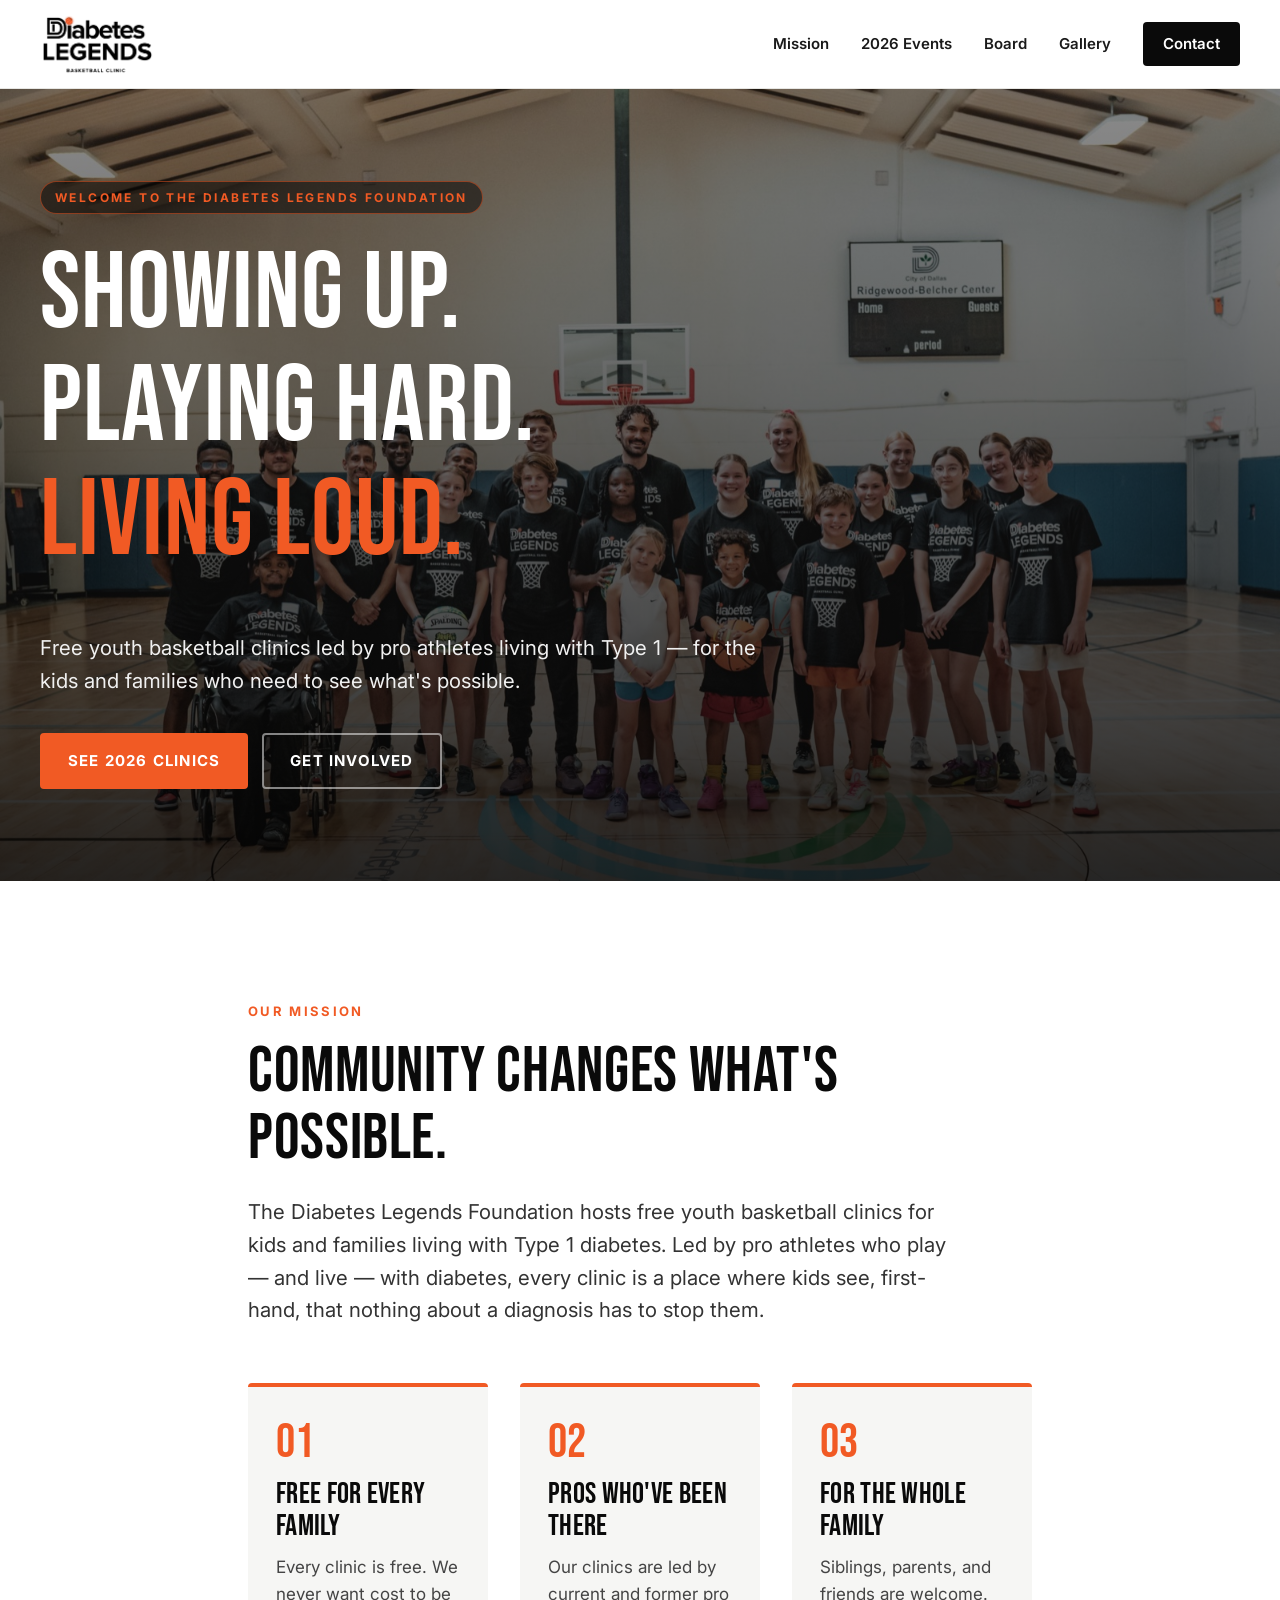
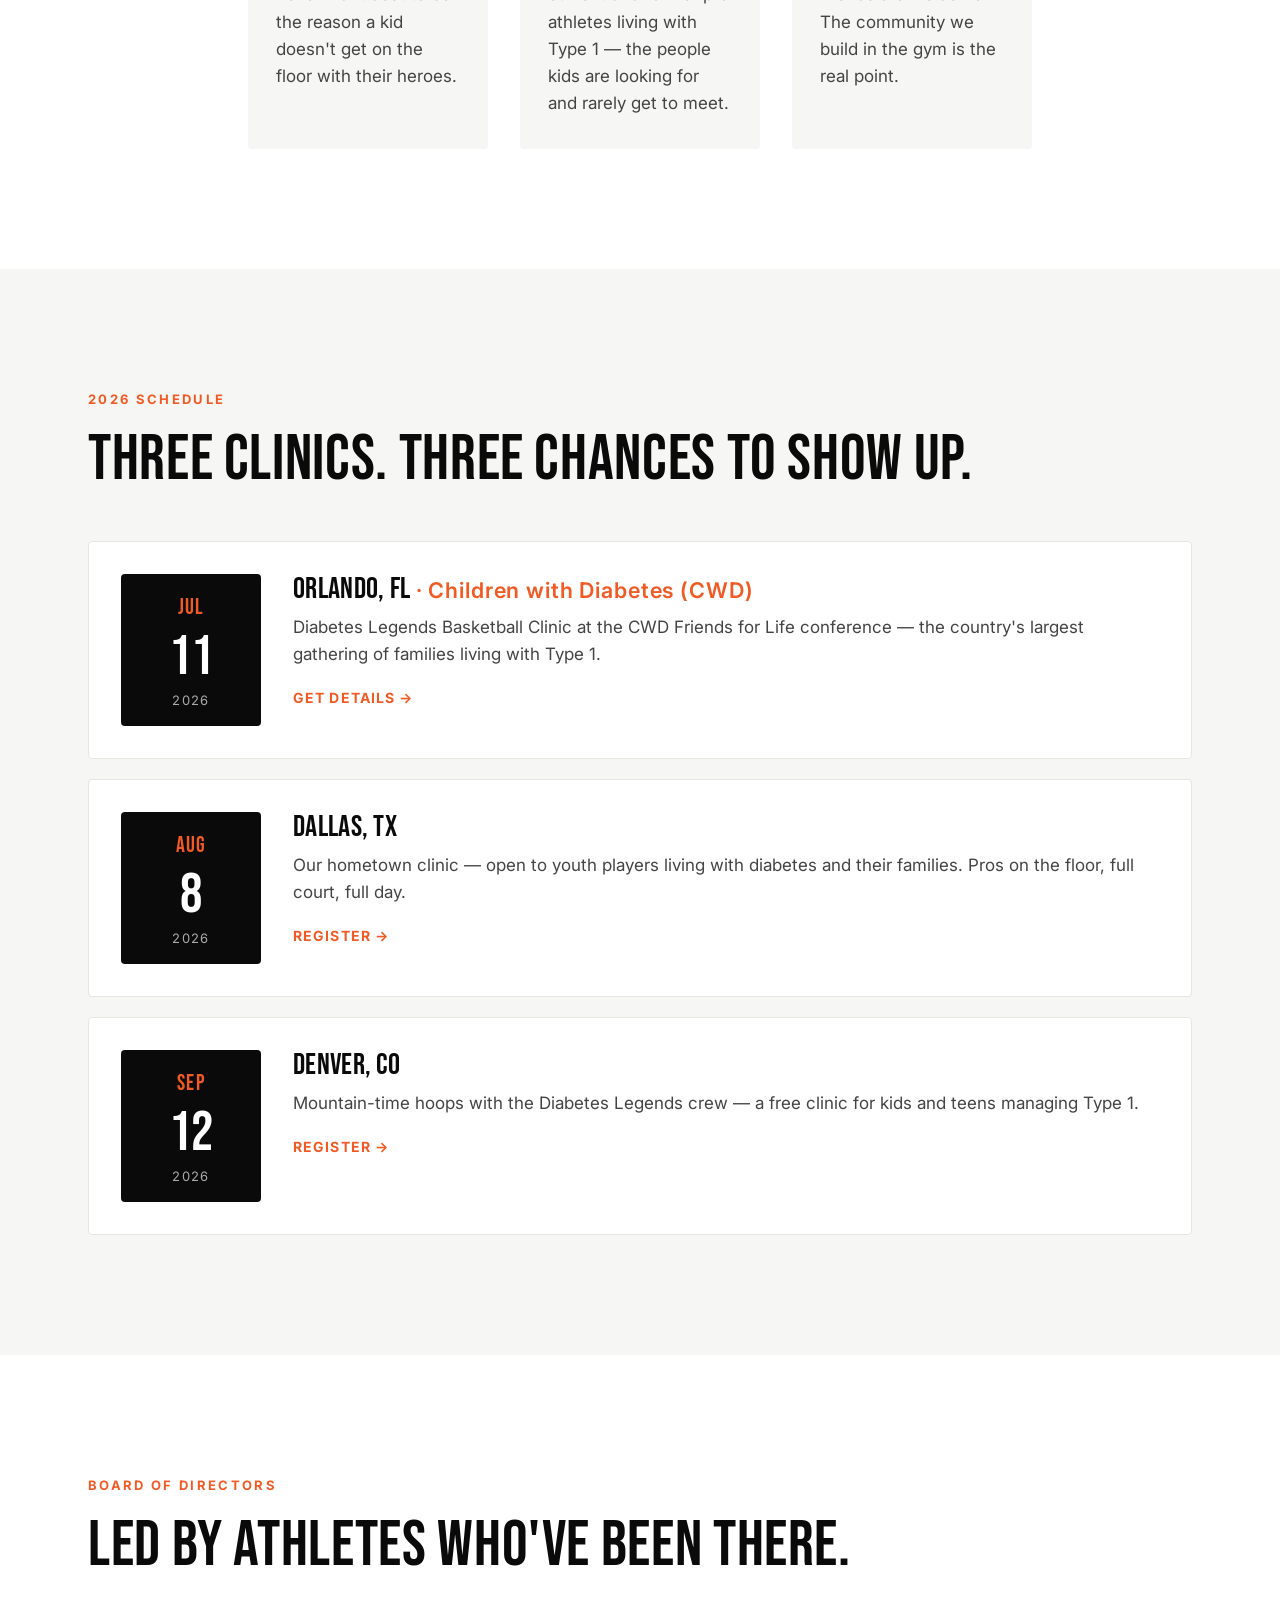
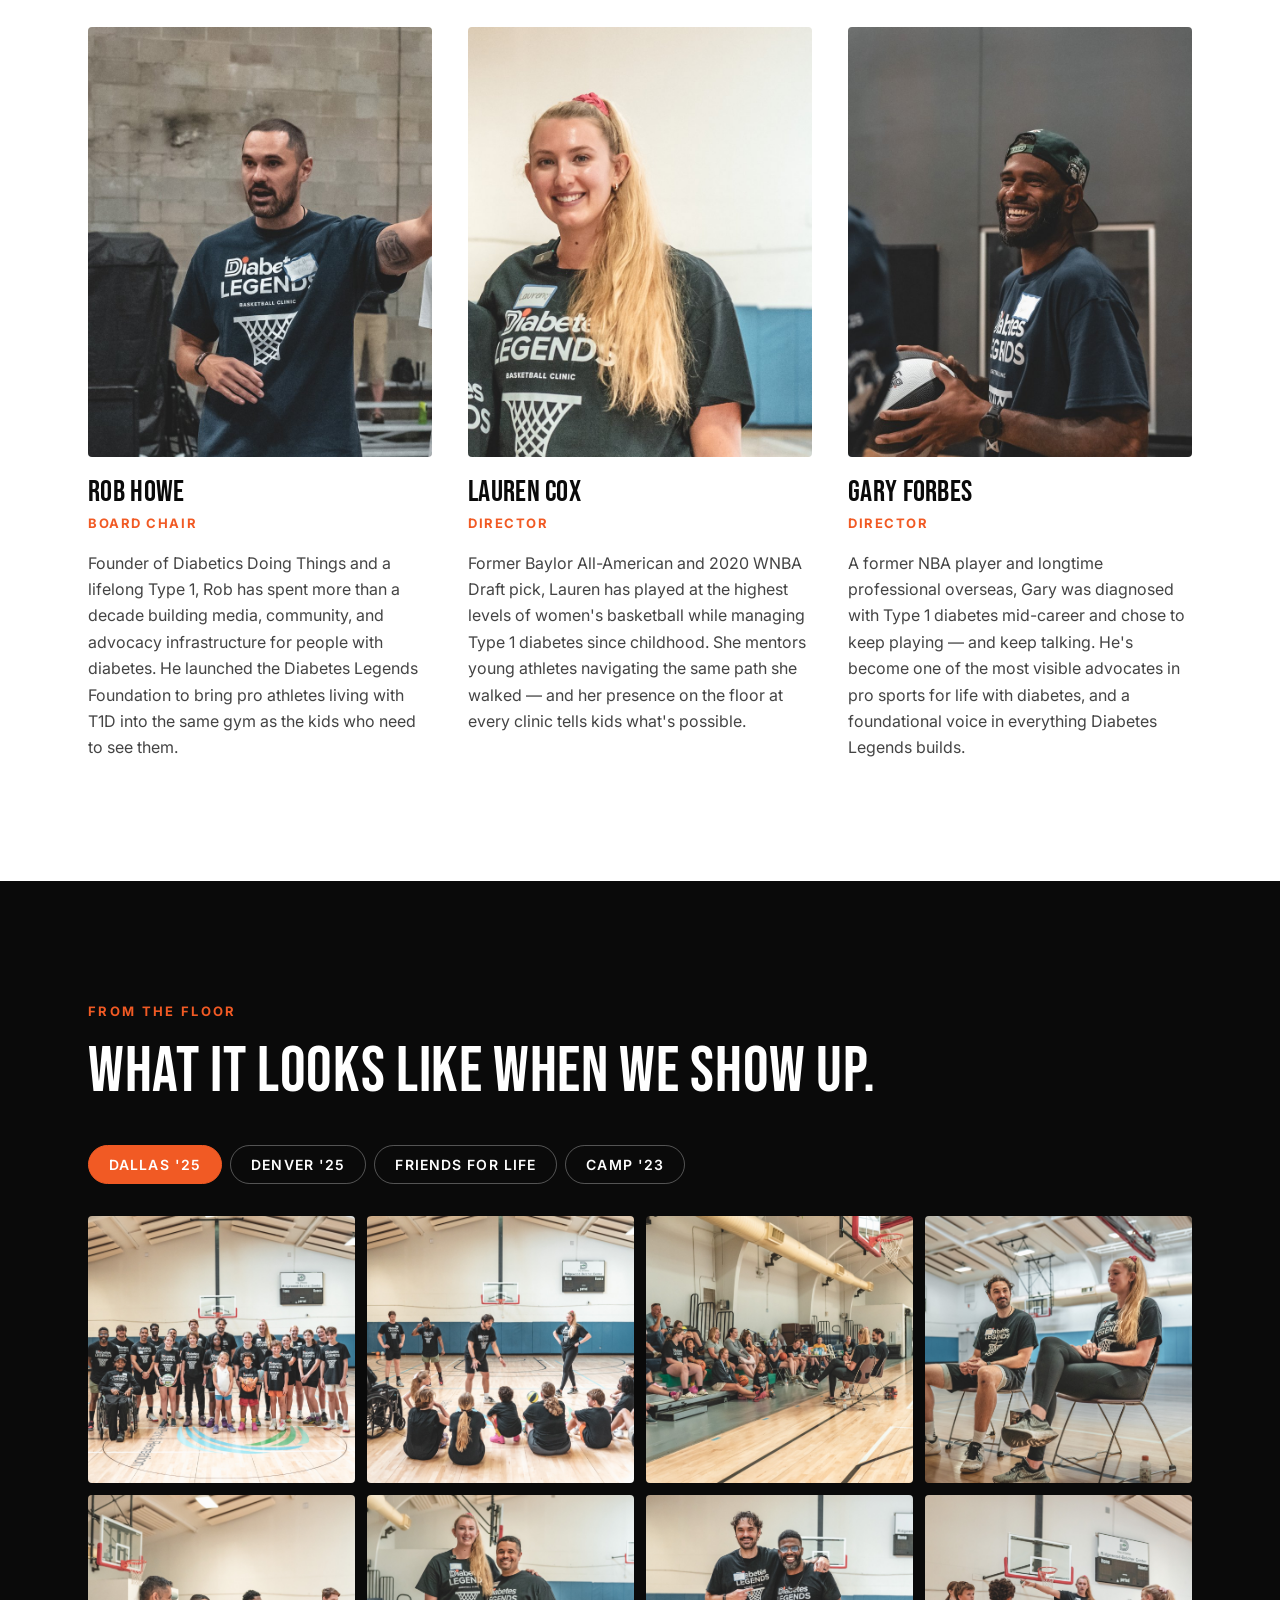
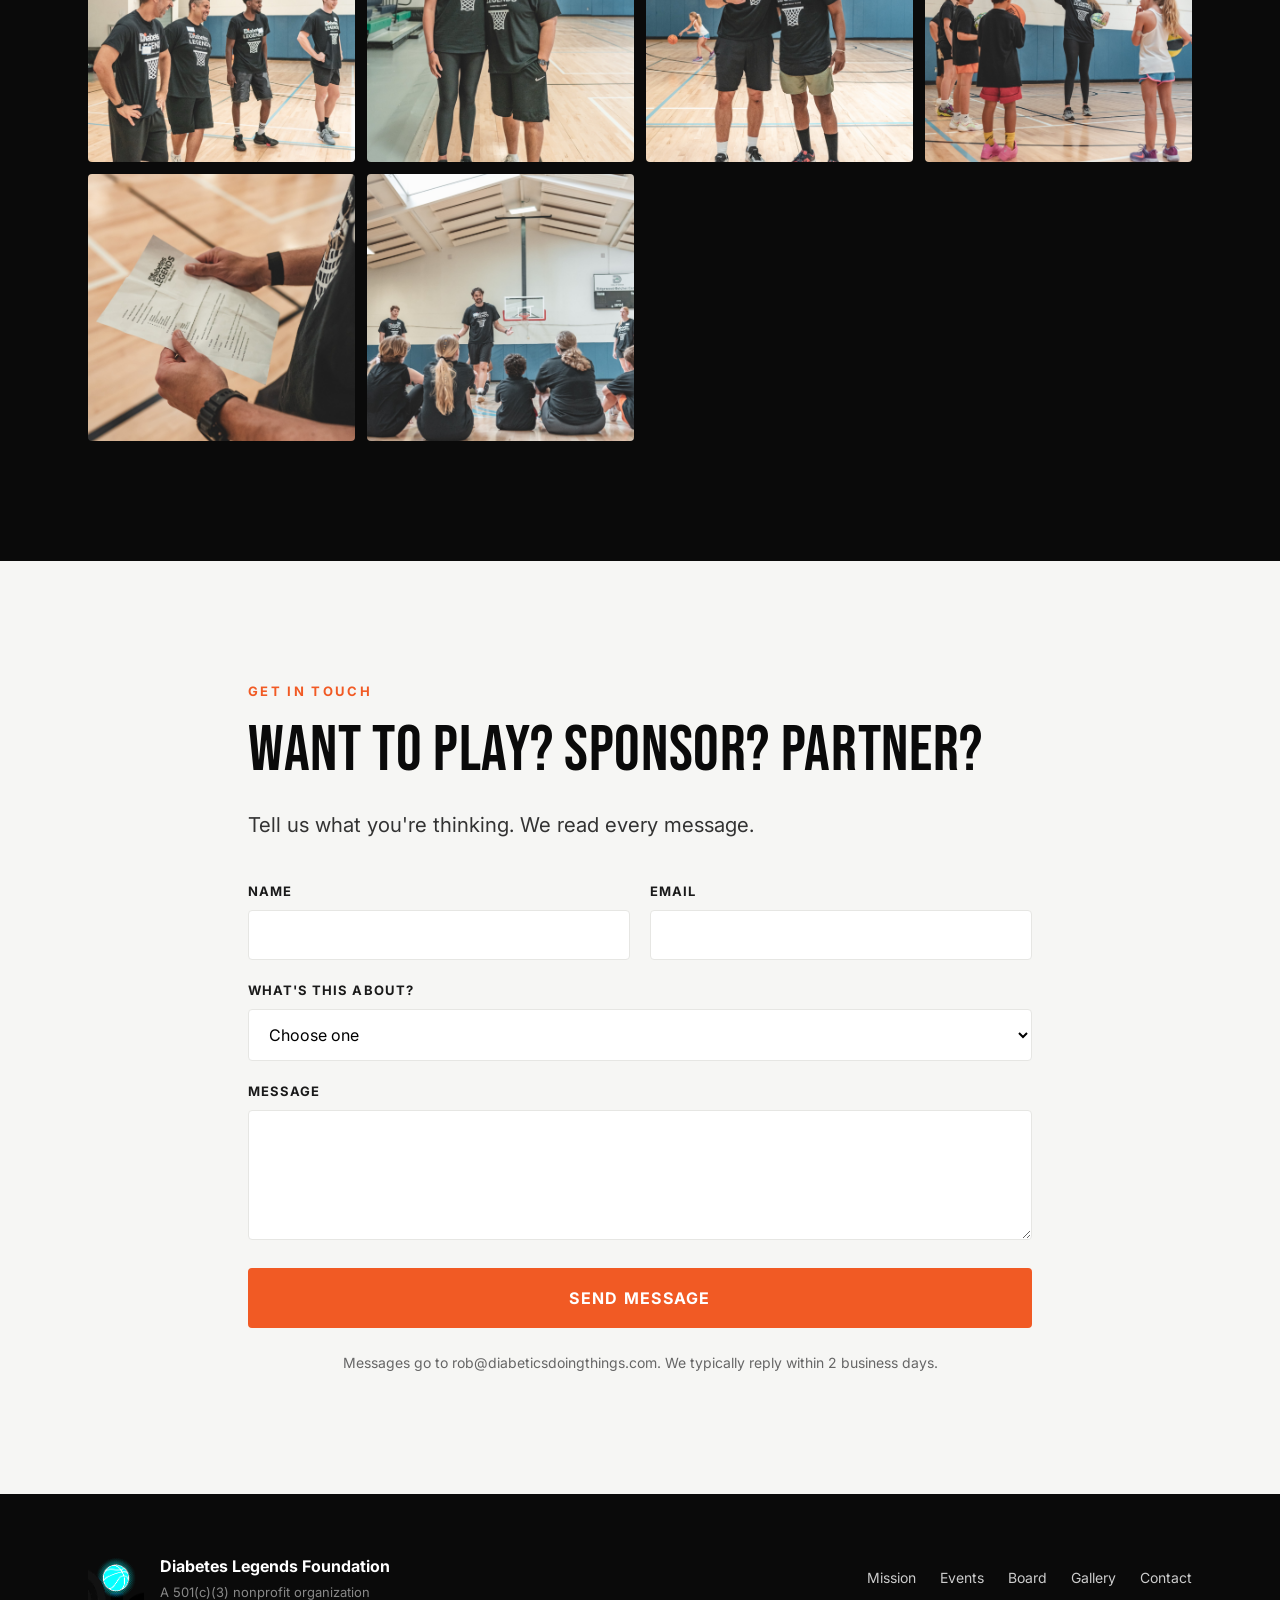
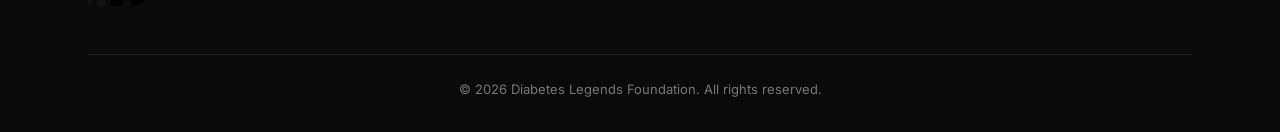
==== index.html @ a828a6f9 "Add Givebutter donation widget to contact section Co-Authored-By: Claude Opus 4.8 <noreply@anthropic" ====
<!DOCTYPE html>
<html lang="en">
<head>
<meta charset="UTF-8" />
<meta name="viewport" content="width=device-width, initial-scale=1.0" />
<title>Diabetes Legends Foundation — Free Youth Basketball Clinics</title>
<meta name="description" content="The Diabetes Legends Foundation hosts free youth basketball clinics for kids and families living with Type 1 diabetes — led by pro athletes who've been there." />
<meta name="theme-color" content="#0a0a0a" />

<meta property="og:title" content="Diabetes Legends Foundation" />
<meta property="og:description" content="Free youth basketball clinics for kids and families living with diabetes." />
<meta property="og:image" content="https://diabeteslegends.org/assets/logo/logo-full.png" />
<meta property="og:url" content="https://diabeteslegends.org" />
<meta property="og:type" content="website" />
<meta name="twitter:card" content="summary_large_image" />

<link rel="icon" type="image/png" href="assets/logo/logo-mark.png" />
<link rel="apple-touch-icon" href="assets/logo/logo-mark.png" />

<link rel="preconnect" href="https://fonts.googleapis.com">
<link rel="preconnect" href="https://fonts.gstatic.com" crossorigin>
<link href="https://fonts.googleapis.com/css2?family=Bebas+Neue&family=Inter:wght@400;500;600;700;800&display=swap" rel="stylesheet">

<link rel="stylesheet" href="styles.css" />

<!-- Givebutter donation widgets -->
<script async src="https://widgets.givebutter.com/latest.umd.cjs?acct=4t9QX9iqP1TW67EY&p=other"></script>
</head>
<body>

<header class="site-header" id="top">
  <div class="container header-row">
    <a href="#top" class="logo-link" aria-label="Diabetes Legends Foundation home">
      <img src="assets/logo/logo-full.png" alt="Diabetes Legends Basketball Clinic" class="logo" />
    </a>
    <button class="nav-toggle" aria-label="Toggle navigation" aria-expanded="false">
      <span></span><span></span><span></span>
    </button>
    <nav class="primary-nav" aria-label="Primary">
      <a href="#mission">Mission</a>
      <a href="#events">2026 Events</a>
      <a href="#board">Board</a>
      <a href="#gallery">Gallery</a>
      <a href="#contact" class="nav-cta">Contact</a>
    </nav>
  </div>
</header>

<section class="hero">
  <div class="hero-image" role="img" aria-label="Diabetes Legends team and youth athletes at a basketball clinic"></div>
  <div class="hero-overlay"></div>
  <div class="container hero-content">
    <p class="hero-eyebrow">Welcome to the Diabetes Legends Foundation</p>
    <h1 class="hero-title">Showing Up.<br/>Playing Hard.<br/><span class="accent">Living Loud.</span></h1>
    <p class="hero-sub">Free youth basketball clinics led by pro athletes living with Type 1 — for the kids and families who need to see what's possible.</p>
    <div class="hero-actions">
      <a href="#events" class="btn btn-primary">See 2026 Clinics</a>
      <a href="#contact" class="btn btn-ghost">Get Involved</a>
    </div>
  </div>
</section>

<section id="mission" class="section section-mission">
  <div class="container narrow">
    <p class="eyebrow">Our Mission</p>
    <h2 class="section-title">Community changes what's possible.</h2>
    <p class="lead">
      The Diabetes Legends Foundation hosts free youth basketball clinics for kids and families living with Type 1 diabetes. Led by pro athletes who play — and live — with diabetes, every clinic is a place where kids see, first-hand, that nothing about a diagnosis has to stop them.
    </p>
    <div class="pillar-grid">
      <div class="pillar">
        <div class="pillar-num">01</div>
        <h3>Free for Every Family</h3>
        <p>Every clinic is free. We never want cost to be the reason a kid doesn't get on the floor with their heroes.</p>
      </div>
      <div class="pillar">
        <div class="pillar-num">02</div>
        <h3>Pros Who've Been There</h3>
        <p>Our clinics are led by current and former pro athletes living with Type 1 — the people kids are looking for and rarely get to meet.</p>
      </div>
      <div class="pillar">
        <div class="pillar-num">03</div>
        <h3>For the Whole Family</h3>
        <p>Siblings, parents, and friends are welcome. The community we build in the gym is the real point.</p>
      </div>
    </div>
  </div>
</section>

<section id="events" class="section section-events">
  <div class="container">
    <p class="eyebrow">2026 Schedule</p>
    <h2 class="section-title">Three clinics. Three chances to show up.</h2>

    <div class="event-list">
      <article class="event-card">
        <div class="event-date">
          <div class="event-month">Jul</div>
          <div class="event-day">11</div>
          <div class="event-year">2026</div>
        </div>
        <div class="event-body">
          <h3>Orlando, FL <span class="event-partner">· Children with Diabetes (CWD)</span></h3>
          <p>Diabetes Legends Basketball Clinic at the CWD Friends for Life conference — the country's largest gathering of families living with Type 1.</p>
          <a href="#contact" class="event-link">Get details →</a>
        </div>
      </article>

      <article class="event-card">
        <div class="event-date">
          <div class="event-month">Aug</div>
          <div class="event-day">8</div>
          <div class="event-year">2026</div>
        </div>
        <div class="event-body">
          <h3>Dallas, TX</h3>
          <p>Our hometown clinic — open to youth players living with diabetes and their families. Pros on the floor, full court, full day.</p>
          <a href="https://brushfire.com/diabeteslegendsfoundation/dfw-2026/635375/details" class="event-link" target="_blank" rel="noopener">Register →</a>
        </div>
      </article>

      <article class="event-card">
        <div class="event-date">
          <div class="event-month">Sep</div>
          <div class="event-day">12</div>
          <div class="event-year">2026</div>
        </div>
        <div class="event-body">
          <h3>Denver, CO</h3>
          <p>Mountain-time hoops with the Diabetes Legends crew — a free clinic for kids and teens managing Type 1.</p>
          <a href="https://brushfire.com/diabeteslegendsfoundation/denver-2026/635376" class="event-link" target="_blank" rel="noopener">Register →</a>
        </div>
      </article>

    </div>
  </div>
</section>

<section id="board" class="section section-board">
  <div class="container">
    <p class="eyebrow">Board of Directors</p>
    <h2 class="section-title">Led by athletes who've been there.</h2>

    <div class="board-grid">
      <article class="board-card">
        <div class="board-portrait has-photo" style="--photo: url('assets/board/rob.jpg')"></div>
        <div class="board-info">
          <h3>Rob Howe</h3>
          <p class="board-role">Board Chair</p>
          <p class="board-bio">
            Founder of Diabetics Doing Things and a lifelong Type 1, Rob has spent more than a decade building media, community, and advocacy infrastructure for people with diabetes. He launched the Diabetes Legends Foundation to bring pro athletes living with T1D into the same gym as the kids who need to see them.
          </p>
        </div>
      </article>

      <article class="board-card">
        <div class="board-portrait has-photo" style="--photo: url('assets/board/lauren.jpg')"></div>
        <div class="board-info">
          <h3>Lauren Cox</h3>
          <p class="board-role">Director</p>
          <p class="board-bio">
            Former Baylor All-American and 2020 WNBA Draft pick, Lauren has played at the highest levels of women's basketball while managing Type 1 diabetes since childhood. She mentors young athletes navigating the same path she walked — and her presence on the floor at every clinic tells kids what's possible.
          </p>
        </div>
      </article>

      <article class="board-card">
        <div class="board-portrait has-photo" style="--photo: url('assets/board/gary.jpg')"></div>
        <div class="board-info">
          <h3>Gary Forbes</h3>
          <p class="board-role">Director</p>
          <p class="board-bio">
            A former NBA player and longtime professional overseas, Gary was diagnosed with Type 1 diabetes mid-career and chose to keep playing — and keep talking. He's become one of the most visible advocates in pro sports for life with diabetes, and a foundational voice in everything Diabetes Legends builds.
          </p>
        </div>
      </article>
    </div>
  </div>
</section>

<section id="gallery" class="section section-gallery">
  <div class="container">
    <p class="eyebrow">From the Floor</p>
    <h2 class="section-title">What it looks like when we show up.</h2>

    <div class="gallery-tabs" role="tablist">
      <button class="gallery-tab active" data-tab="dallas" role="tab" aria-selected="true">Dallas '25</button>
      <button class="gallery-tab" data-tab="denver" role="tab" aria-selected="false">Denver '25</button>
      <button class="gallery-tab" data-tab="ffl" role="tab" aria-selected="false">Friends for Life</button>
      <button class="gallery-tab" data-tab="camp23" role="tab" aria-selected="false">Camp '23</button>
    </div>

    <div class="gallery-grid" id="gallery-grid">
      <!-- populated by JS -->
    </div>
  </div>
</section>

<section id="contact" class="section section-contact">
  <div class="container narrow">
    <p class="eyebrow">Get in Touch</p>
    <h2 class="section-title">Want to play? Sponsor? Partner?</h2>
    <p class="lead">Tell us what you're thinking. We read every message.</p>

    <div class="donate-widget">
      <givebutter-widget id="gMYq5l"></givebutter-widget>
    </div>

    <form action="https://api.web3forms.com/submit" method="POST" class="contact-form" id="contact-form">
      <!-- Web3Forms: paste your access key below. Get it free at web3forms.com using rob@diabeticsdoingthings.com -->
      <input type="hidden" name="access_key" value="a4f38d9b-bbe8-453f-81b1-1bf4e2c5899f" />
      <input type="hidden" name="subject" value="New message from diabeteslegends.org" />
      <input type="hidden" name="from_name" value="Diabetes Legends Website" />
      <div class="form-row">
        <label>
          <span>Name</span>
          <input type="text" name="name" required autocomplete="name" />
        </label>
        <label>
          <span>Email</span>
          <input type="email" name="email" required autocomplete="email" />
        </label>
      </div>
      <label>
        <span>What's this about?</span>
        <select name="topic" required>
          <option value="">Choose one</option>
          <option>Registering a child for a clinic</option>
          <option>Sponsorship / partnership</option>
          <option>Pickleball tournament</option>
          <option>Press / media inquiry</option>
          <option>Volunteering</option>
          <option>Other</option>
        </select>
      </label>
      <label>
        <span>Message</span>
        <textarea name="message" rows="5" required></textarea>
      </label>
      <input type="checkbox" name="botcheck" style="display:none" tabindex="-1" autocomplete="off" />
      <button type="submit" class="btn btn-primary btn-block">Send Message</button>
      <p class="form-note">Messages go to rob@diabeticsdoingthings.com. We typically reply within 2 business days.</p>
    </form>
  </div>
</section>

<footer class="site-footer">
  <div class="container footer-row">
    <div class="footer-brand">
      <img src="assets/logo/logo-mark.png" alt="" class="footer-mark" />
      <div>
        <p class="footer-name">Diabetes Legends Foundation</p>
        <p class="footer-meta">A 501(c)(3) nonprofit organization</p>
      </div>
    </div>
    <nav class="footer-nav" aria-label="Footer">
      <a href="#mission">Mission</a>
      <a href="#events">Events</a>
      <a href="#board">Board</a>
      <a href="#gallery">Gallery</a>
      <a href="#contact">Contact</a>
    </nav>
    <p class="footer-copy">© <span id="year"></span> Diabetes Legends Foundation. All rights reserved.</p>
  </div>
</footer>

<script src="script.js" defer></script>
</body>
</html>
---- styles.css ----
/* === Reset & Base === */
*, *::before, *::after { box-sizing: border-box; }
html { scroll-behavior: smooth; -webkit-text-size-adjust: 100%; }
body {
  margin: 0;
  font-family: 'Inter', -apple-system, BlinkMacSystemFont, sans-serif;
  font-size: 17px;
  line-height: 1.6;
  color: #0a0a0a;
  background: #fff;
  -webkit-font-smoothing: antialiased;
  -moz-osx-font-smoothing: grayscale;
}
img { max-width: 100%; display: block; }
a { color: inherit; text-decoration: none; }
button { font-family: inherit; cursor: pointer; }

/* === Tokens === */
:root {
  --black: #0a0a0a;
  --ink: #1a1a1a;
  --paper: #ffffff;
  --paper-2: #f6f6f4;
  --line: #e6e6e3;
  --orange: #f15a24;
  --orange-deep: #d94714;
  --max: 1200px;
  --gutter: clamp(20px, 4vw, 48px);
  --radius: 4px;
}

.container { width: 100%; max-width: var(--max); margin: 0 auto; padding: 0 var(--gutter); }
.narrow { max-width: 880px; }

/* === Typography === */
h1, h2, h3 { font-family: 'Bebas Neue', 'Inter', sans-serif; font-weight: 400; letter-spacing: 0.01em; line-height: 1.05; margin: 0 0 .5em; }
h1 { font-size: clamp(48px, 9vw, 108px); }
h2 { font-size: clamp(36px, 6vw, 64px); }
h3 { font-size: clamp(22px, 2.4vw, 30px); }
.eyebrow { text-transform: uppercase; letter-spacing: 0.18em; font-size: 13px; font-weight: 700; color: var(--orange); margin: 0 0 16px; }
.section-title { margin-bottom: 24px; }
.lead { font-size: clamp(18px, 1.6vw, 22px); color: #333; max-width: 720px; }
.accent { color: var(--orange); }

/* === Header === */
.site-header {
  position: sticky; top: 0; z-index: 100;
  background: rgba(255, 255, 255, 0.95);
  backdrop-filter: saturate(180%) blur(10px);
  -webkit-backdrop-filter: saturate(180%) blur(10px);
  border-bottom: 1px solid var(--line);
}
.header-row { display: flex; align-items: center; justify-content: space-between; min-height: 88px; padding: 12px 0; }
.logo-link { display: inline-flex; align-items: center; }
.logo { height: 64px; width: auto; display: block; }
@media (max-width: 720px) {
  .logo { height: 52px; }
  .header-row { min-height: 76px; }
}

.primary-nav { display: flex; gap: 32px; align-items: center; }
.primary-nav a {
  font-weight: 600; font-size: 15px;
  color: var(--ink);
  position: relative;
  padding: 8px 0;
  transition: color .15s ease;
}
.primary-nav a:hover { color: var(--orange); }
.primary-nav a.nav-cta {
  background: var(--black); color: #fff;
  padding: 10px 20px; border-radius: var(--radius);
  transition: background .15s ease;
}
.primary-nav a.nav-cta:hover { background: var(--orange); color: #fff; }

.nav-toggle { display: none; background: none; border: 0; padding: 8px; }
.nav-toggle span { display: block; width: 24px; height: 2px; background: var(--black); margin: 5px 0; transition: all .25s ease; }

/* === Hero === */
.hero {
  position: relative;
  min-height: clamp(560px, 88vh, 800px);
  display: flex; align-items: center;
  overflow: hidden;
  color: #fff;
}
.hero-image {
  position: absolute; inset: 0;
  background-image: url('assets/photos/dallas/dallas-1.jpg');
  background-size: cover; background-position: center 30%;
  z-index: 0;
}
.hero-overlay {
  position: absolute; inset: 0;
  background: linear-gradient(180deg, rgba(0,0,0,.45) 0%, rgba(0,0,0,.7) 70%, rgba(0,0,0,.85) 100%);
  z-index: 1;
}
.hero-content { position: relative; z-index: 2; padding: 80px 0; }
.hero-eyebrow {
  display: inline-block;
  text-transform: uppercase; letter-spacing: 0.2em; font-size: 12px; font-weight: 700;
  color: var(--orange);
  background: rgba(0,0,0,0.5);
  border: 1px solid rgba(241, 90, 36, 0.5);
  padding: 6px 14px; border-radius: 999px;
  margin: 0 0 24px;
}
.hero-title { color: #fff; max-width: 16ch; }
.hero-sub { font-size: clamp(17px, 1.6vw, 21px); max-width: 56ch; color: #f0f0f0; margin: 16px 0 36px; }
.hero-actions { display: flex; flex-wrap: wrap; gap: 14px; }

/* === Buttons === */
.btn {
  display: inline-flex; align-items: center; justify-content: center;
  padding: 14px 26px;
  border-radius: var(--radius);
  font-weight: 700; font-size: 15px;
  text-transform: uppercase; letter-spacing: 0.08em;
  transition: all .15s ease;
  border: 2px solid transparent;
  cursor: pointer;
}
.btn-primary { background: var(--orange); color: #fff; border-color: var(--orange); }
.btn-primary:hover { background: var(--orange-deep); border-color: var(--orange-deep); }
.btn-ghost { background: transparent; color: #fff; border-color: rgba(255,255,255,0.5); }
.btn-ghost:hover { background: #fff; color: var(--black); border-color: #fff; }
.btn-block { width: 100%; padding: 18px; font-size: 16px; }

/* === Sections === */
.section { padding: clamp(72px, 10vw, 120px) 0; }
.section-mission { background: var(--paper); }
.section-events { background: var(--paper-2); }
.section-board { background: var(--paper); }
.section-gallery { background: var(--black); color: #fff; }
.section-gallery .eyebrow { color: var(--orange); }
.section-gallery .section-title { color: #fff; }
.section-contact { background: var(--paper-2); }

/* === Mission Pillars === */
.pillar-grid {
  display: grid;
  grid-template-columns: repeat(3, 1fr);
  gap: 32px;
  margin-top: 56px;
}
.pillar {
  padding: 32px 28px;
  background: var(--paper-2);
  border-radius: var(--radius);
  border-top: 4px solid var(--orange);
}
.pillar-num {
  font-family: 'Bebas Neue', sans-serif;
  font-size: 48px;
  color: var(--orange);
  line-height: 1;
  margin-bottom: 12px;
}
.pillar h3 { margin-bottom: 12px; }
.pillar p { margin: 0; color: #444; }

/* === Events === */
.event-list { display: grid; gap: 20px; margin-top: 48px; }
.event-card {
  display: grid;
  grid-template-columns: 140px 1fr;
  gap: 32px;
  padding: 32px;
  background: #fff;
  border: 1px solid var(--line);
  border-radius: var(--radius);
  transition: transform .15s ease, box-shadow .15s ease, border-color .15s ease;
}
.event-card:hover {
  transform: translateY(-2px);
  box-shadow: 0 12px 32px rgba(0,0,0,0.06);
  border-color: var(--orange);
}
.event-date {
  text-align: center;
  padding: 16px;
  background: var(--black);
  color: #fff;
  border-radius: var(--radius);
  align-self: start;
}
.event-month { font-family: 'Bebas Neue', sans-serif; font-size: 22px; letter-spacing: 0.06em; color: var(--orange); }
.event-day { font-family: 'Bebas Neue', sans-serif; font-size: 56px; line-height: 1; margin: 4px 0; }
.event-year { font-size: 13px; letter-spacing: 0.1em; color: #aaa; }
.event-body h3 { margin-bottom: 8px; }
.event-partner { color: var(--orange); font-size: 0.72em; font-family: 'Inter', sans-serif; font-weight: 600; letter-spacing: 0.04em; }
.event-body p { margin: 0 0 16px; color: #444; }
.event-link {
  font-weight: 700; font-size: 14px;
  text-transform: uppercase; letter-spacing: 0.08em;
  color: var(--orange);
}
.event-link:hover { color: var(--orange-deep); }

/* === Board === */
.board-grid {
  display: grid;
  grid-template-columns: repeat(3, 1fr);
  gap: 36px;
  margin-top: 48px;
}
.board-card { display: flex; flex-direction: column; }
.board-portrait {
  width: 100%;
  aspect-ratio: 4 / 5;
  background:
    radial-gradient(circle at 70% 25%, rgba(241, 90, 36, 0.18) 0%, transparent 55%),
    linear-gradient(135deg, #0a0a0a 0%, #1a1a1a 100%);
  border-radius: var(--radius);
  margin-bottom: 20px;
  display: flex; align-items: center; justify-content: center;
  position: relative;
  overflow: hidden;
}
.board-portrait::before {
  content: ''; position: absolute;
  top: -20%; right: -10%;
  width: 70%; aspect-ratio: 1;
  border: 2px solid rgba(241, 90, 36, 0.25);
  border-radius: 50%;
}
.board-portrait::after {
  content: ''; position: absolute;
  bottom: -25%; left: -15%;
  width: 80%; aspect-ratio: 1;
  border: 1px solid rgba(255,255,255,0.06);
  border-radius: 50%;
}
.board-initial {
  font-family: 'Bebas Neue', sans-serif;
  font-size: clamp(72px, 8vw, 112px);
  color: #fff;
  letter-spacing: 0.04em;
  position: relative;
  z-index: 1;
}
.board-portrait.has-photo {
  background: var(--photo) center 25% / cover no-repeat, #1a1a1a;
}
.board-portrait.has-photo .board-initial { display: none; }
.board-portrait.has-photo::before, .board-portrait.has-photo::after { display: none; }
.board-info h3 { margin-bottom: 4px; }
.board-role {
  text-transform: uppercase; letter-spacing: 0.12em; font-size: 13px; font-weight: 700;
  color: var(--orange);
  margin: 0 0 16px;
}
.board-bio { color: #444; margin: 0; font-size: 16px; line-height: 1.65; }

/* === Gallery === */
.gallery-tabs {
  display: flex; flex-wrap: wrap; gap: 8px;
  margin: 40px 0 32px;
}
.gallery-tab {
  background: transparent;
  color: #fff;
  border: 1px solid rgba(255,255,255,0.3);
  padding: 10px 20px;
  font-weight: 600; font-size: 14px;
  text-transform: uppercase; letter-spacing: 0.08em;
  border-radius: 999px;
  transition: all .15s ease;
}
.gallery-tab:hover { border-color: var(--orange); color: var(--orange); }
.gallery-tab.active { background: var(--orange); border-color: var(--orange); color: #fff; }

.gallery-grid {
  display: grid;
  grid-template-columns: repeat(4, 1fr);
  gap: 12px;
}
.gallery-grid img {
  width: 100%; height: 100%; object-fit: cover;
  aspect-ratio: 1 / 1;
  border-radius: var(--radius);
  transition: transform .3s ease, opacity .2s ease;
  cursor: pointer;
  background: #1a1a1a;
}
.gallery-grid img:hover { transform: scale(1.02); }

/* Lightbox */
.lightbox {
  position: fixed; inset: 0;
  background: rgba(0,0,0,0.95);
  display: none;
  align-items: center; justify-content: center;
  z-index: 1000;
  padding: 24px;
}
.lightbox.open { display: flex; }
.lightbox img { max-width: 100%; max-height: 90vh; object-fit: contain; }
.lightbox-close {
  position: absolute; top: 20px; right: 24px;
  background: none; border: 0; color: #fff;
  font-size: 36px; line-height: 1;
}

/* === Contact === */
.contact-form { margin-top: 40px; display: grid; gap: 20px; }
.form-row { display: grid; grid-template-columns: 1fr 1fr; gap: 20px; }
.contact-form label { display: block; }
.contact-form span {
  display: block;
  font-size: 13px; font-weight: 700; text-transform: uppercase; letter-spacing: 0.08em;
  color: var(--ink);
  margin-bottom: 8px;
}
.contact-form input,
.contact-form textarea,
.contact-form select {
  width: 100%;
  padding: 14px 16px;
  border: 1px solid var(--line);
  border-radius: var(--radius);
  font-family: inherit; font-size: 16px;
  background: #fff;
  transition: border-color .15s ease;
}
.contact-form input:focus,
.contact-form textarea:focus,
.contact-form select:focus {
  outline: none;
  border-color: var(--orange);
}
.contact-form textarea { resize: vertical; }
.form-note { font-size: 14px; color: #666; margin: 4px 0 0; text-align: center; }
.form-note.form-error { color: #c0392b; font-weight: 600; }
.form-success-panel { text-align: center; padding: 32px 8px; }
.form-success-panel h3 { font-size: 24px; margin: 0 0 8px; color: var(--orange); }
.form-success-panel p { color: #555; margin: 0; }
.donate-widget { margin: 24px 0 40px; }

/* === Footer === */
.site-footer {
  background: var(--black);
  color: #ccc;
  padding: 56px 0 32px;
}
.footer-row {
  display: grid;
  grid-template-columns: 1fr auto;
  gap: 32px;
  align-items: center;
}
.footer-brand { display: flex; align-items: center; gap: 16px; }
.footer-mark { height: 56px; width: auto; filter: invert(1) brightness(2); }
.footer-name { font-weight: 700; color: #fff; margin: 0 0 2px; font-size: 16px; }
.footer-meta { font-size: 13px; color: #888; margin: 0; }
.footer-nav { display: flex; flex-wrap: wrap; gap: 24px; }
.footer-nav a { font-size: 14px; color: #ccc; transition: color .15s ease; }
.footer-nav a:hover { color: var(--orange); }
.footer-copy {
  grid-column: 1 / -1;
  border-top: 1px solid #222;
  padding-top: 24px;
  margin: 16px 0 0;
  font-size: 13px;
  color: #777;
  text-align: center;
}

/* === Responsive === */
@media (max-width: 900px) {
  .pillar-grid, .board-grid { grid-template-columns: 1fr; gap: 24px; }
  .gallery-grid { grid-template-columns: repeat(3, 1fr); }
  .event-card { grid-template-columns: 100px 1fr; gap: 20px; padding: 20px; }
  .event-day { font-size: 42px; }
  .form-row { grid-template-columns: 1fr; }
  .footer-row { grid-template-columns: 1fr; text-align: center; }
  .footer-brand { justify-content: center; }
  .footer-nav { justify-content: center; }
}

@media (max-width: 720px) {
  .primary-nav {
    position: absolute;
    top: 100%; left: 0; right: 0;
    background: #fff;
    flex-direction: column;
    gap: 0;
    padding: 16px var(--gutter);
    border-bottom: 1px solid var(--line);
    transform: translateY(-200%);
    transition: transform .25s ease;
  }
  .primary-nav.open { transform: translateY(0); }
  .primary-nav a { padding: 14px 0; width: 100%; border-bottom: 1px solid var(--line); }
  .primary-nav a:last-child { border-bottom: 0; }
  .primary-nav a.nav-cta { text-align: center; margin-top: 8px; }
  .nav-toggle { display: block; }
  .nav-toggle[aria-expanded="true"] span:nth-child(1) { transform: translateY(7px) rotate(45deg); }
  .nav-toggle[aria-expanded="true"] span:nth-child(2) { opacity: 0; }
  .nav-toggle[aria-expanded="true"] span:nth-child(3) { transform: translateY(-7px) rotate(-45deg); }

  .gallery-grid { grid-template-columns: repeat(2, 1fr); }
  .hero { min-height: 600px; }
}

/* Reduced motion */
@media (prefers-reduced-motion: reduce) {
  *, *::before, *::after {
    animation-duration: 0.01ms !important;
    transition-duration: 0.01ms !important;
    scroll-behavior: auto !important;
  }
}
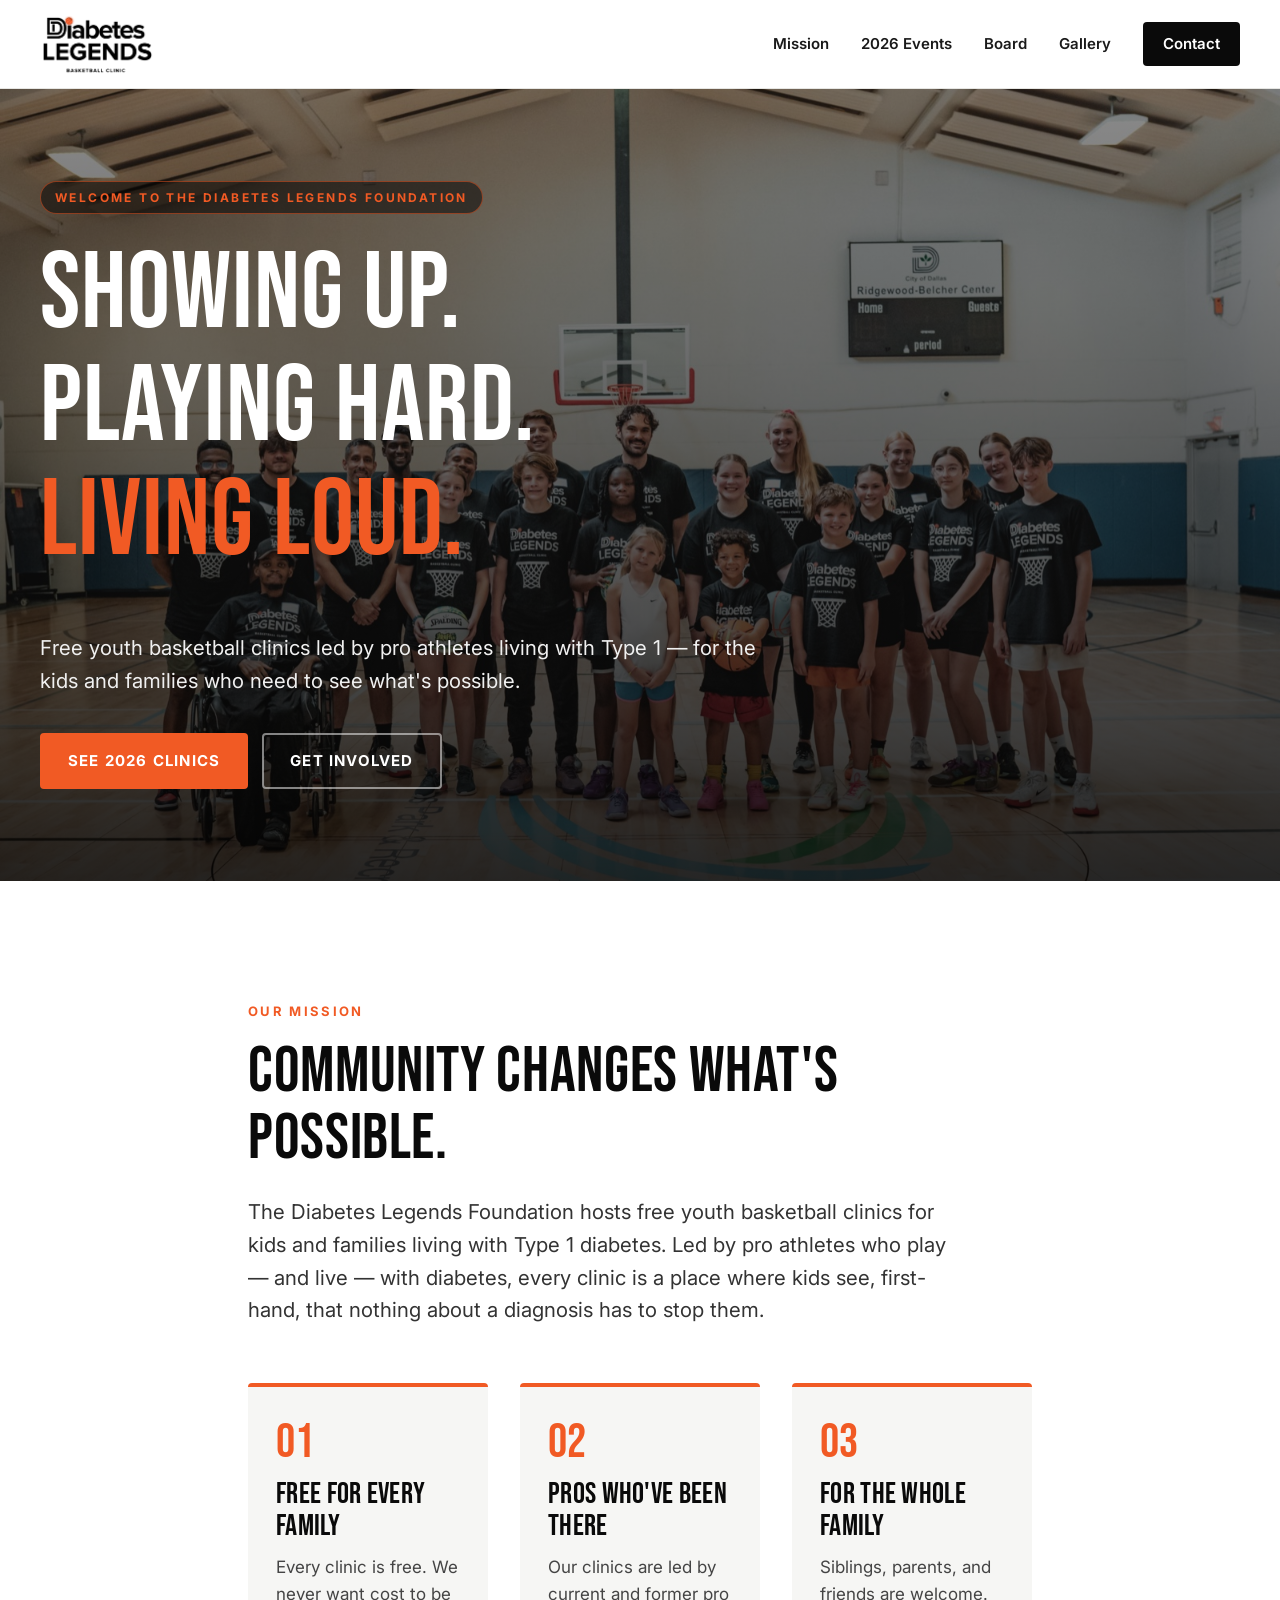
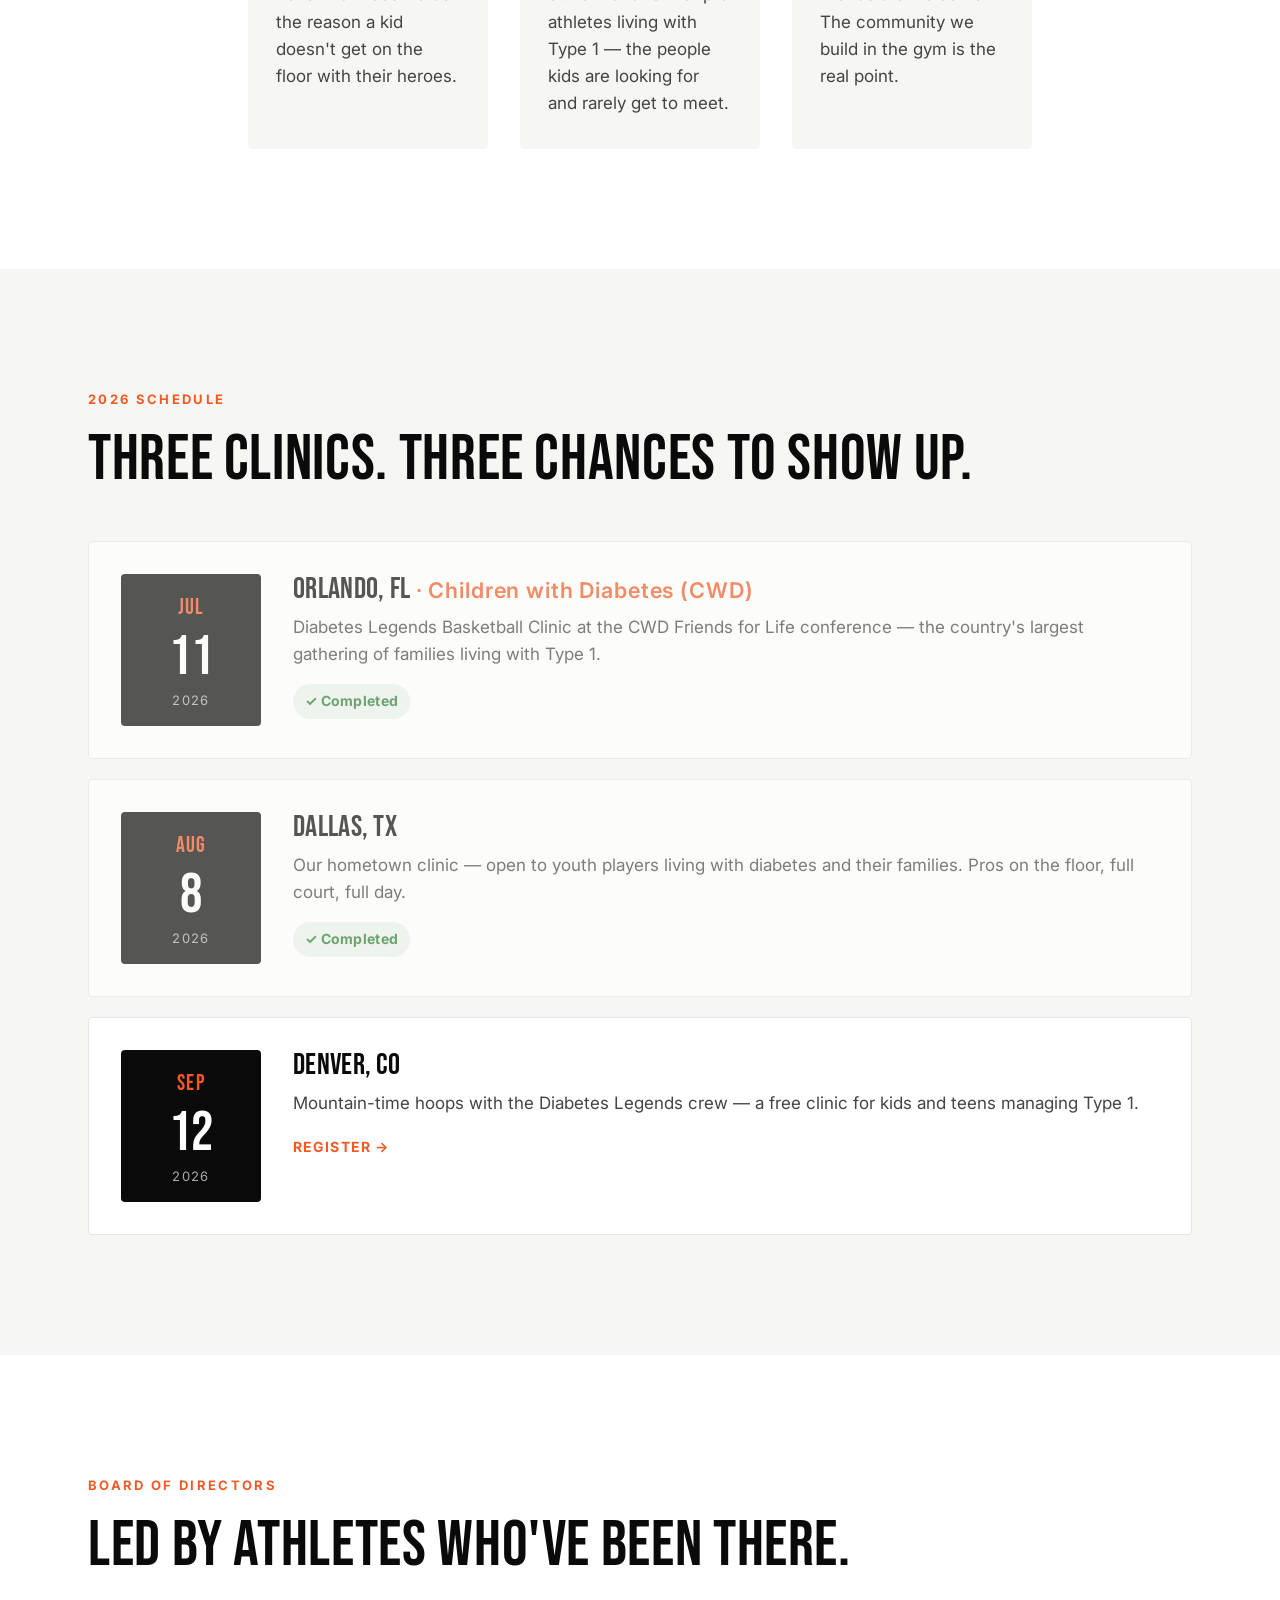
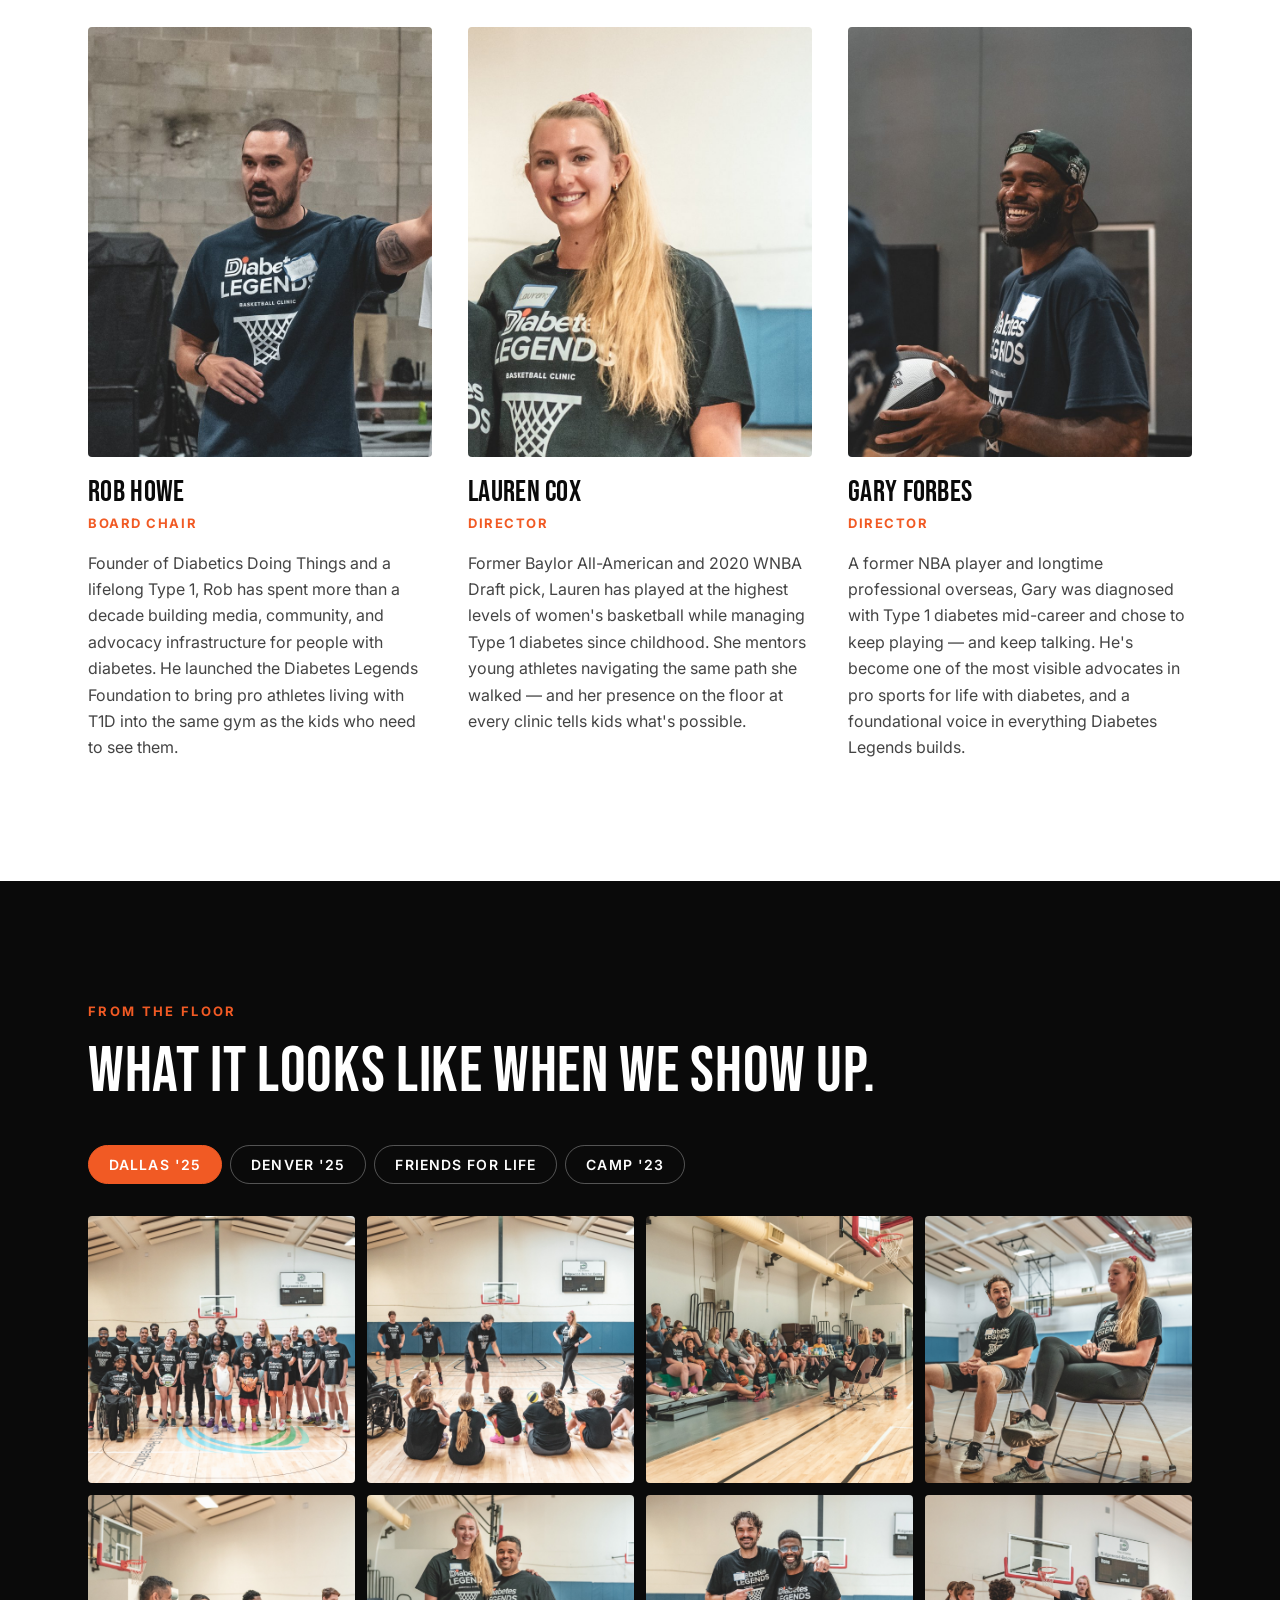
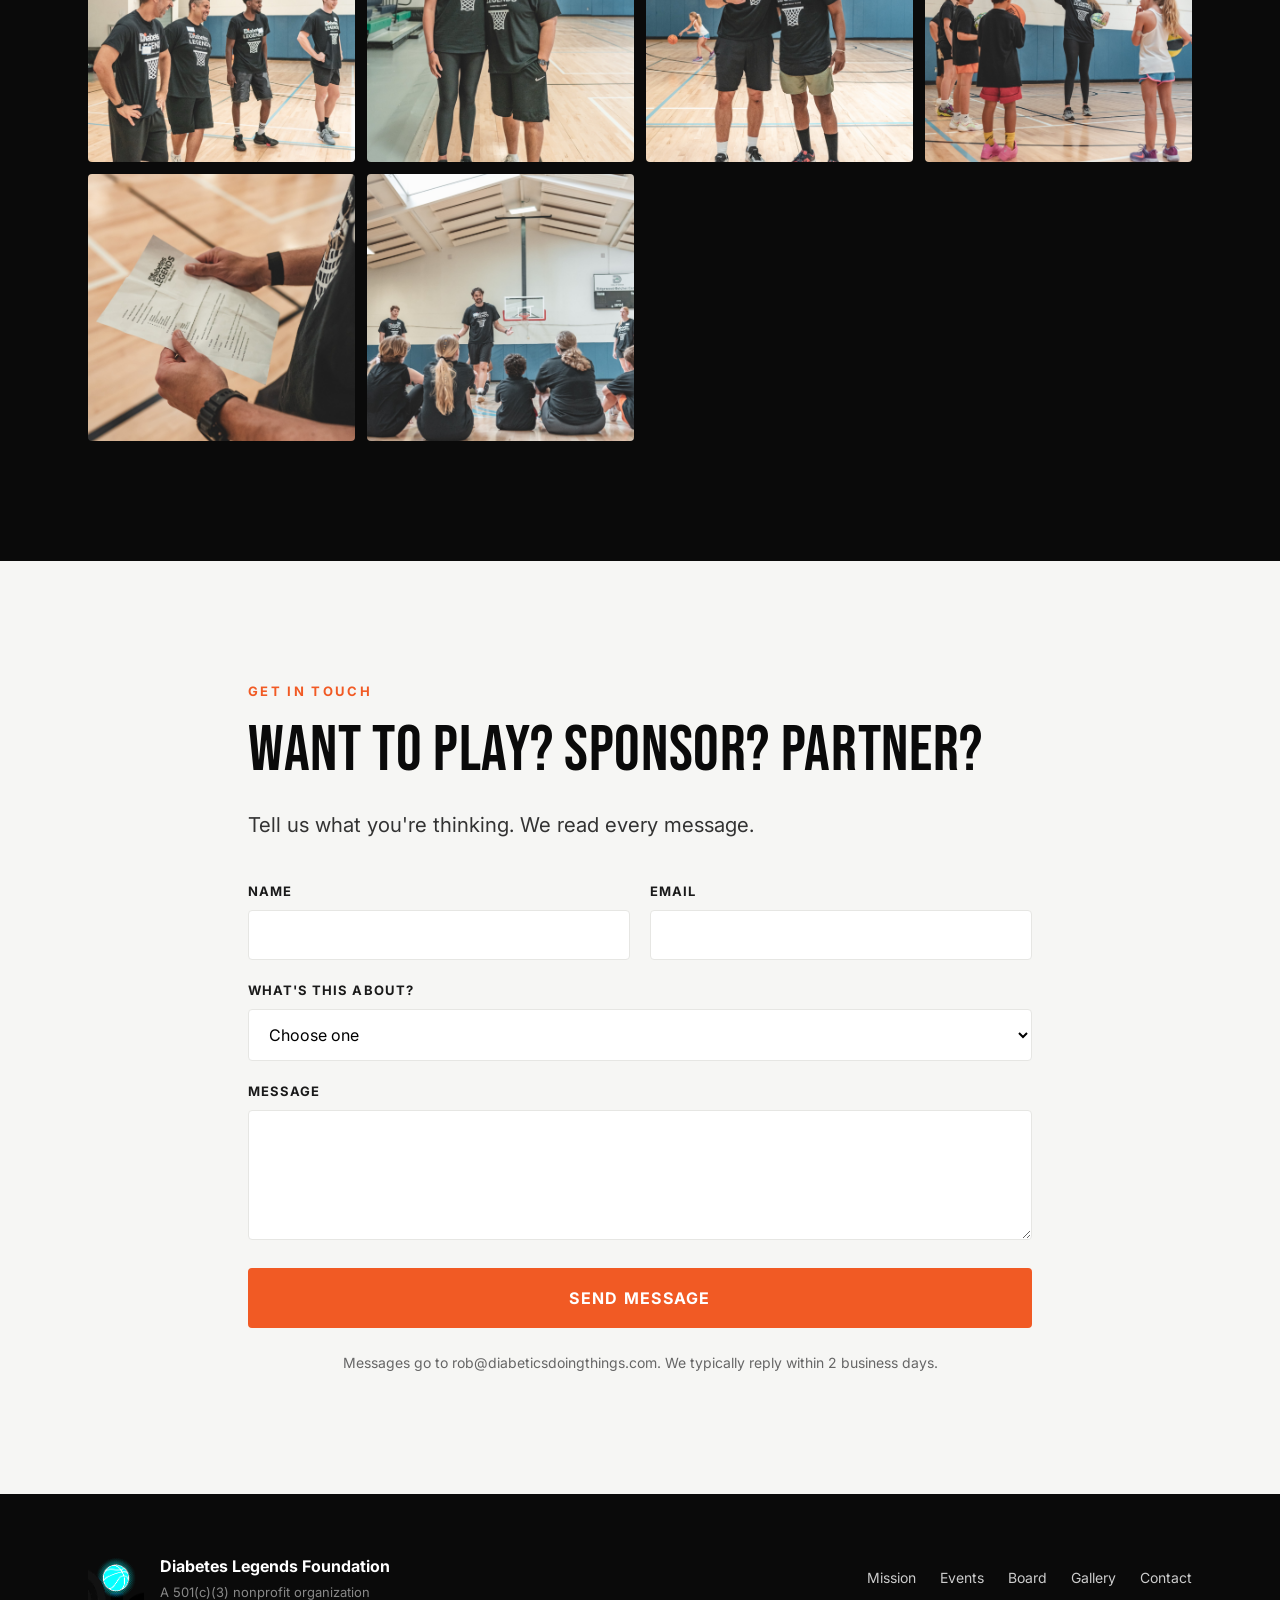
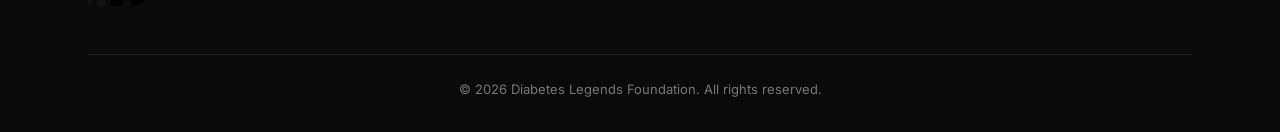
==== commit 6f04e850: "Mark Orlando (Jul 11) and Dallas clinics as completed Co-Authored-By: Claude Opus 4.8 <noreply@anthr" ====
--- a/index.html
+++ b/index.html
@@ -93,7 +93,7 @@
     <h2 class="section-title">Three clinics. Three chances to show up.</h2>
 
     <div class="event-list">
-      <article class="event-card">
+      <article class="event-card is-completed">
         <div class="event-date">
           <div class="event-month">Jul</div>
           <div class="event-day">11</div>
@@ -102,11 +102,11 @@
         <div class="event-body">
           <h3>Orlando, FL <span class="event-partner">· Children with Diabetes (CWD)</span></h3>
           <p>Diabetes Legends Basketball Clinic at the CWD Friends for Life conference — the country's largest gathering of families living with Type 1.</p>
-          <a href="#contact" class="event-link">Get details →</a>
-        </div>
-      </article>
-
-      <article class="event-card">
+          <span class="event-status">✓ Completed</span>
+        </div>
+      </article>
+
+      <article class="event-card is-completed">
         <div class="event-date">
           <div class="event-month">Aug</div>
           <div class="event-day">8</div>
@@ -115,7 +115,7 @@
         <div class="event-body">
           <h3>Dallas, TX</h3>
           <p>Our hometown clinic — open to youth players living with diabetes and their families. Pros on the floor, full court, full day.</p>
-          <a href="https://brushfire.com/diabeteslegendsfoundation/dfw-2026/635375/details" class="event-link" target="_blank" rel="noopener">Register →</a>
+          <span class="event-status">✓ Completed</span>
         </div>
       </article>
 
--- a/styles.css
+++ b/styles.css
@@ -337,6 +337,20 @@
 .form-success-panel h3 { font-size: 24px; margin: 0 0 8px; color: var(--orange); }
 .form-success-panel p { color: #555; margin: 0; }
 .donate-widget { margin: 24px 0 40px; }
+
+.event-card.is-completed { opacity: 0.68; }
+.event-status {
+  display: inline-flex;
+  align-items: center;
+  gap: 6px;
+  font-weight: 700;
+  font-size: 14px;
+  letter-spacing: 0.02em;
+  color: #2e7d32;
+  background: rgba(46, 125, 50, 0.1);
+  padding: 6px 12px;
+  border-radius: 999px;
+}
 
 /* === Footer === */
 .site-footer {
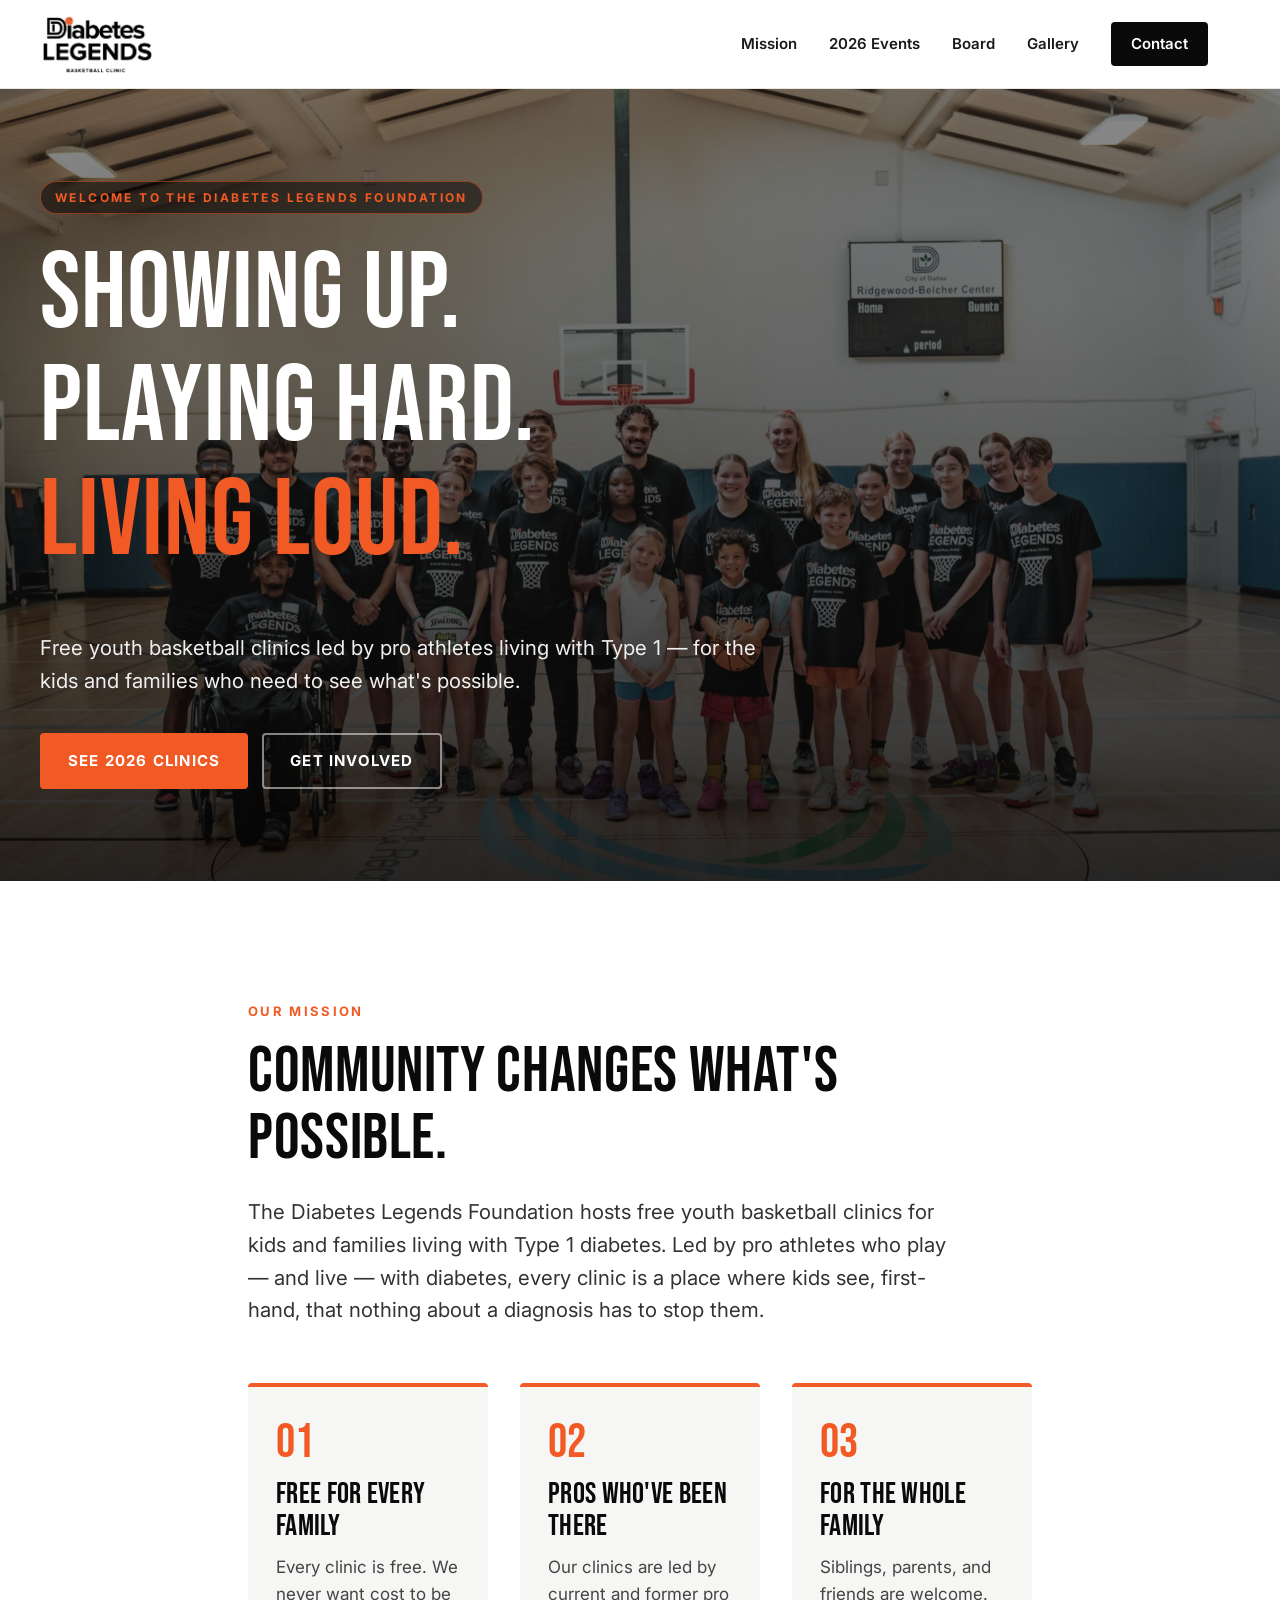
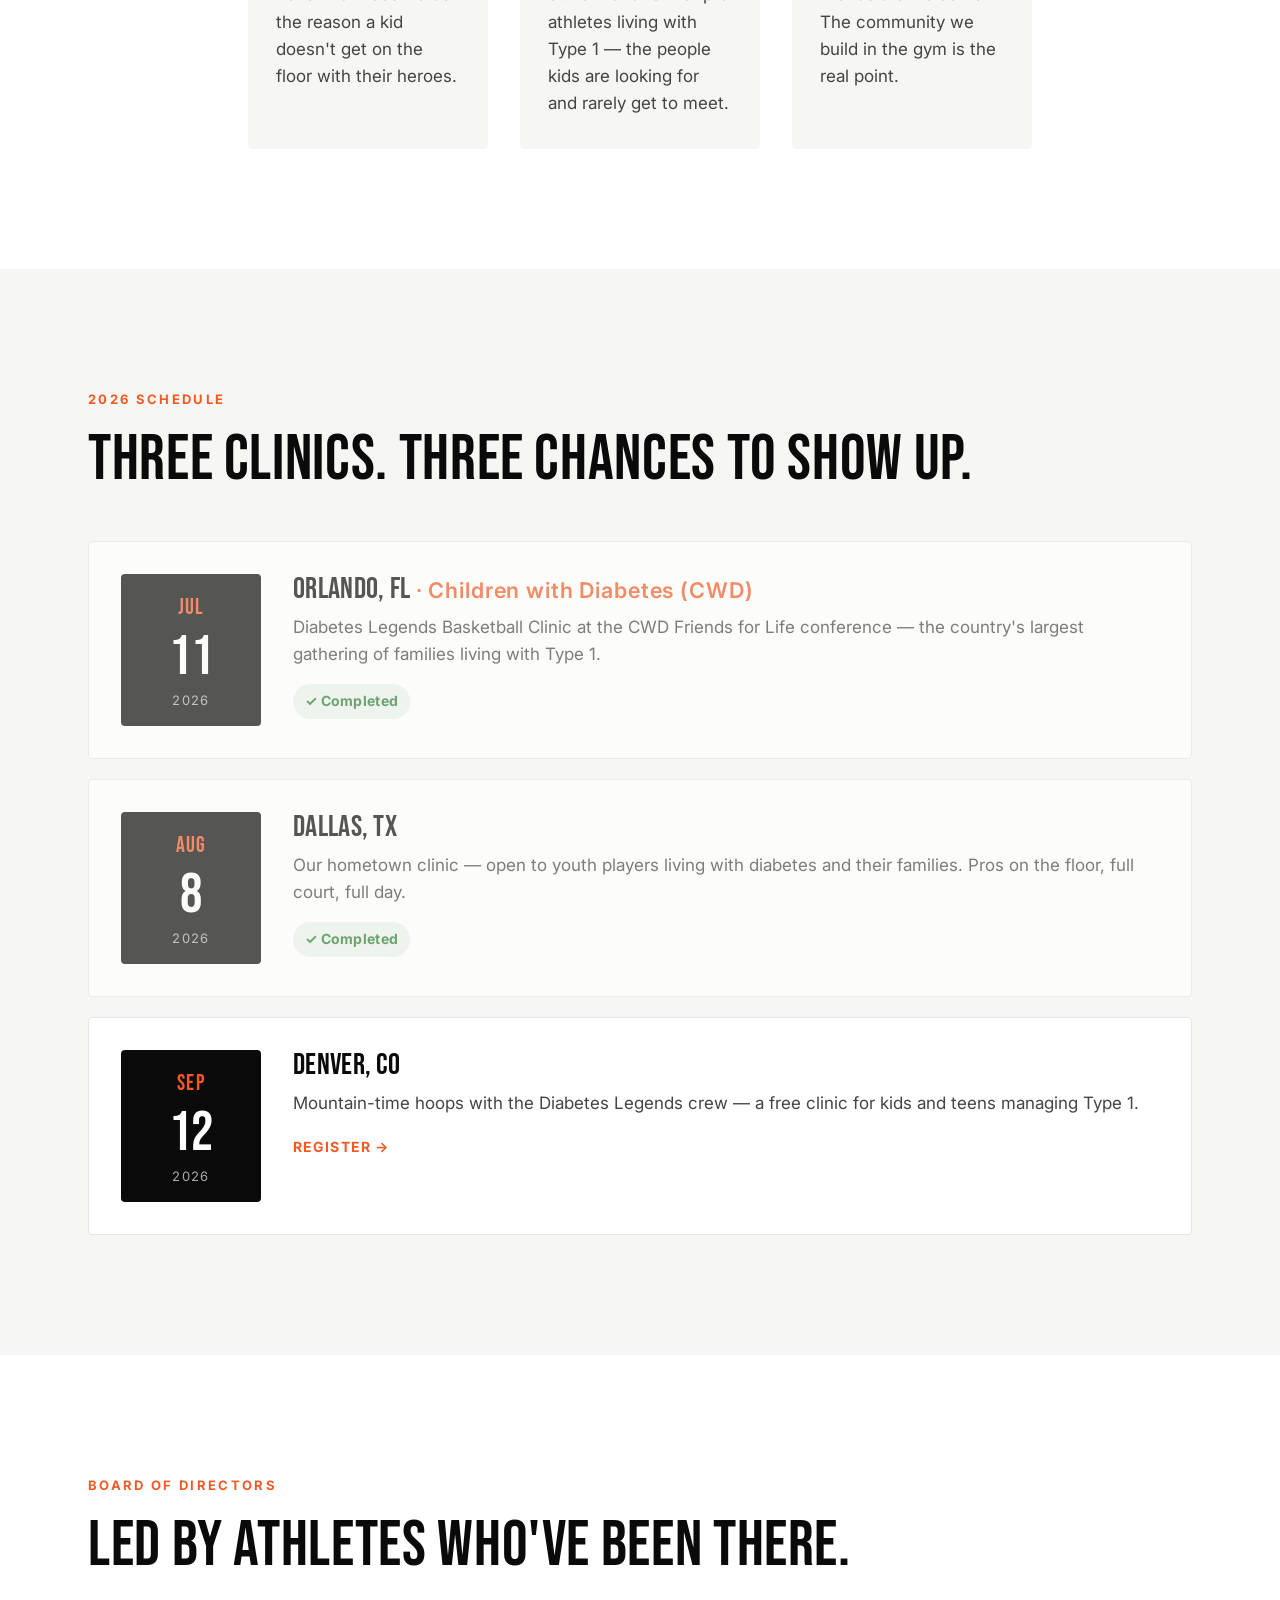
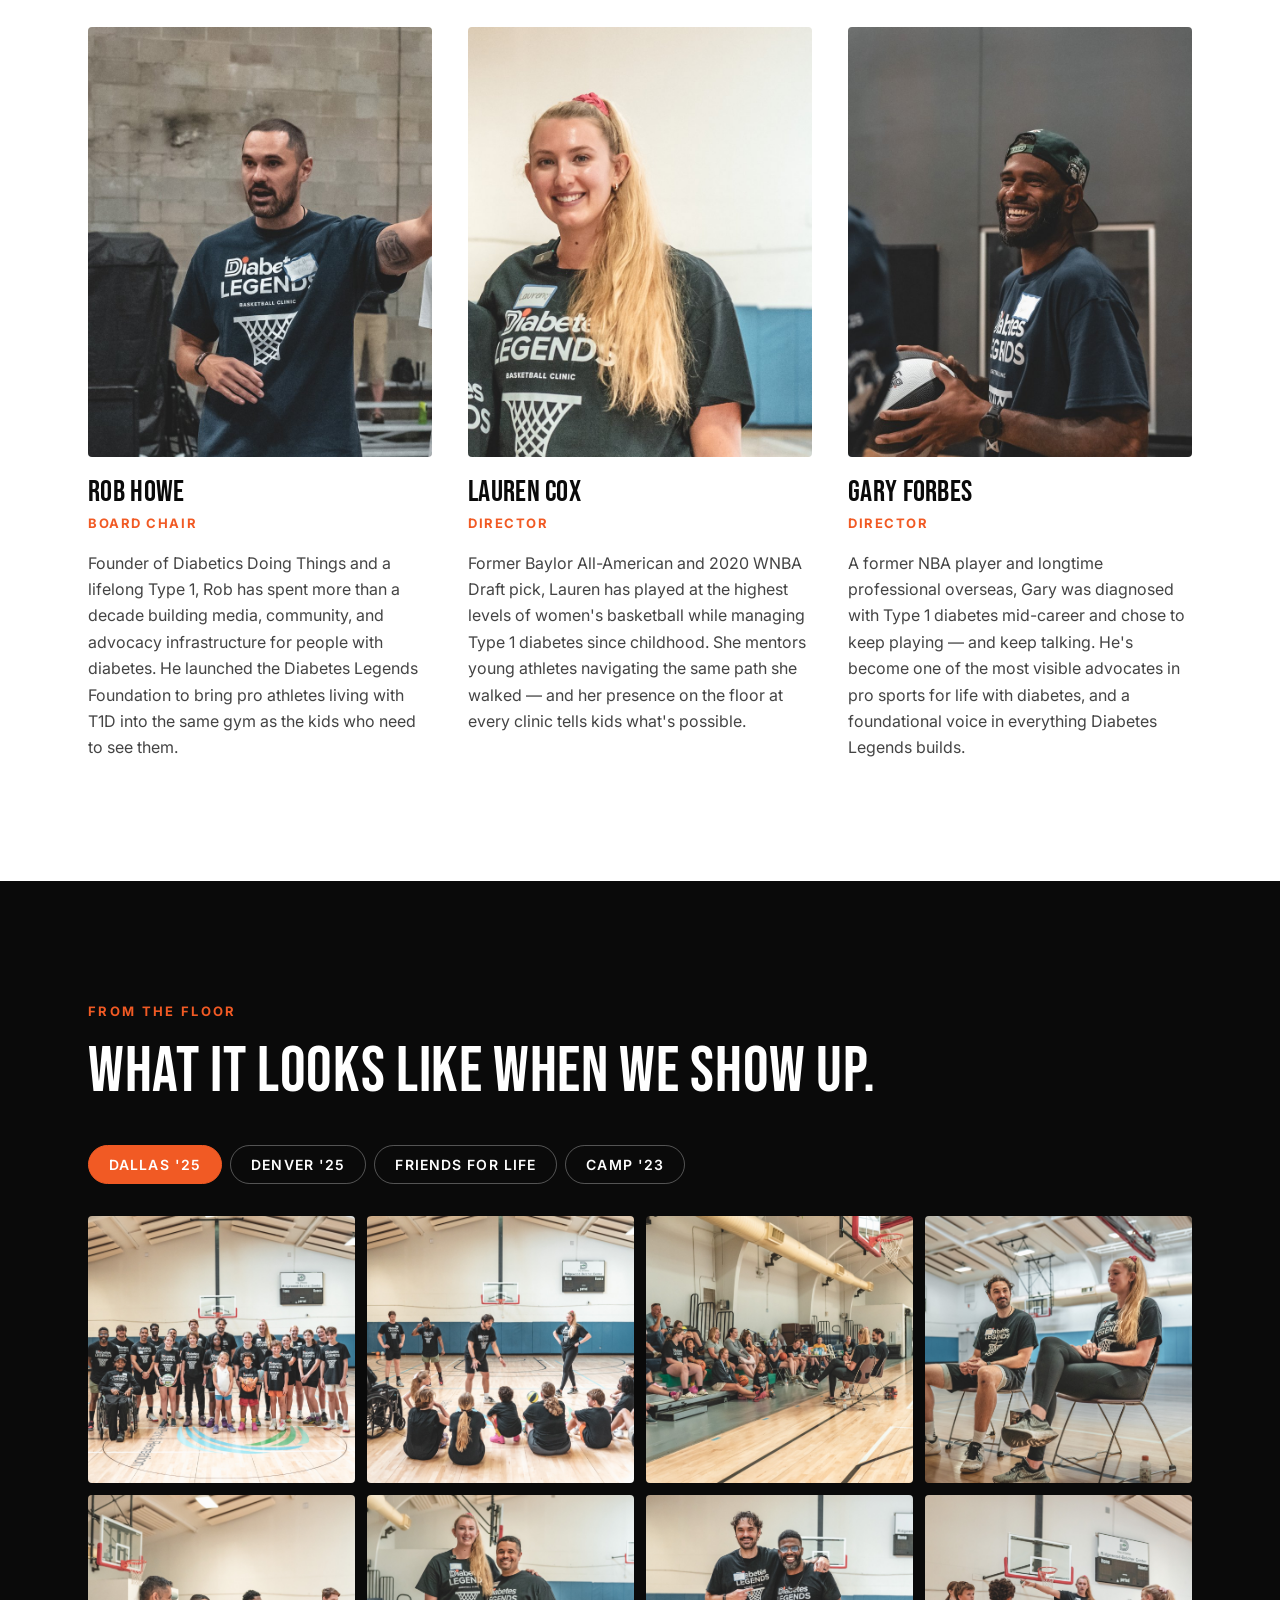
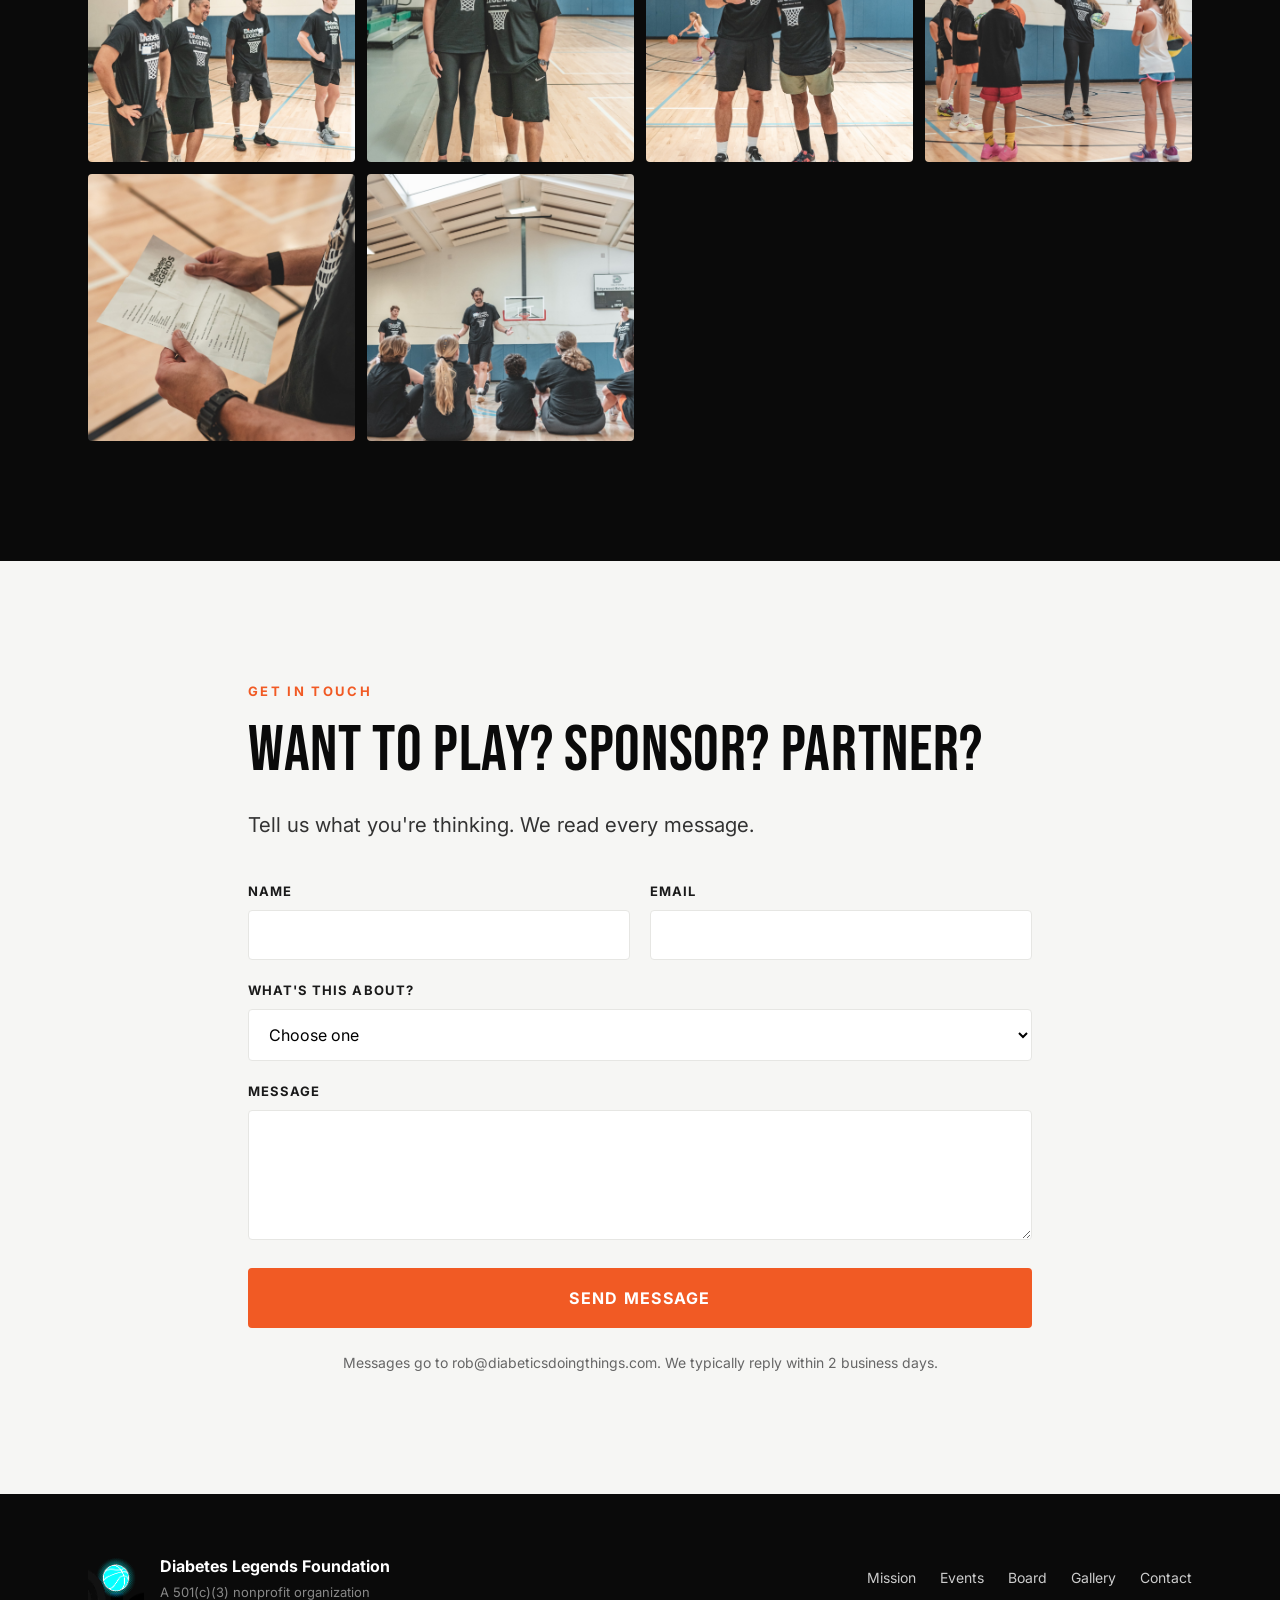
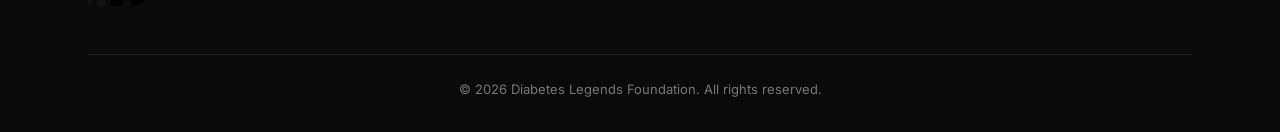
==== commit 4f21aabc: "Move Givebutter donate button to top nav and hero row Co-Authored-By: Claude Opus 4.8 <noreply@anthr" ====
--- a/index.html
+++ b/index.html
@@ -42,6 +42,7 @@
       <a href="#board">Board</a>
       <a href="#gallery">Gallery</a>
       <a href="#contact" class="nav-cta">Contact</a>
+      <givebutter-widget id="gMYq5l" class="nav-donate"></givebutter-widget>
     </nav>
   </div>
 </header>
@@ -56,6 +57,7 @@
     <div class="hero-actions">
       <a href="#events" class="btn btn-primary">See 2026 Clinics</a>
       <a href="#contact" class="btn btn-ghost">Get Involved</a>
+      <givebutter-widget id="gMYq5l" class="hero-donate"></givebutter-widget>
     </div>
   </div>
 </section>
@@ -201,10 +203,6 @@
     <p class="eyebrow">Get in Touch</p>
     <h2 class="section-title">Want to play? Sponsor? Partner?</h2>
     <p class="lead">Tell us what you're thinking. We read every message.</p>
-
-    <div class="donate-widget">
-      <givebutter-widget id="gMYq5l"></givebutter-widget>
-    </div>
 
     <form action="https://api.web3forms.com/submit" method="POST" class="contact-form" id="contact-form">
       <!-- Web3Forms: paste your access key below. Get it free at web3forms.com using rob@diabeticsdoingthings.com -->
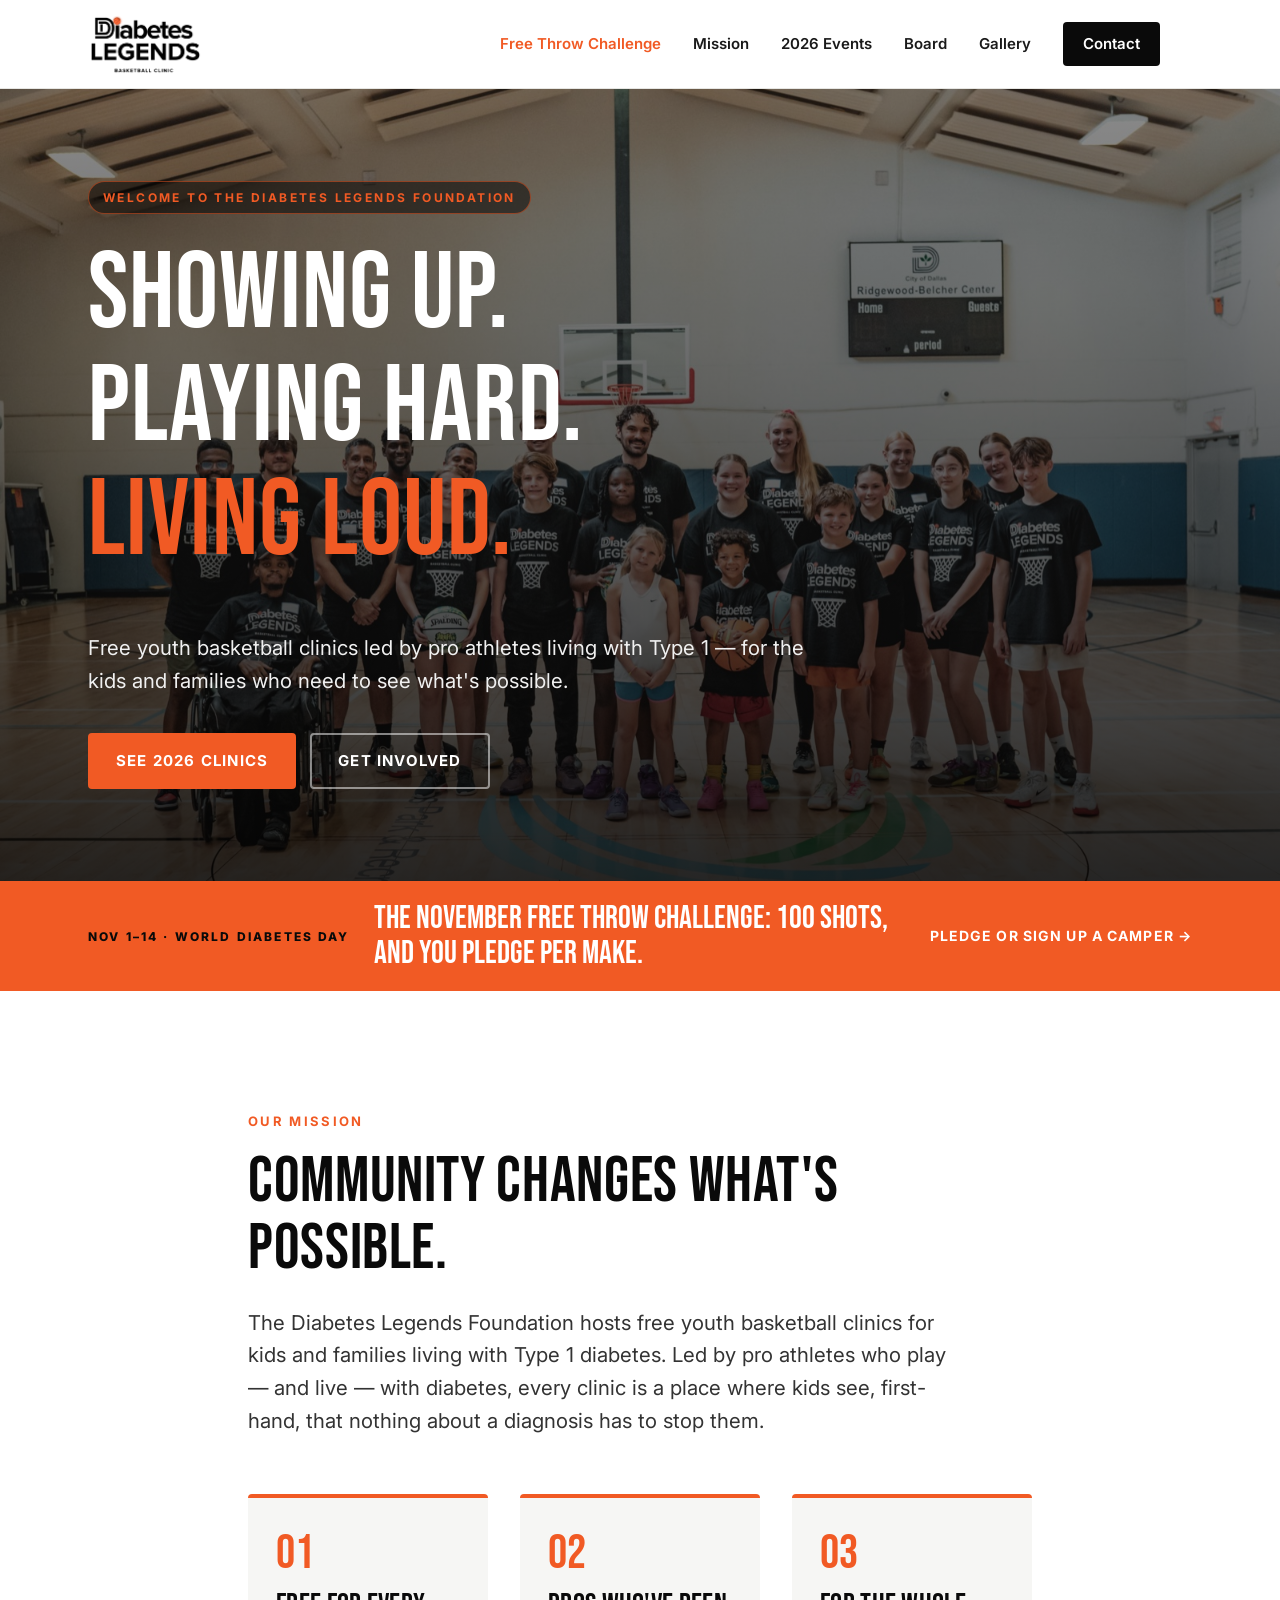
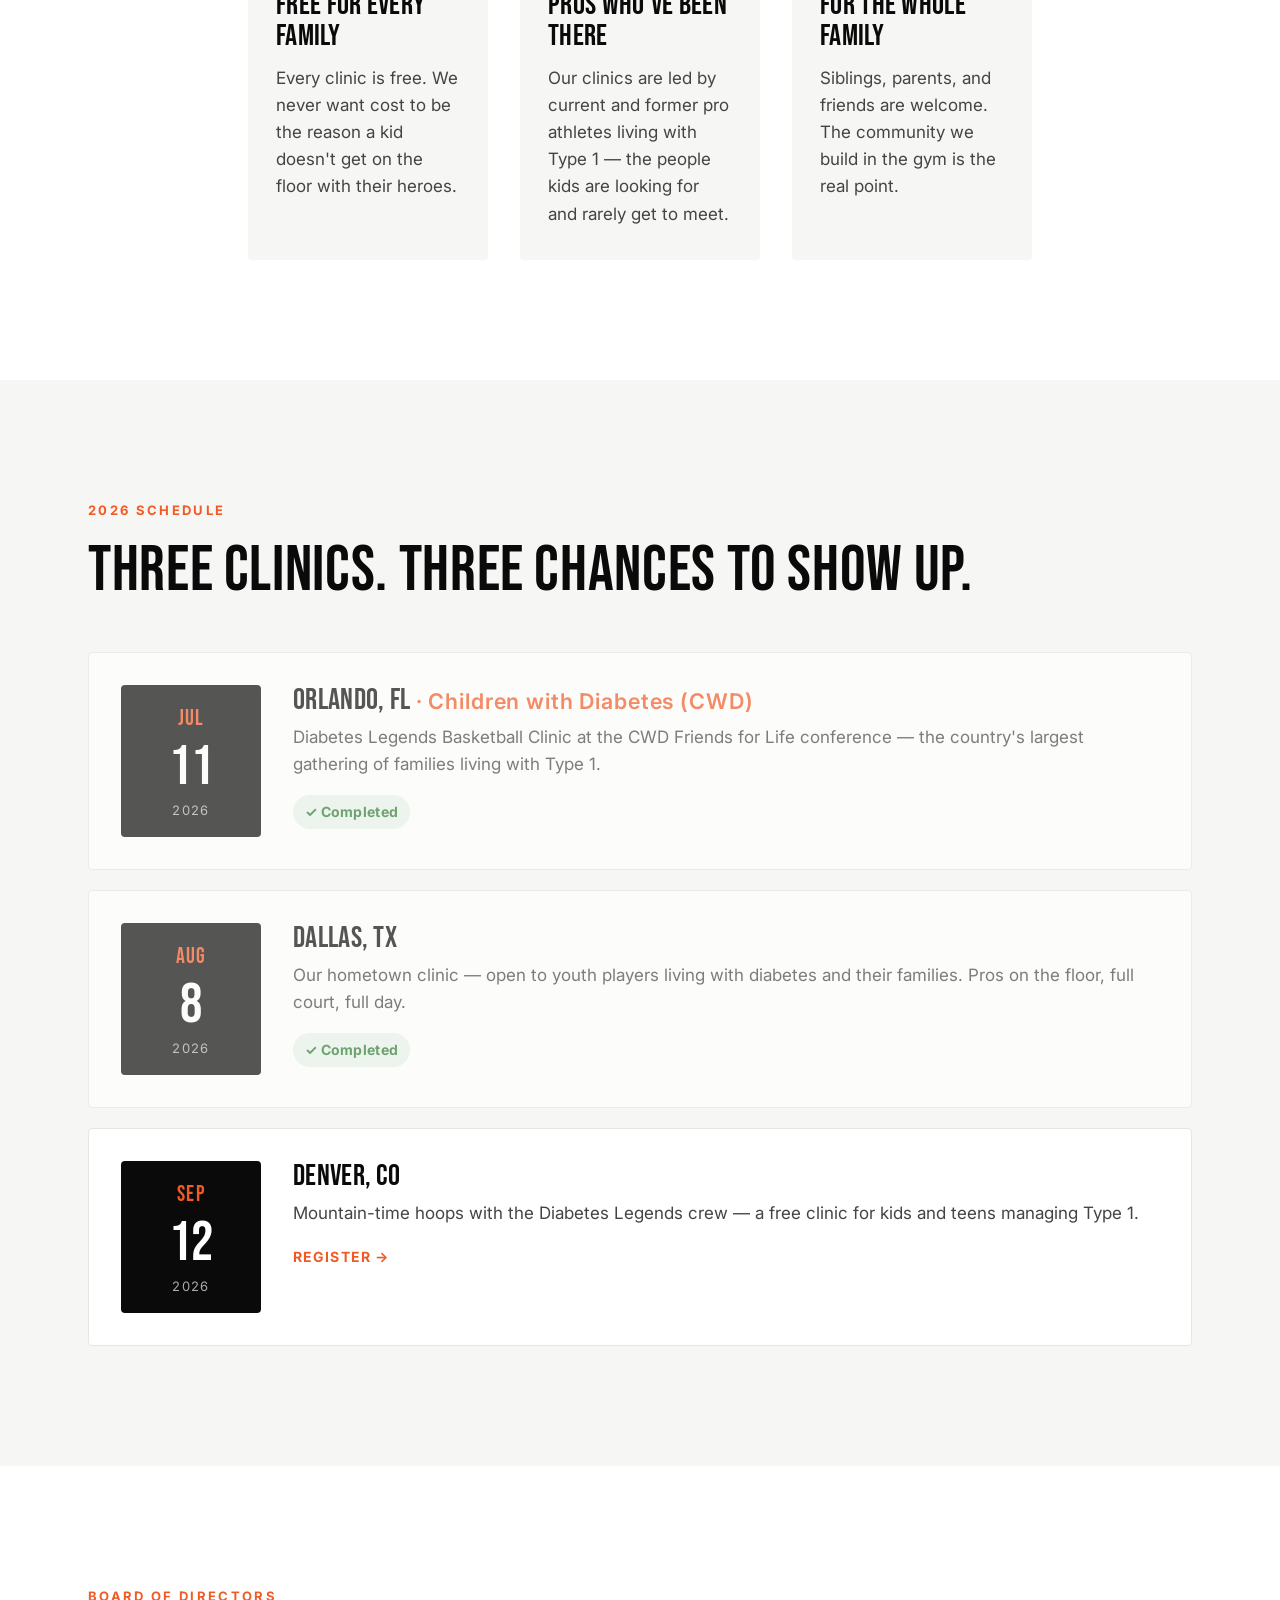
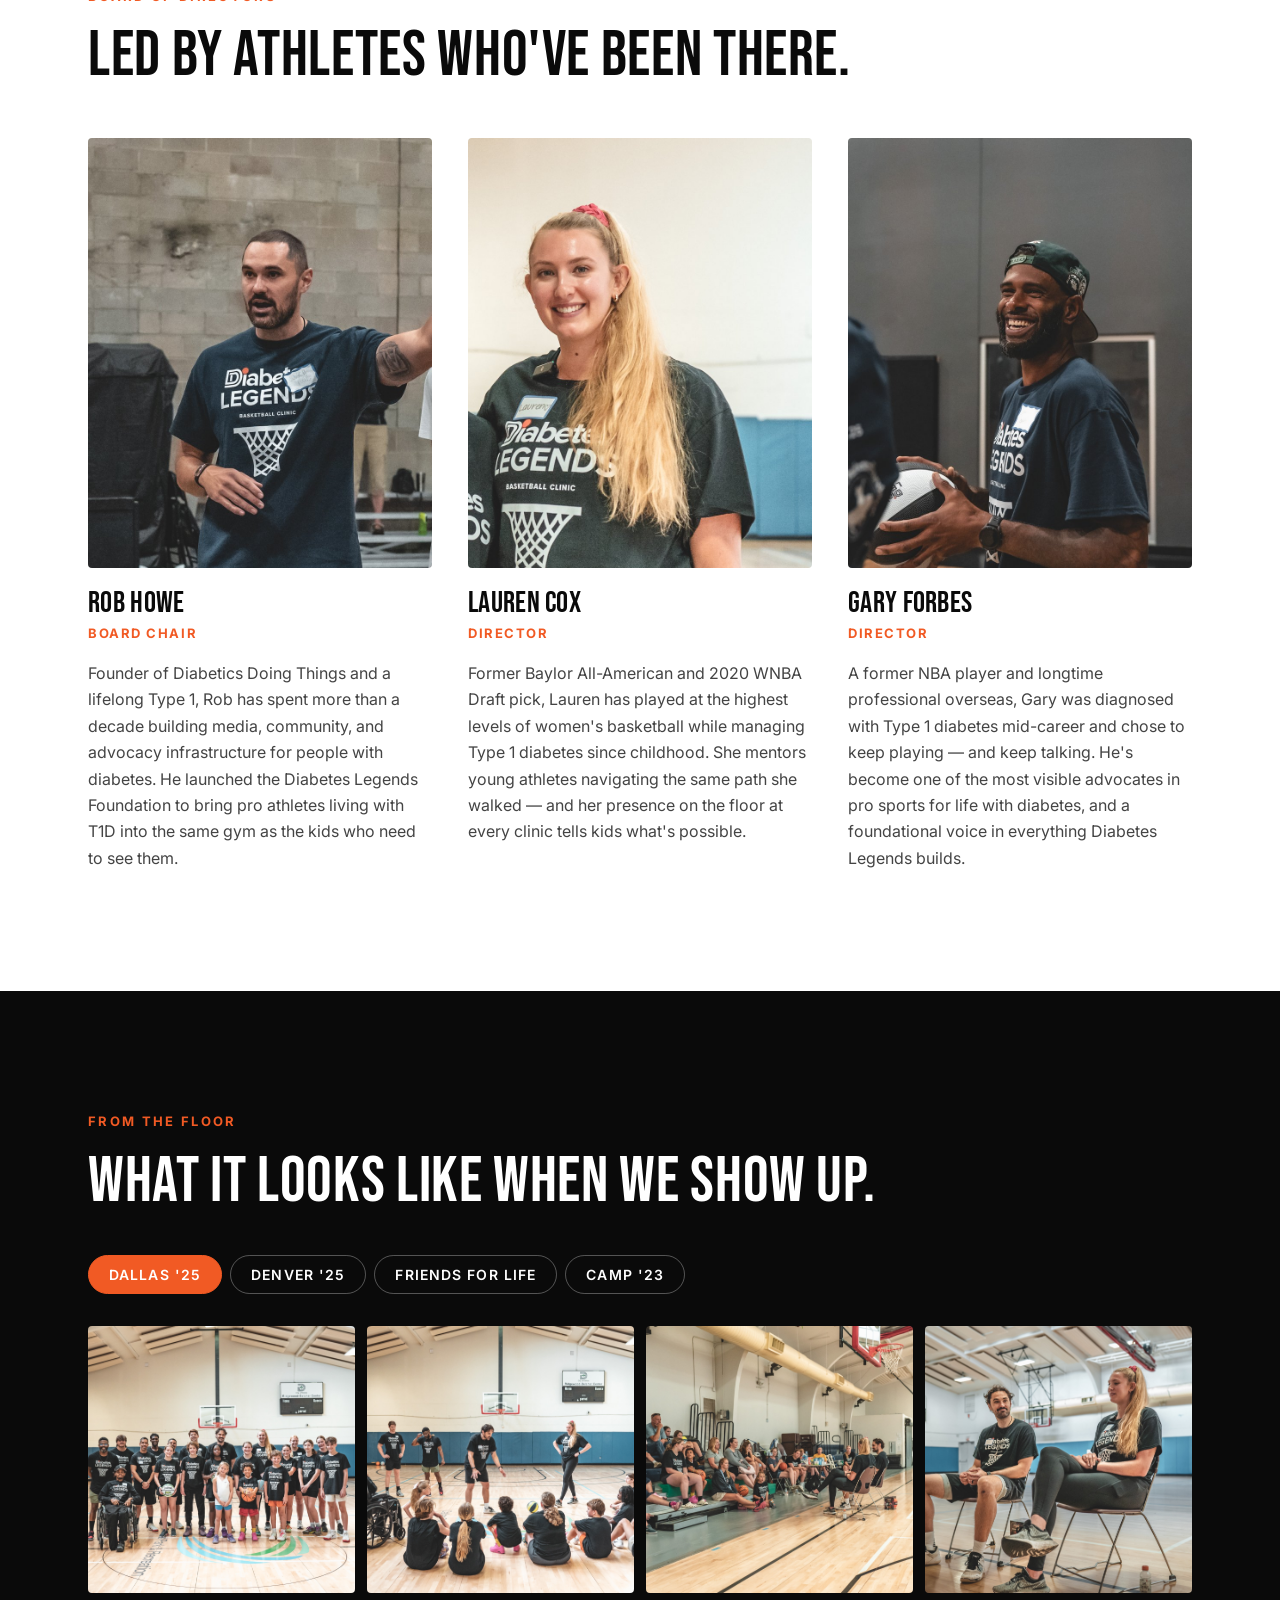
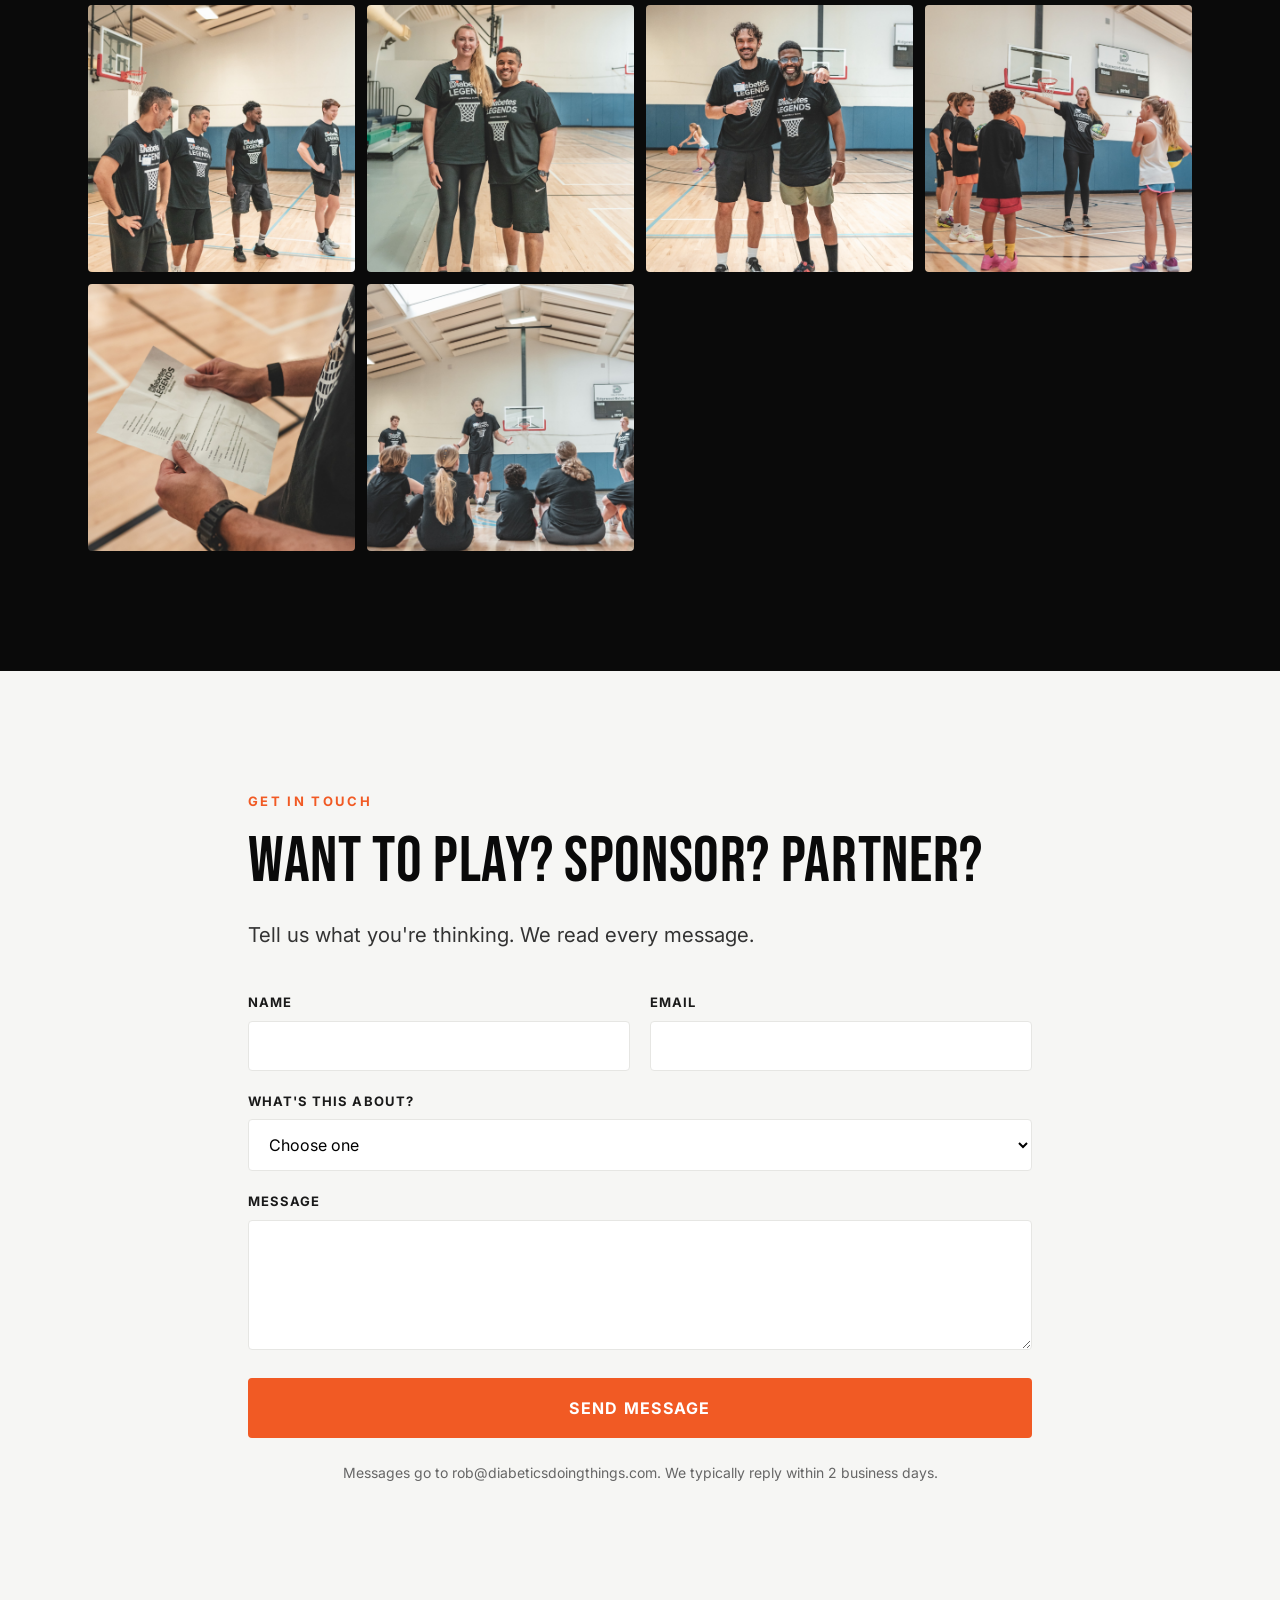
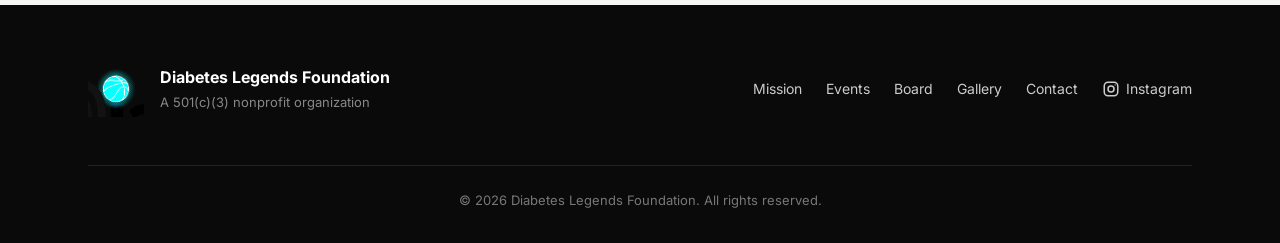
==== commit 23a83ef6: "Add November Free Throw Challenge page New /freethrow/ page for the World Diabetes Day free-throw-a-" ====
--- a/index.html
+++ b/index.html
@@ -22,6 +22,16 @@
 <link href="https://fonts.googleapis.com/css2?family=Bebas+Neue&family=Inter:wght@400;500;600;700;800&display=swap" rel="stylesheet">
 
 <link rel="stylesheet" href="styles.css" />
+
+<!-- Google tag (gtag.js) -->
+<script async src="https://www.googletagmanager.com/gtag/js?id=G-X5ZM0C632Q"></script>
+<script>
+  window.dataLayer = window.dataLayer || [];
+  function gtag(){dataLayer.push(arguments);}
+  gtag('js', new Date());
+
+  gtag('config', 'G-X5ZM0C632Q');
+</script>
 
 <!-- Givebutter donation widgets -->
 <script async src="https://widgets.givebutter.com/latest.umd.cjs?acct=4t9QX9iqP1TW67EY&p=other"></script>
@@ -37,6 +47,7 @@
       <span></span><span></span><span></span>
     </button>
     <nav class="primary-nav" aria-label="Primary">
+      <a href="freethrow/" class="nav-ft">Free Throw Challenge</a>
       <a href="#mission">Mission</a>
       <a href="#events">2026 Events</a>
       <a href="#board">Board</a>
@@ -61,6 +72,14 @@
     </div>
   </div>
 </section>
+
+<a href="freethrow/" class="ft-promo">
+  <div class="container ft-promo-row">
+    <p class="ft-promo-eyebrow">Nov 1–14 · World Diabetes Day</p>
+    <p class="ft-promo-text">The November Free Throw Challenge: 100 shots, and you pledge per make.</p>
+    <span class="ft-promo-cta">Pledge or sign up a camper →</span>
+  </div>
+</a>
 
 <section id="mission" class="section section-mission">
   <div class="container narrow">
@@ -257,6 +276,10 @@
       <a href="#board">Board</a>
       <a href="#gallery">Gallery</a>
       <a href="#contact">Contact</a>
+      <a href="https://www.instagram.com/diabeteslegends" class="footer-social" target="_blank" rel="noopener" aria-label="Diabetes Legends on Instagram">
+        <svg viewBox="0 0 24 24" width="18" height="18" aria-hidden="true" fill="none" stroke="currentColor" stroke-width="2" stroke-linecap="round" stroke-linejoin="round"><rect x="3" y="3" width="18" height="18" rx="5"/><circle cx="12" cy="12" r="4"/><circle cx="17.5" cy="6.5" r="0.75" fill="currentColor" stroke="none"/></svg>
+        Instagram
+      </a>
     </nav>
     <p class="footer-copy">© <span id="year"></span> Diabetes Legends Foundation. All rights reserved.</p>
   </div>
--- a/styles.css
+++ b/styles.css
@@ -50,7 +50,7 @@
   -webkit-backdrop-filter: saturate(180%) blur(10px);
   border-bottom: 1px solid var(--line);
 }
-.header-row { display: flex; align-items: center; justify-content: space-between; min-height: 88px; padding: 12px 0; }
+.header-row { display: flex; align-items: center; justify-content: space-between; min-height: 88px; padding-top: 12px; padding-bottom: 12px; }
 .logo-link { display: inline-flex; align-items: center; }
 .logo { height: 64px; width: auto; display: block; }
 @media (max-width: 720px) {
@@ -96,7 +96,7 @@
   background: linear-gradient(180deg, rgba(0,0,0,.45) 0%, rgba(0,0,0,.7) 70%, rgba(0,0,0,.85) 100%);
   z-index: 1;
 }
-.hero-content { position: relative; z-index: 2; padding: 80px 0; }
+.hero-content { position: relative; z-index: 2; padding-top: 80px; padding-bottom: 80px; }
 .hero-eyebrow {
   display: inline-block;
   text-transform: uppercase; letter-spacing: 0.2em; font-size: 12px; font-weight: 700;
@@ -371,6 +371,7 @@
 .footer-nav { display: flex; flex-wrap: wrap; gap: 24px; }
 .footer-nav a { font-size: 14px; color: #ccc; transition: color .15s ease; }
 .footer-nav a:hover { color: var(--orange); }
+.footer-social { display: inline-flex; align-items: center; gap: 6px; }
 .footer-copy {
   grid-column: 1 / -1;
   border-top: 1px solid #222;
@@ -380,6 +381,15 @@
   color: #777;
   text-align: center;
 }
+
+/* === Free Throw Challenge promo === */
+.primary-nav a.nav-ft { color: var(--orange); }
+.ft-promo { display: block; background: var(--orange); color: #fff; transition: background .15s ease; }
+.ft-promo:hover { background: var(--orange-deep); }
+.ft-promo-row { display: flex; flex-wrap: wrap; align-items: center; gap: 8px 24px; padding-top: 20px; padding-bottom: 20px; }
+.ft-promo-eyebrow { margin: 0; font-size: 12px; font-weight: 800; letter-spacing: .18em; text-transform: uppercase; color: var(--black); }
+.ft-promo-text { margin: 0; font-family: 'Bebas Neue', sans-serif; font-size: clamp(24px, 2.6vw, 32px); line-height: 1.1; flex: 1 1 320px; }
+.ft-promo-cta { font-weight: 700; font-size: 14px; letter-spacing: .08em; text-transform: uppercase; white-space: nowrap; }
 
 /* === Responsive === */
 @media (max-width: 900px) {
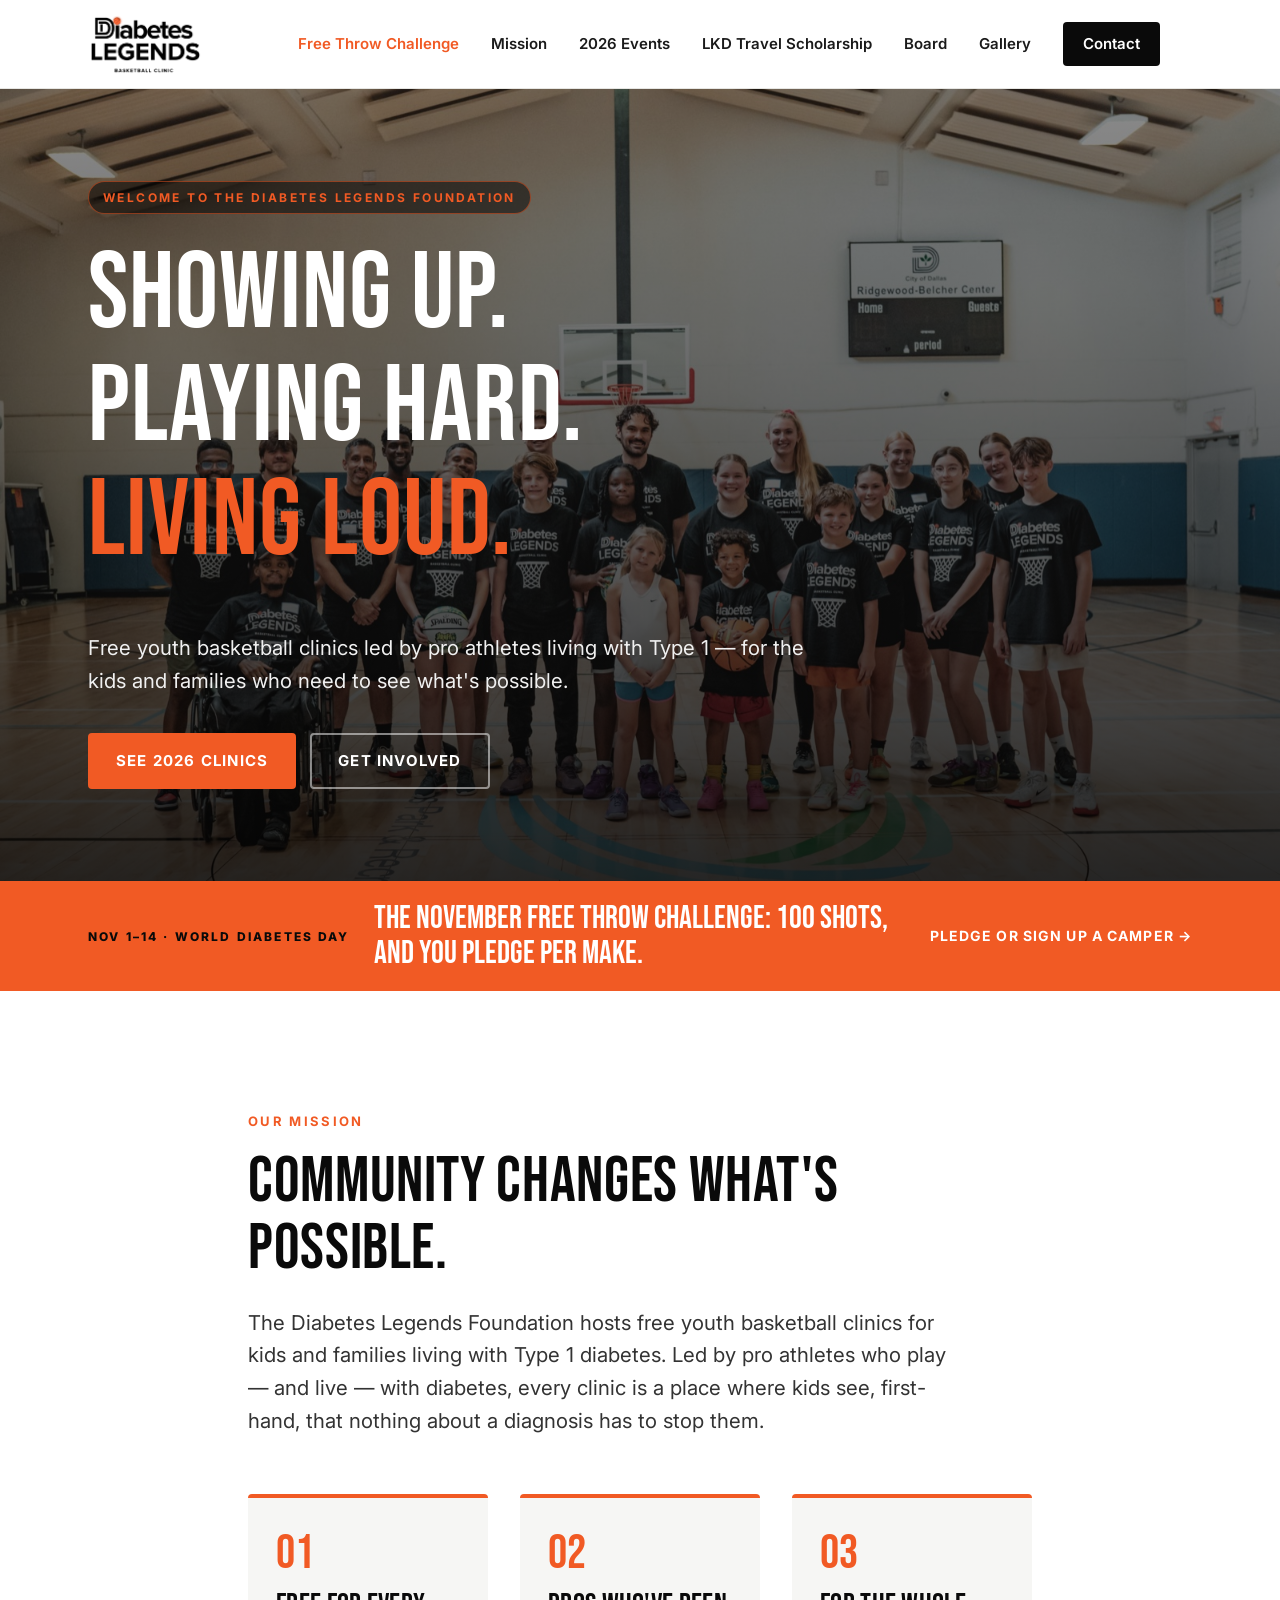
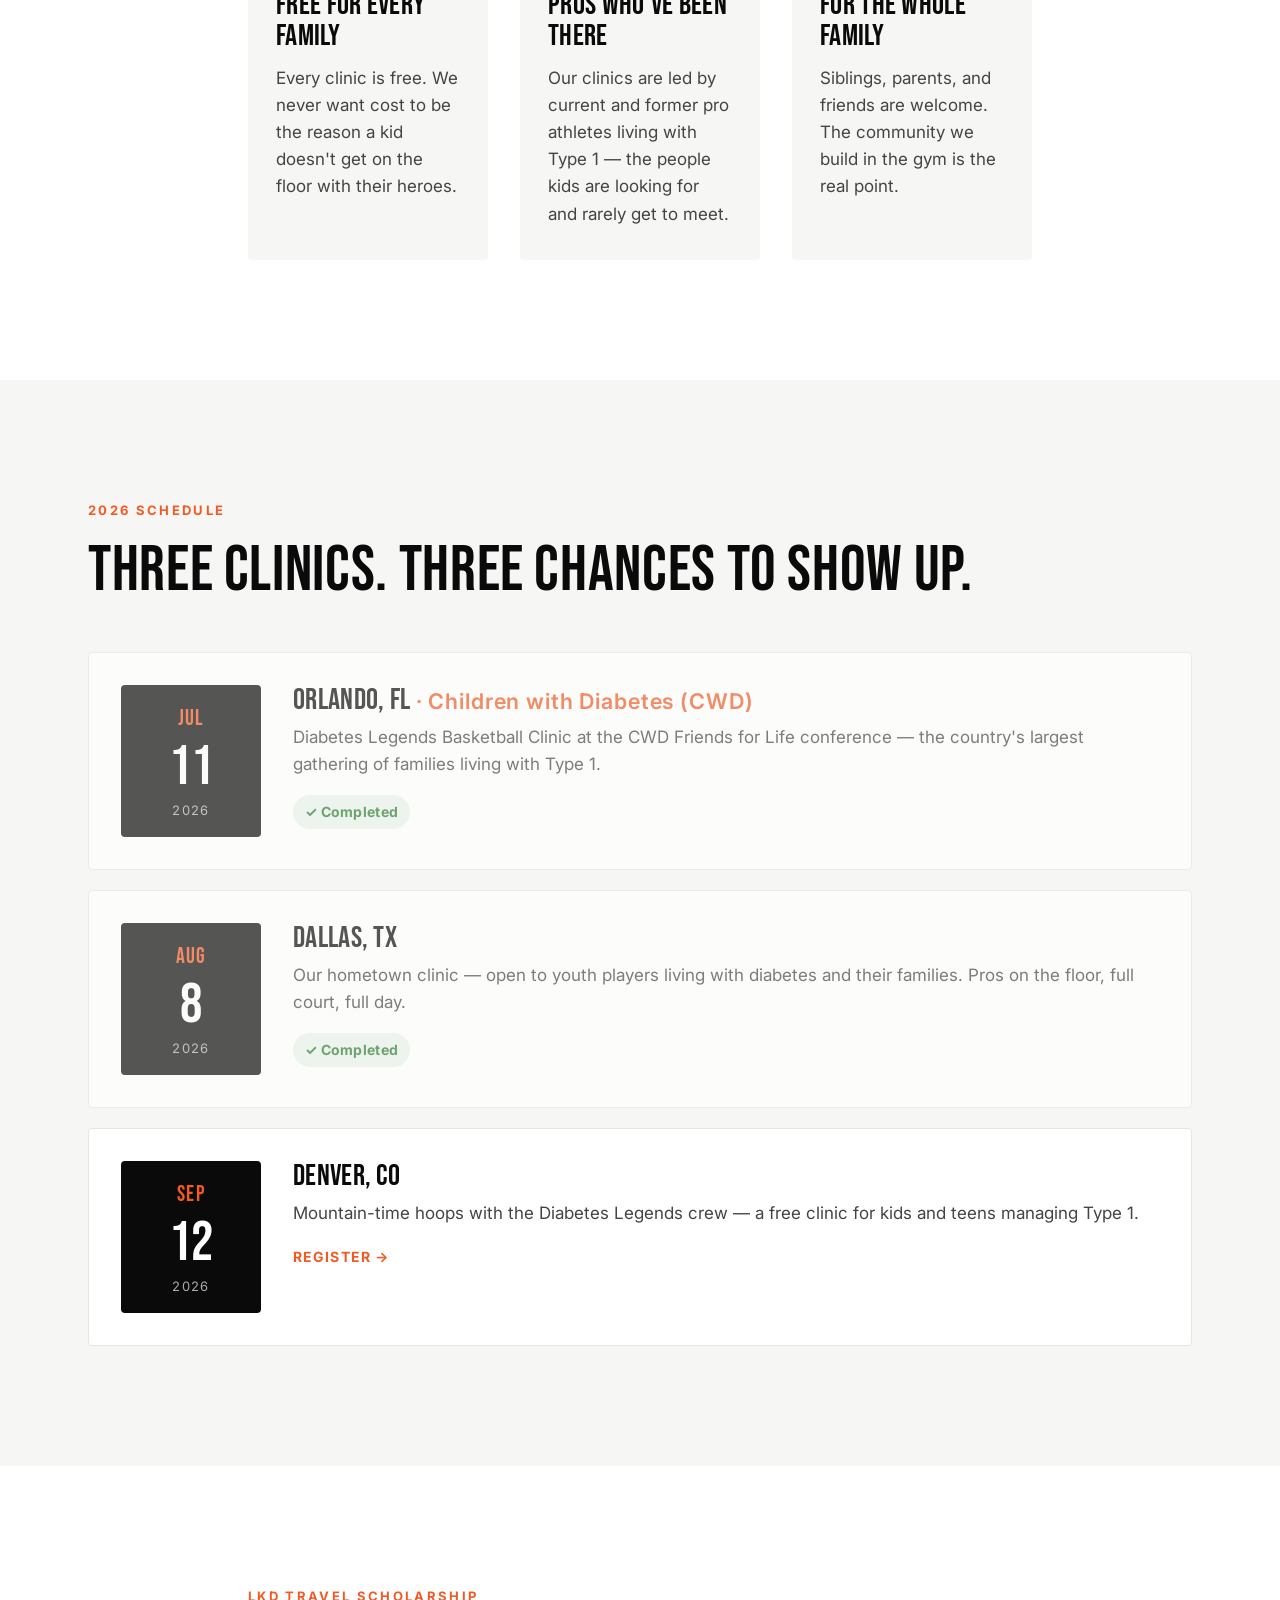
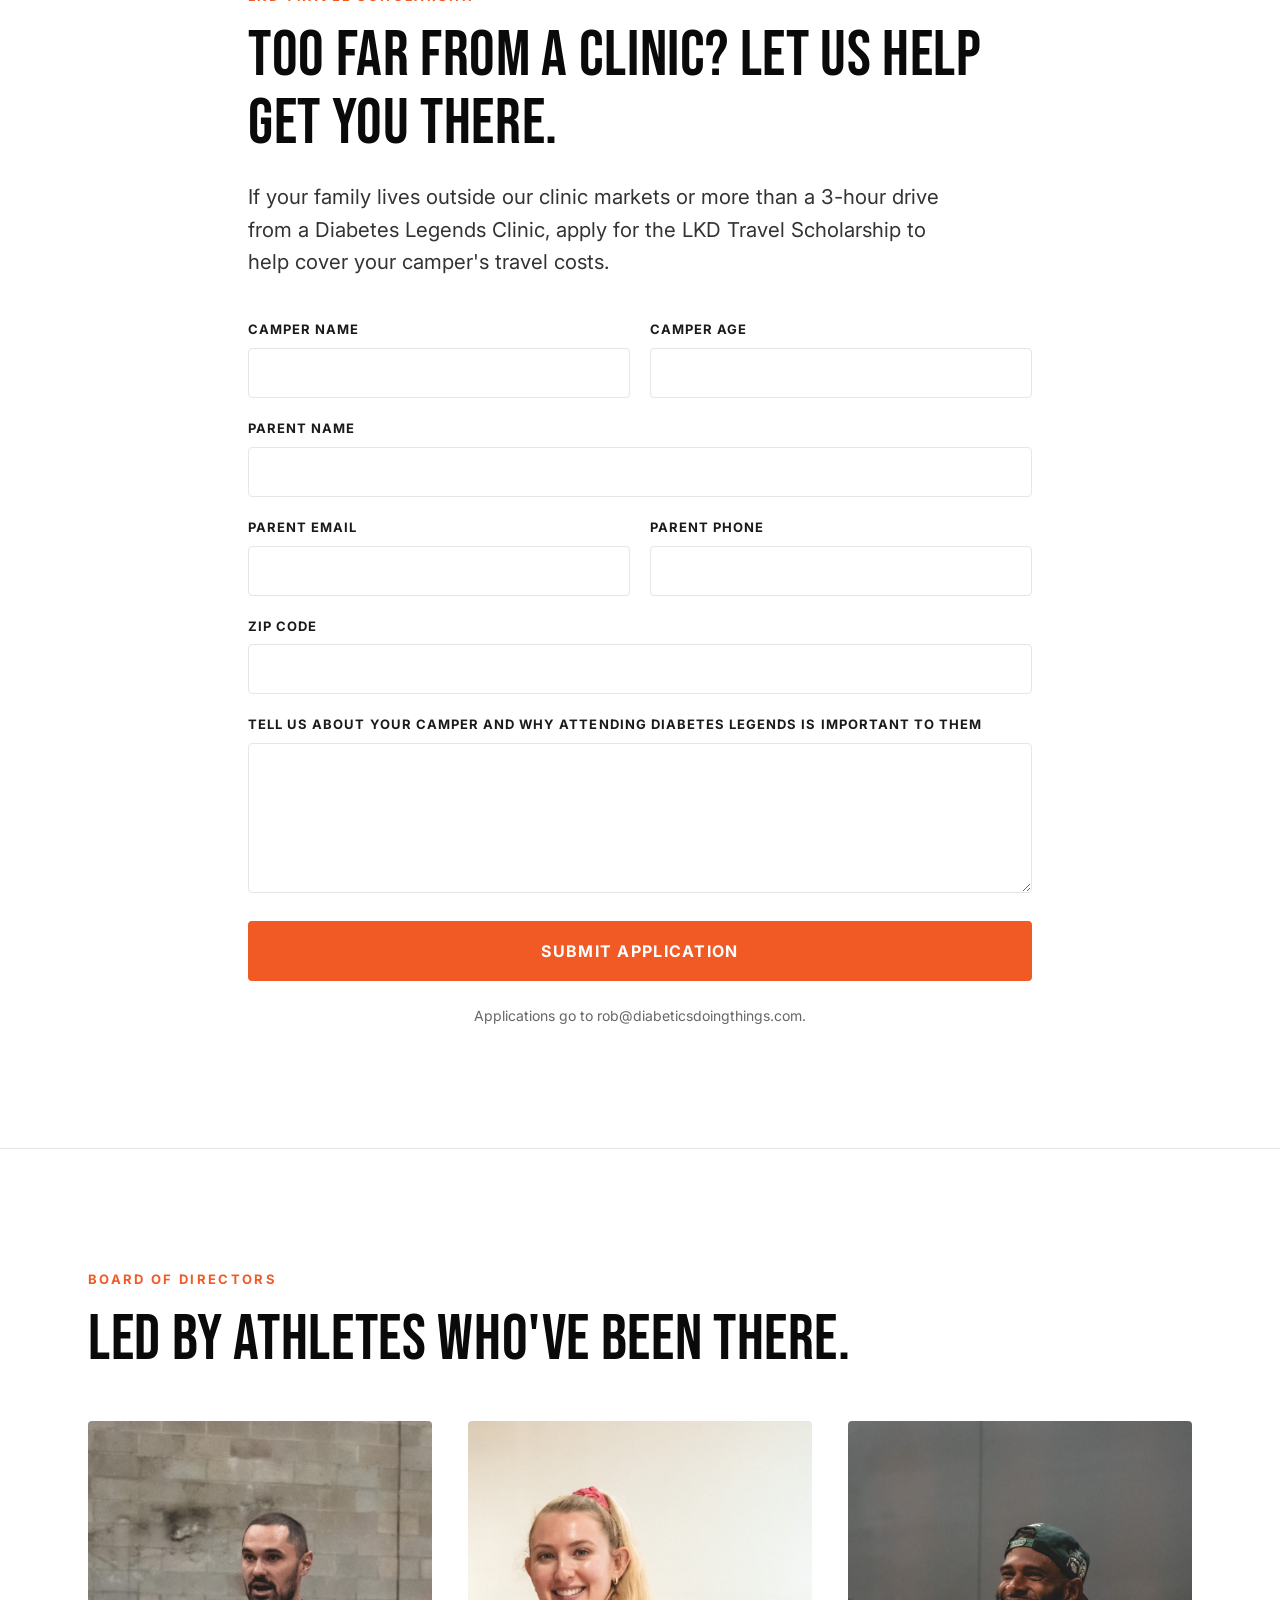
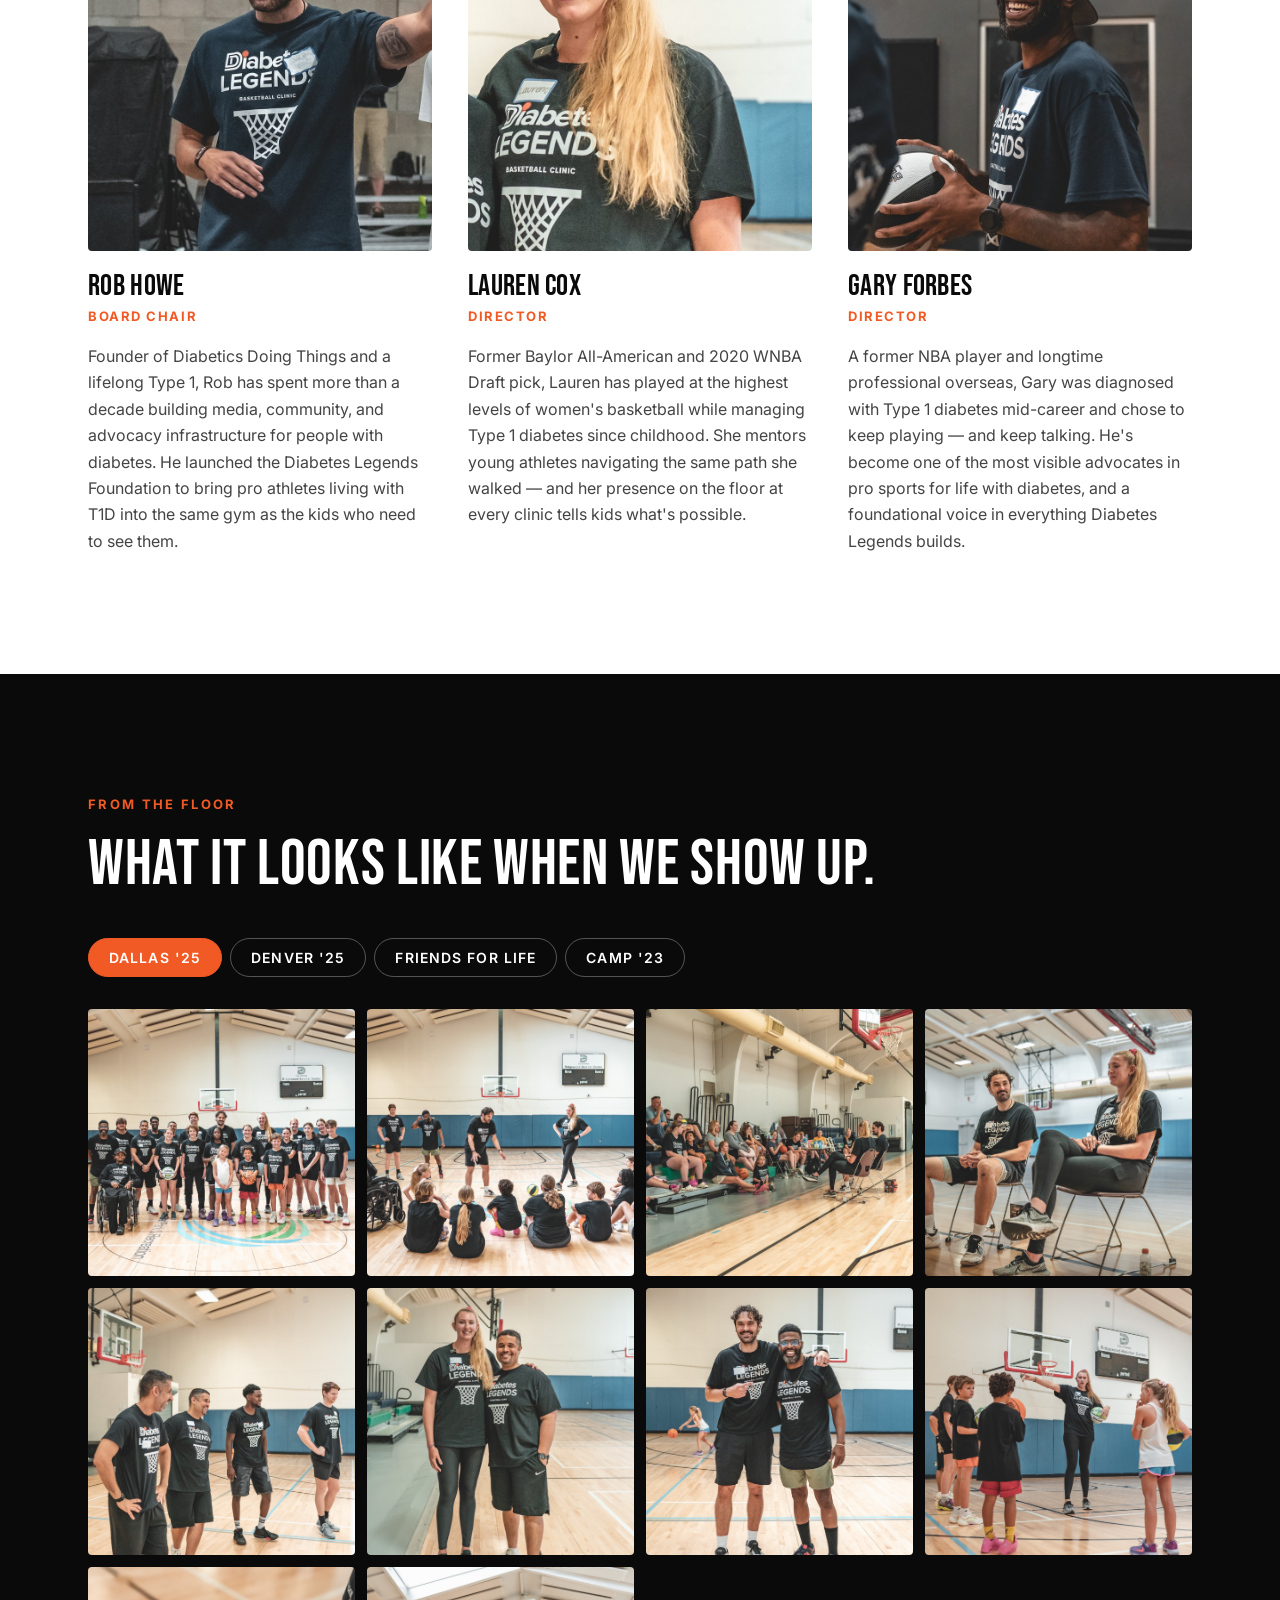
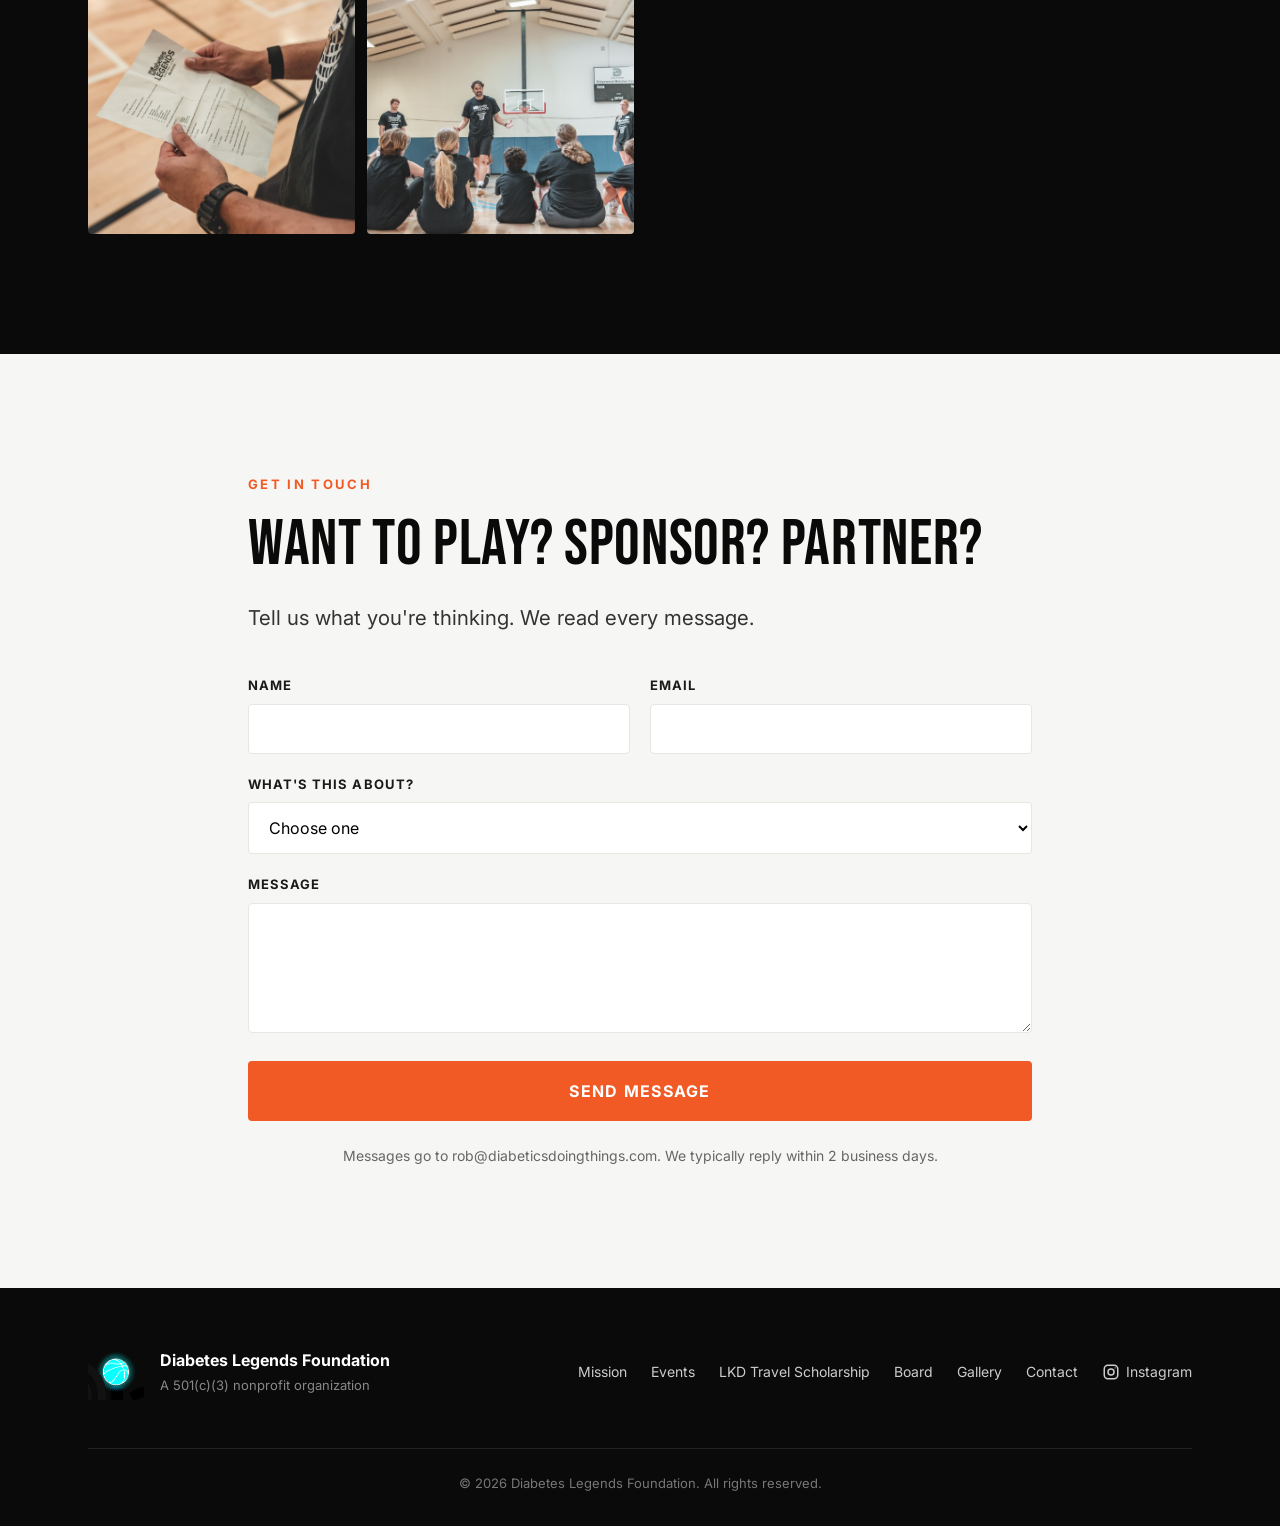
==== commit 3dbd0ae9: "Add LKD Travel Scholarship application form Co-Authored-By: Claude Opus 5.5 <noreply@anthropic.com>" ====
--- a/index.html
+++ b/index.html
@@ -50,6 +50,7 @@
       <a href="freethrow/" class="nav-ft">Free Throw Challenge</a>
       <a href="#mission">Mission</a>
       <a href="#events">2026 Events</a>
+      <a href="#scholarship">LKD Travel Scholarship</a>
       <a href="#board">Board</a>
       <a href="#gallery">Gallery</a>
       <a href="#contact" class="nav-cta">Contact</a>
@@ -157,6 +158,55 @@
   </div>
 </section>
 
+<section id="scholarship" class="section section-scholarship">
+  <div class="container narrow">
+    <p class="eyebrow">LKD Travel Scholarship</p>
+    <h2 class="section-title">Too far from a clinic? Let us help get you there.</h2>
+    <p class="lead">If your family lives outside our clinic markets or more than a 3-hour drive from a Diabetes Legends Clinic, apply for the LKD Travel Scholarship to help cover your camper's travel costs.</p>
+
+    <form action="https://api.web3forms.com/submit" method="POST" class="contact-form js-web3form" id="scholarship-form" data-button="Submit Application" data-success-title="Thanks — your application is in." data-success-body="We'll review it and reach out at the email you gave us.">
+      <input type="hidden" name="access_key" value="a4f38d9b-bbe8-453f-81b1-1bf4e2c5899f" />
+      <input type="hidden" name="subject" value="New LKD Travel Scholarship application — diabeteslegends.org" />
+      <input type="hidden" name="from_name" value="Diabetes Legends Website" />
+      <div class="form-row">
+        <label>
+          <span>Camper name</span>
+          <input type="text" name="camper_name" required />
+        </label>
+        <label>
+          <span>Camper age</span>
+          <input type="number" name="camper_age" min="1" max="25" inputmode="numeric" required />
+        </label>
+      </div>
+      <label>
+        <span>Parent name</span>
+        <input type="text" name="name" required autocomplete="name" />
+      </label>
+      <div class="form-row">
+        <label>
+          <span>Parent email</span>
+          <input type="email" name="email" required autocomplete="email" />
+        </label>
+        <label>
+          <span>Parent phone</span>
+          <input type="tel" name="phone" required autocomplete="tel" />
+        </label>
+      </div>
+      <label>
+        <span>Zip code</span>
+        <input type="text" name="zip_code" required autocomplete="postal-code" inputmode="numeric" pattern="[0-9]{5}(-[0-9]{4})?" title="5-digit zip code" />
+      </label>
+      <label>
+        <span>Tell us about your camper and why attending Diabetes Legends is important to them</span>
+        <textarea name="message" rows="6" required></textarea>
+      </label>
+      <input type="checkbox" name="botcheck" style="display:none" tabindex="-1" autocomplete="off" />
+      <button type="submit" class="btn btn-primary btn-block">Submit Application</button>
+      <p class="form-note">Applications go to rob@diabeticsdoingthings.com.</p>
+    </form>
+  </div>
+</section>
+
 <section id="board" class="section section-board">
   <div class="container">
     <p class="eyebrow">Board of Directors</p>
@@ -223,7 +273,7 @@
     <h2 class="section-title">Want to play? Sponsor? Partner?</h2>
     <p class="lead">Tell us what you're thinking. We read every message.</p>
 
-    <form action="https://api.web3forms.com/submit" method="POST" class="contact-form" id="contact-form">
+    <form action="https://api.web3forms.com/submit" method="POST" class="contact-form js-web3form" id="contact-form">
       <!-- Web3Forms: paste your access key below. Get it free at web3forms.com using rob@diabeticsdoingthings.com -->
       <input type="hidden" name="access_key" value="a4f38d9b-bbe8-453f-81b1-1bf4e2c5899f" />
       <input type="hidden" name="subject" value="New message from diabeteslegends.org" />
@@ -273,6 +323,7 @@
     <nav class="footer-nav" aria-label="Footer">
       <a href="#mission">Mission</a>
       <a href="#events">Events</a>
+      <a href="#scholarship">LKD Travel Scholarship</a>
       <a href="#board">Board</a>
       <a href="#gallery">Gallery</a>
       <a href="#contact">Contact</a>
--- a/styles.css
+++ b/styles.css
@@ -131,7 +131,8 @@
 .section { padding: clamp(72px, 10vw, 120px) 0; }
 .section-mission { background: var(--paper); }
 .section-events { background: var(--paper-2); }
-.section-board { background: var(--paper); }
+.section-scholarship { background: var(--paper); }
+.section-board { background: var(--paper); border-top: 1px solid var(--line); }
 .section-gallery { background: var(--black); color: #fff; }
 .section-gallery .eyebrow { color: var(--orange); }
 .section-gallery .section-title { color: #fff; }
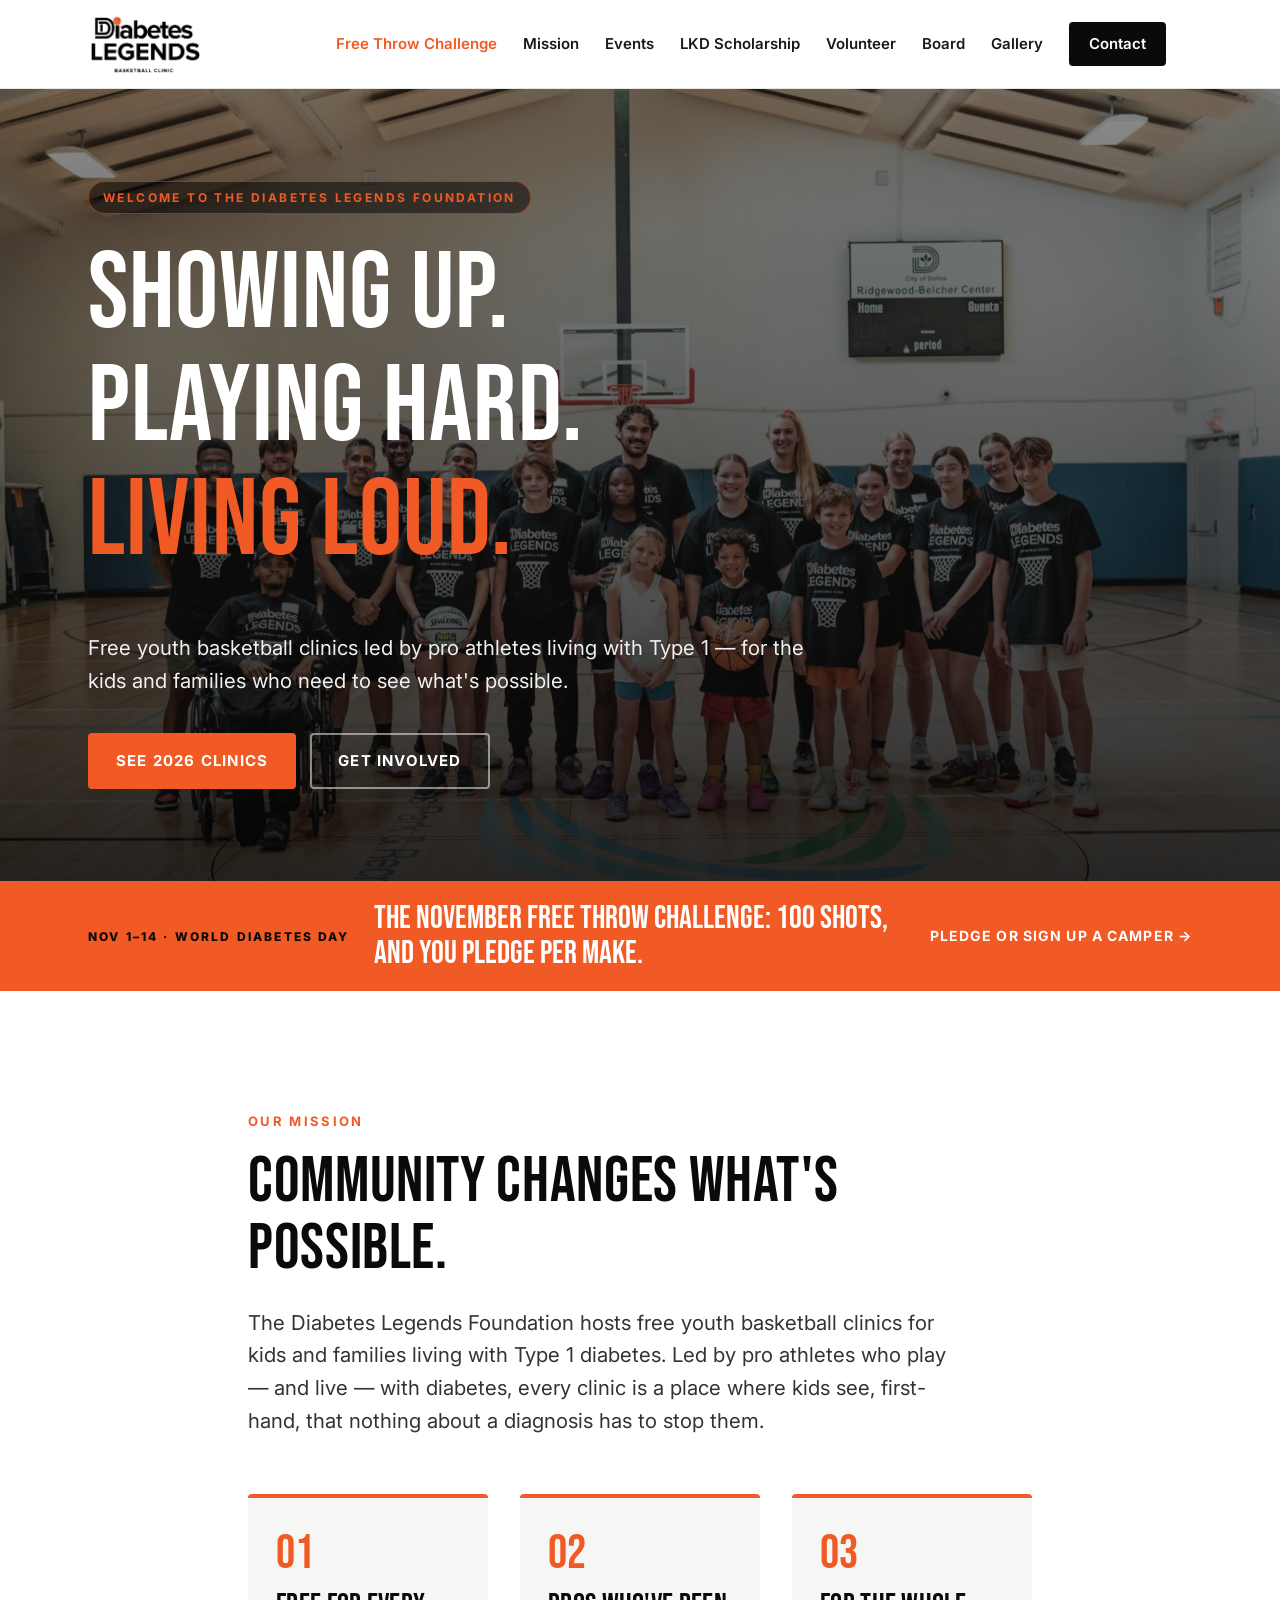
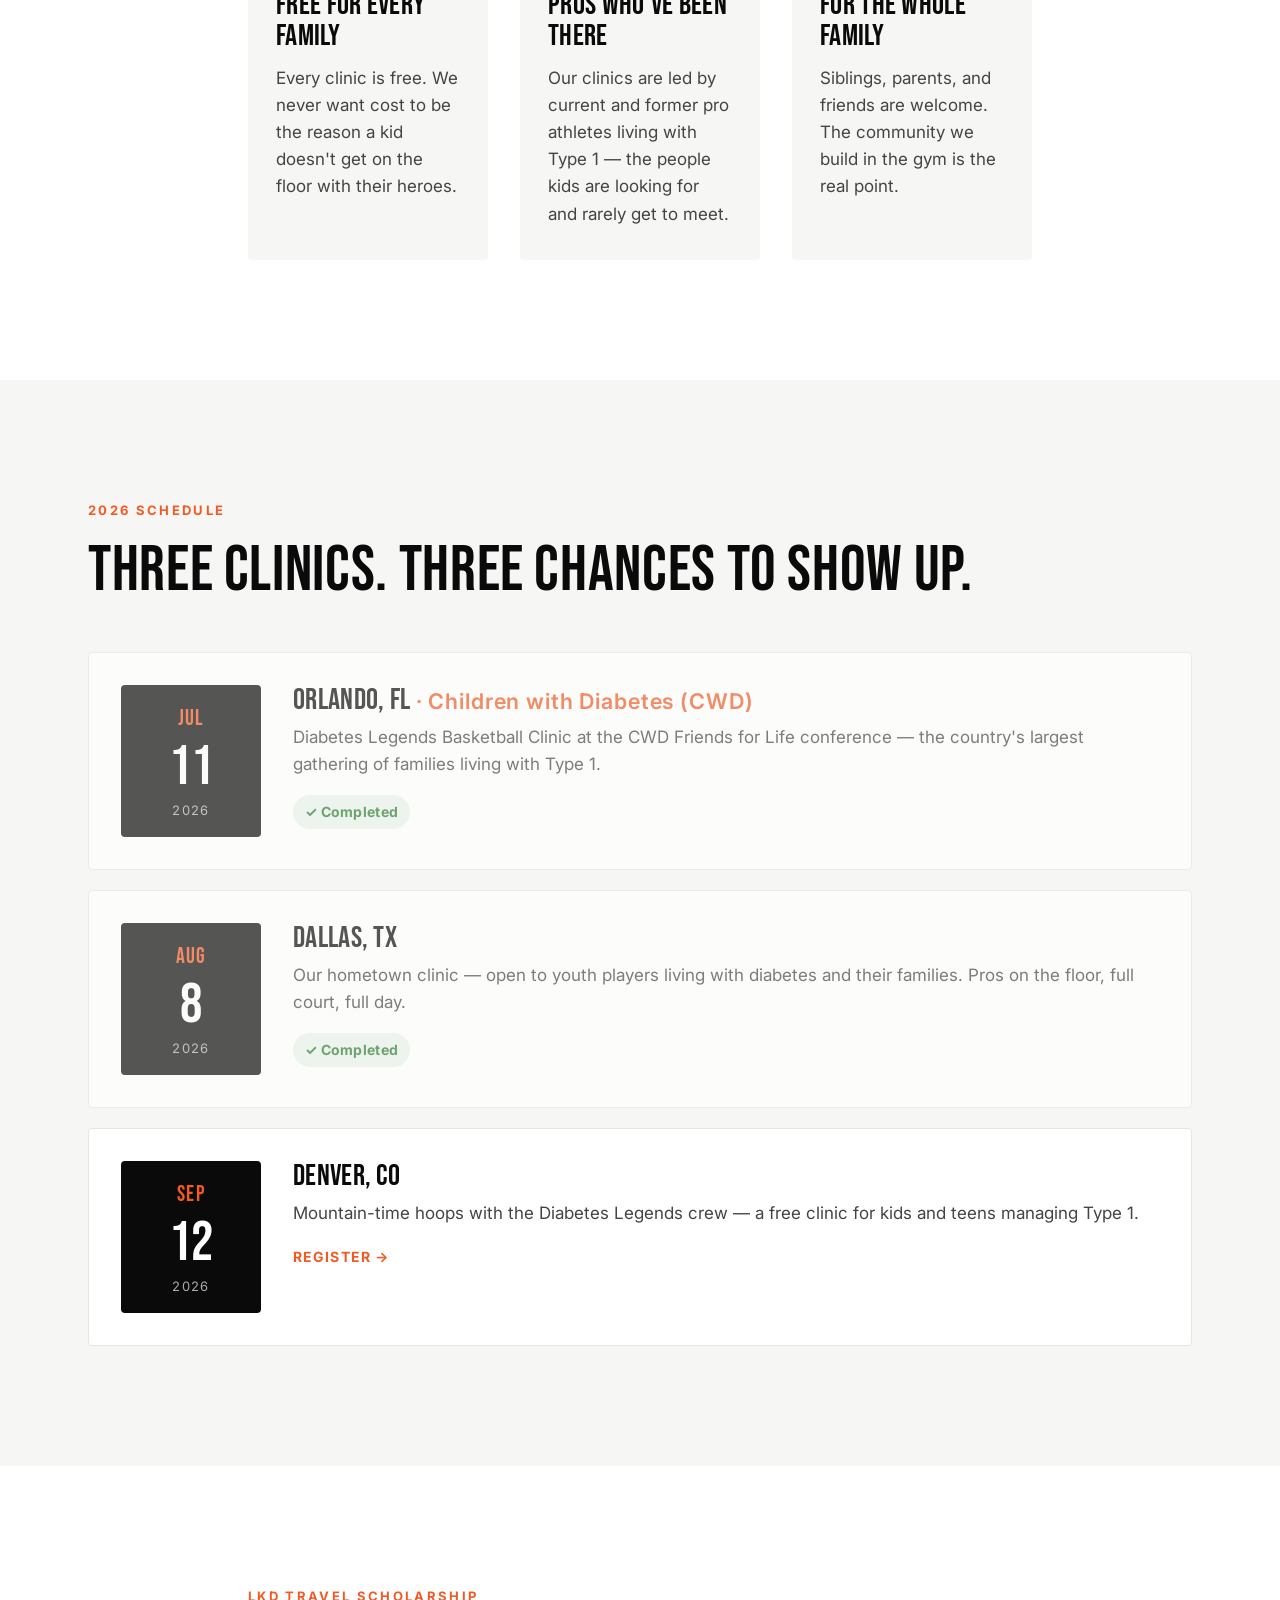
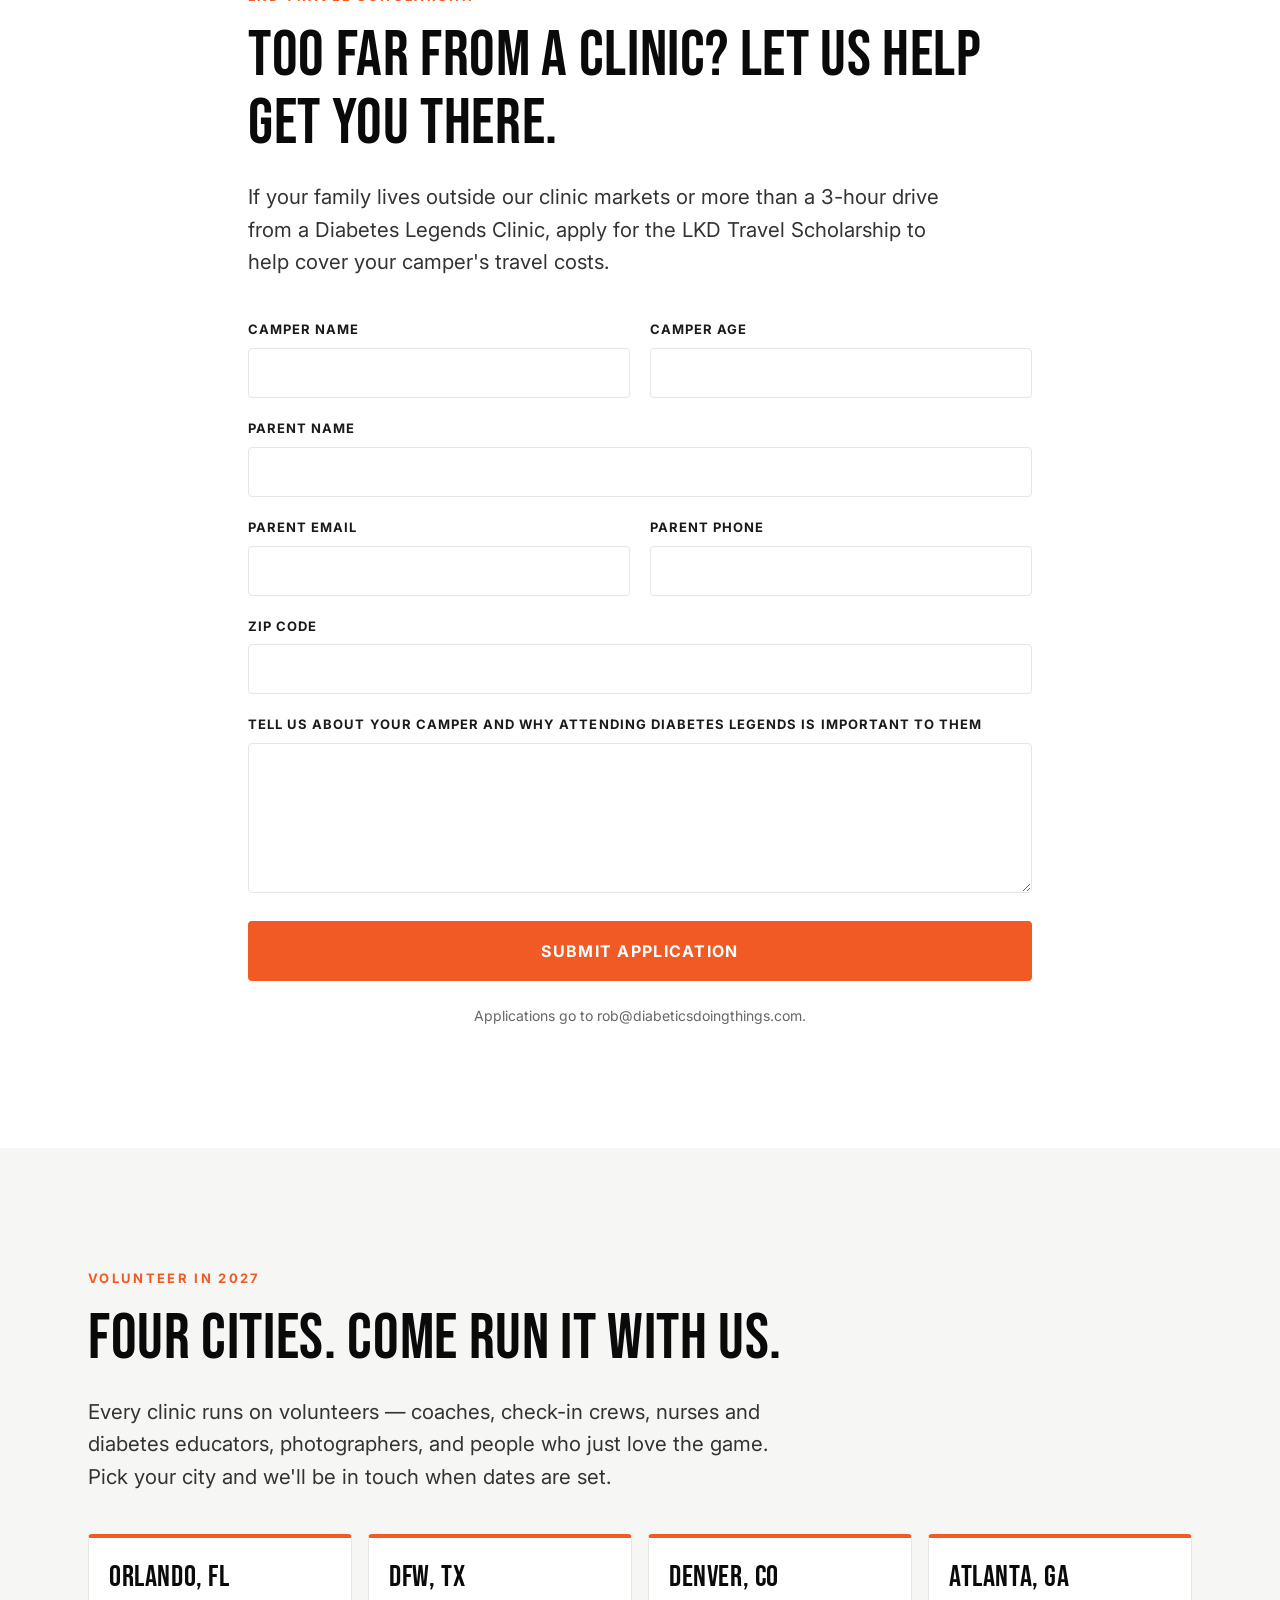
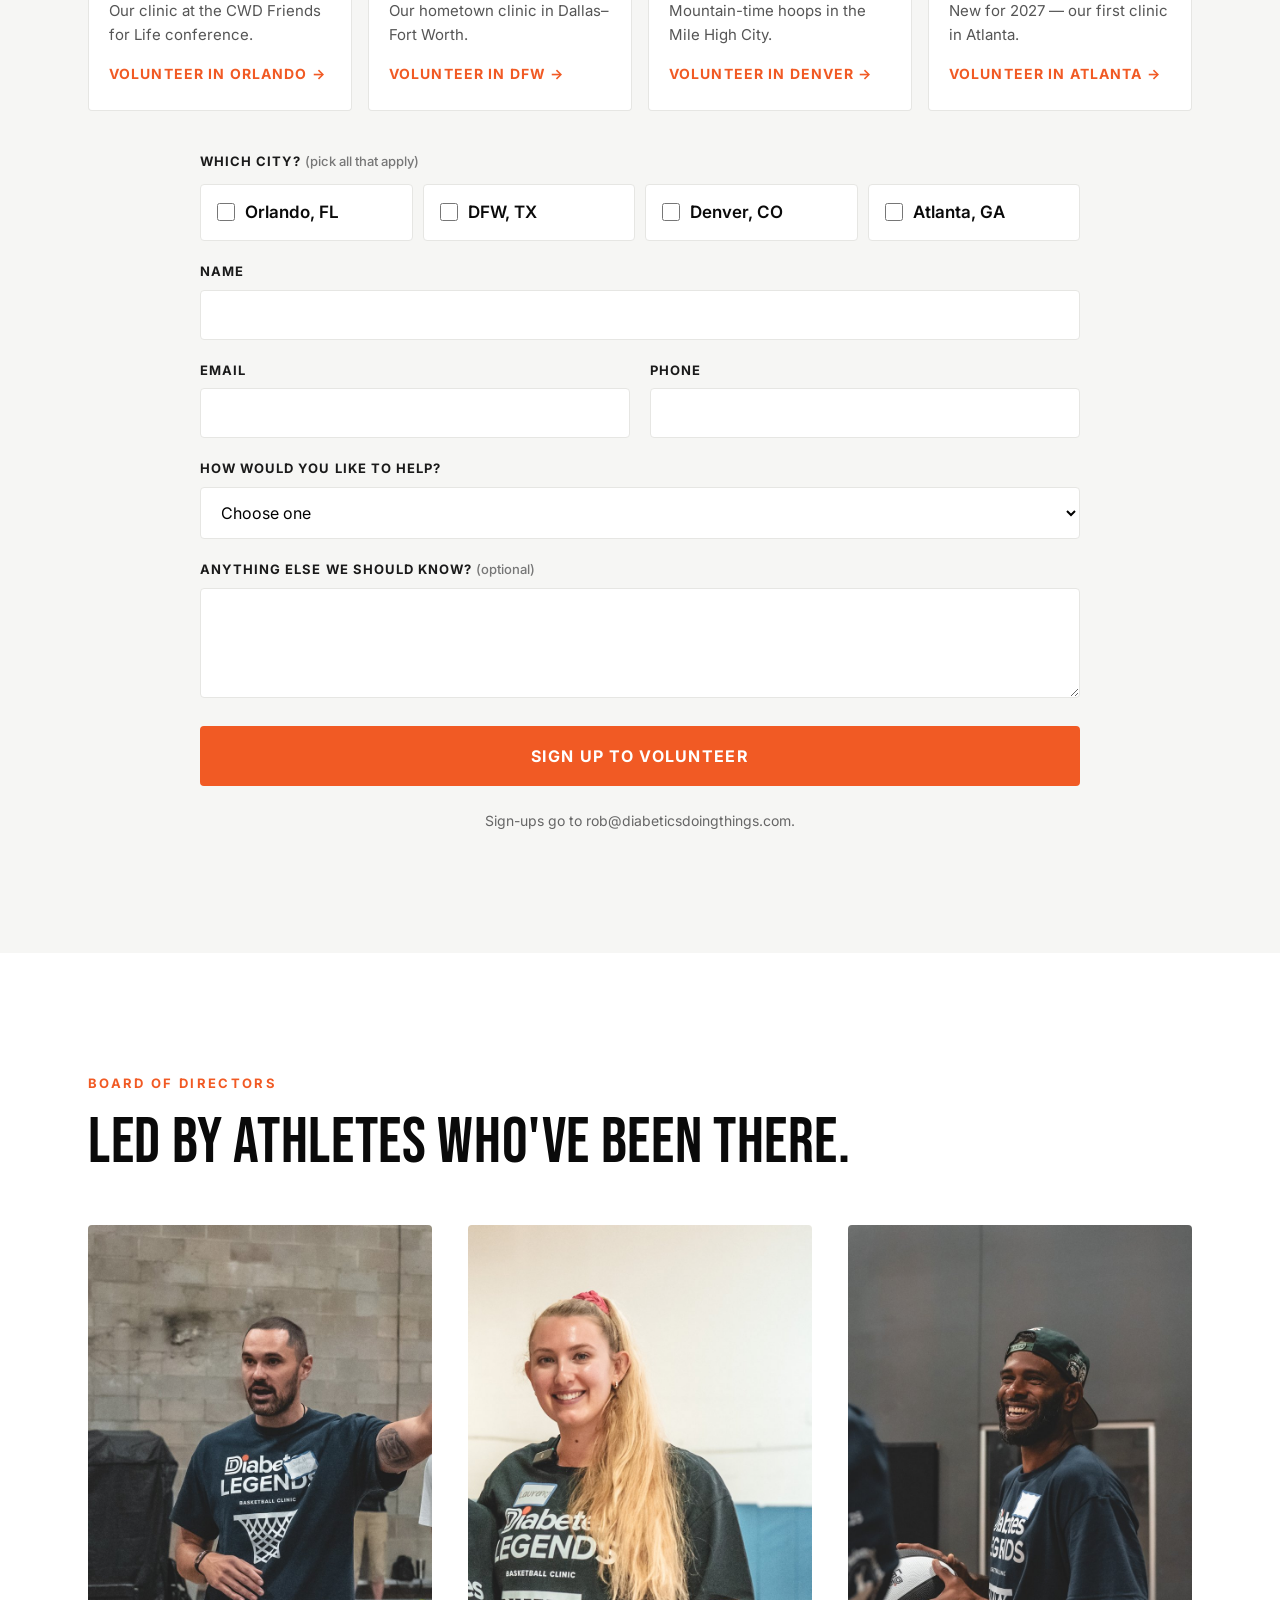
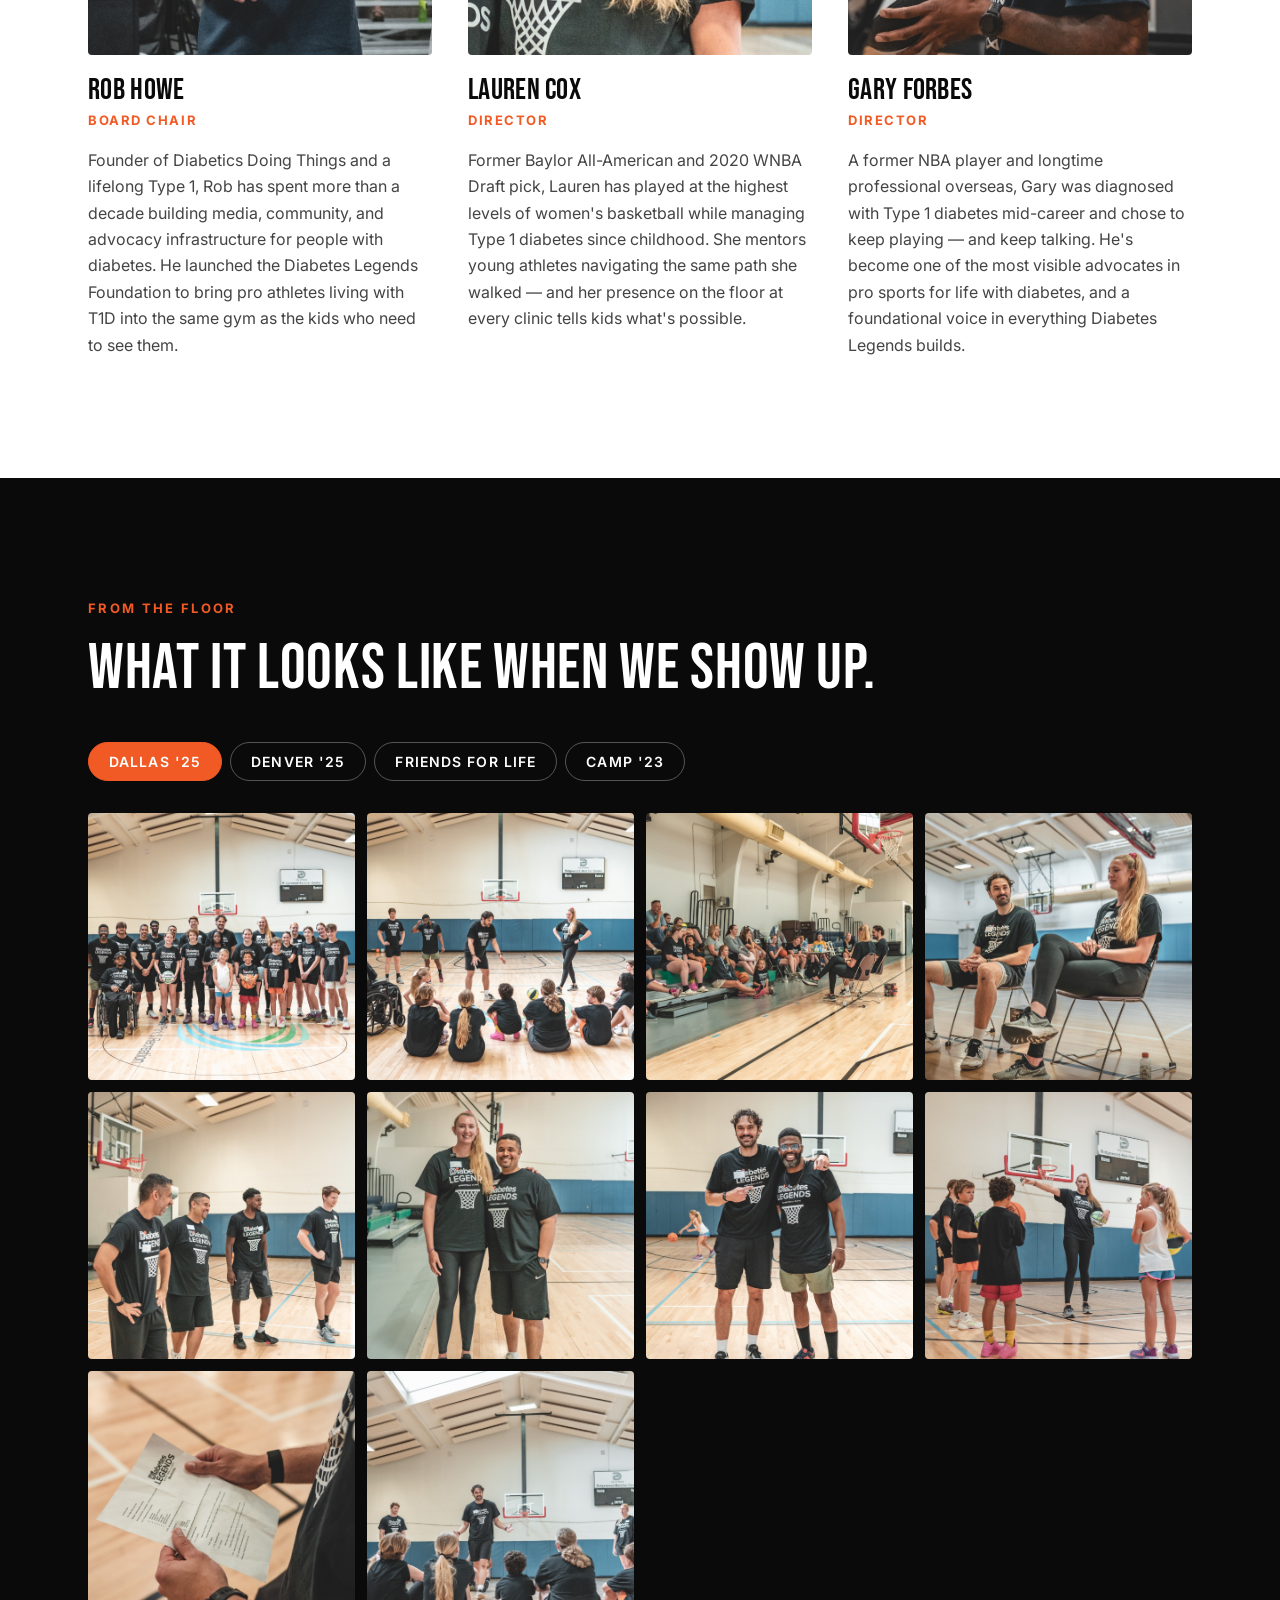
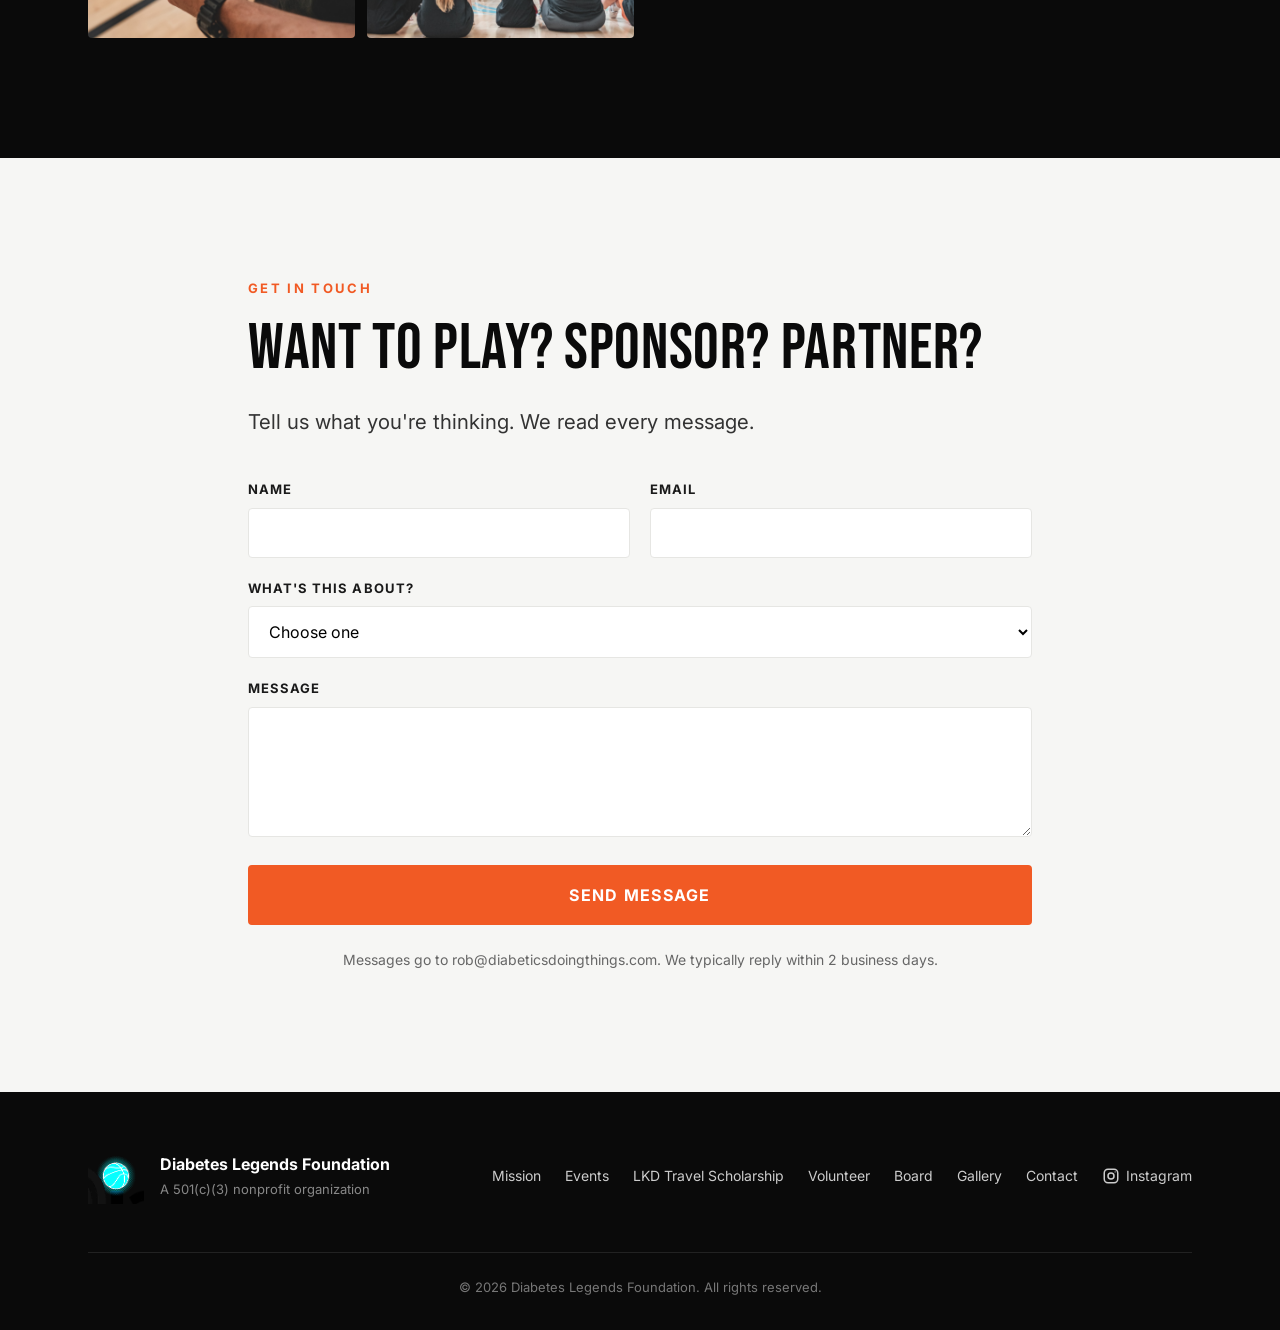
==== commit 4ec34cb2: "Add 2027 volunteer sign-up for Orlando, DFW, Denver, Atlanta; tighten nav Co-Authored-By: Claude Opu" ====
--- a/index.html
+++ b/index.html
@@ -49,8 +49,9 @@
     <nav class="primary-nav" aria-label="Primary">
       <a href="freethrow/" class="nav-ft">Free Throw Challenge</a>
       <a href="#mission">Mission</a>
-      <a href="#events">2026 Events</a>
-      <a href="#scholarship">LKD Travel Scholarship</a>
+      <a href="#events">Events</a>
+      <a href="#scholarship">LKD Scholarship</a>
+      <a href="#volunteer">Volunteer</a>
       <a href="#board">Board</a>
       <a href="#gallery">Gallery</a>
       <a href="#contact" class="nav-cta">Contact</a>
@@ -207,6 +208,86 @@
   </div>
 </section>
 
+<section id="volunteer" class="section section-volunteer">
+  <div class="container">
+    <p class="eyebrow">Volunteer in 2027</p>
+    <h2 class="section-title">Four cities. Come run it with us.</h2>
+    <p class="lead">Every clinic runs on volunteers — coaches, check-in crews, nurses and diabetes educators, photographers, and people who just love the game. Pick your city and we'll be in touch when dates are set.</p>
+
+    <div class="volunteer-cities">
+      <article class="volunteer-city">
+        <h3>Orlando, FL</h3>
+        <p>Our clinic at the CWD Friends for Life conference.</p>
+        <a href="#volunteer-form" class="event-link js-volunteer-city" data-city="Orlando, FL">Volunteer in Orlando →</a>
+      </article>
+      <article class="volunteer-city">
+        <h3>DFW, TX</h3>
+        <p>Our hometown clinic in Dallas–Fort Worth.</p>
+        <a href="#volunteer-form" class="event-link js-volunteer-city" data-city="DFW, TX">Volunteer in DFW →</a>
+      </article>
+      <article class="volunteer-city">
+        <h3>Denver, CO</h3>
+        <p>Mountain-time hoops in the Mile High City.</p>
+        <a href="#volunteer-form" class="event-link js-volunteer-city" data-city="Denver, CO">Volunteer in Denver →</a>
+      </article>
+      <article class="volunteer-city">
+        <h3>Atlanta, GA</h3>
+        <p>New for 2027 — our first clinic in Atlanta.</p>
+        <a href="#volunteer-form" class="event-link js-volunteer-city" data-city="Atlanta, GA">Volunteer in Atlanta →</a>
+      </article>
+    </div>
+
+    <div class="narrow volunteer-form-wrap">
+    <form action="https://api.web3forms.com/submit" method="POST" class="contact-form js-web3form" id="volunteer-form" data-button="Sign Up to Volunteer" data-success-title="Thanks — you're on the list." data-success-body="We'll reach out with dates and details for your city.">
+      <input type="hidden" name="access_key" value="a4f38d9b-bbe8-453f-81b1-1bf4e2c5899f" />
+      <input type="hidden" name="subject" value="New 2027 volunteer sign-up — diabeteslegends.org" />
+      <input type="hidden" name="from_name" value="Diabetes Legends Website" />
+      <fieldset class="check-group" data-required-group>
+        <legend>Which city? <em>(pick all that apply)</em></legend>
+        <div class="check-grid">
+          <label class="check"><input type="checkbox" name="cities" value="Orlando, FL" /> Orlando, FL</label>
+          <label class="check"><input type="checkbox" name="cities" value="DFW, TX" /> DFW, TX</label>
+          <label class="check"><input type="checkbox" name="cities" value="Denver, CO" /> Denver, CO</label>
+          <label class="check"><input type="checkbox" name="cities" value="Atlanta, GA" /> Atlanta, GA</label>
+        </div>
+      </fieldset>
+      <label>
+        <span>Name</span>
+        <input type="text" name="name" required autocomplete="name" />
+      </label>
+      <div class="form-row">
+        <label>
+          <span>Email</span>
+          <input type="email" name="email" required autocomplete="email" />
+        </label>
+        <label>
+          <span>Phone</span>
+          <input type="tel" name="phone" required autocomplete="tel" />
+        </label>
+      </div>
+      <label>
+        <span>How would you like to help?</span>
+        <select name="role" required>
+          <option value="">Choose one</option>
+          <option>Coaching / on the court</option>
+          <option>Check-in &amp; registration</option>
+          <option>Medical support (nurse, CDCES, provider)</option>
+          <option>Photo / video</option>
+          <option>Setup, teardown &amp; wherever needed</option>
+        </select>
+      </label>
+      <label>
+        <span>Anything else we should know? <em>(optional)</em></span>
+        <textarea name="message" rows="4"></textarea>
+      </label>
+      <input type="checkbox" name="botcheck" style="display:none" tabindex="-1" autocomplete="off" />
+      <button type="submit" class="btn btn-primary btn-block">Sign Up to Volunteer</button>
+      <p class="form-note">Sign-ups go to rob@diabeticsdoingthings.com.</p>
+    </form>
+    </div>
+  </div>
+</section>
+
 <section id="board" class="section section-board">
   <div class="container">
     <p class="eyebrow">Board of Directors</p>
@@ -324,6 +405,7 @@
       <a href="#mission">Mission</a>
       <a href="#events">Events</a>
       <a href="#scholarship">LKD Travel Scholarship</a>
+      <a href="#volunteer">Volunteer</a>
       <a href="#board">Board</a>
       <a href="#gallery">Gallery</a>
       <a href="#contact">Contact</a>
--- a/styles.css
+++ b/styles.css
@@ -58,7 +58,7 @@
   .header-row { min-height: 76px; }
 }
 
-.primary-nav { display: flex; gap: 32px; align-items: center; }
+.primary-nav { display: flex; gap: 26px; align-items: center; }
 .primary-nav a {
   font-weight: 600; font-size: 15px;
   color: var(--ink);
@@ -66,6 +66,7 @@
   padding: 8px 0;
   transition: color .15s ease;
 }
+.primary-nav a { white-space: nowrap; }
 .primary-nav a:hover { color: var(--orange); }
 .primary-nav a.nav-cta {
   background: var(--black); color: #fff;
@@ -132,7 +133,8 @@
 .section-mission { background: var(--paper); }
 .section-events { background: var(--paper-2); }
 .section-scholarship { background: var(--paper); }
-.section-board { background: var(--paper); border-top: 1px solid var(--line); }
+.section-volunteer { background: var(--paper-2); }
+.section-board { background: var(--paper); }
 .section-gallery { background: var(--black); color: #fff; }
 .section-gallery .eyebrow { color: var(--orange); }
 .section-gallery .section-title { color: #fff; }
@@ -392,6 +394,28 @@
 .ft-promo-text { margin: 0; font-family: 'Bebas Neue', sans-serif; font-size: clamp(24px, 2.6vw, 32px); line-height: 1.1; flex: 1 1 320px; }
 .ft-promo-cta { font-weight: 700; font-size: 14px; letter-spacing: .08em; text-transform: uppercase; white-space: nowrap; }
 
+/* === Volunteer === */
+.volunteer-cities { display: grid; grid-template-columns: repeat(4, 1fr); gap: 16px; margin: 40px 0 8px; }
+.volunteer-city { background: #fff; border: 1px solid var(--line); border-top: 4px solid var(--orange); border-radius: var(--radius); padding: 24px 20px; display: flex; flex-direction: column; }
+.volunteer-city h3 { font-family: 'Bebas Neue', sans-serif; font-size: 30px; letter-spacing: 0.02em; margin: 0 0 6px; }
+.volunteer-city p { color: #555; font-size: 15px; margin: 0 0 16px; flex: 1; }
+.volunteer-form-wrap { margin: 0 auto; padding: 0; }
+.check-group { border: 0; padding: 0; margin: 0; }
+.check-group legend {
+  font-size: 13px; font-weight: 700; text-transform: uppercase; letter-spacing: 0.08em;
+  color: var(--ink); margin-bottom: 12px; padding: 0;
+}
+.contact-form em { font-style: normal; text-transform: none; letter-spacing: 0; font-weight: 500; color: #777; }
+.check-grid { display: grid; grid-template-columns: repeat(4, 1fr); gap: 10px; }
+.contact-form label.check {
+  display: flex; align-items: center; gap: 10px;
+  background: #fff; border: 1px solid var(--line); border-radius: var(--radius);
+  padding: 14px 16px; font-weight: 600; cursor: pointer;
+  transition: border-color .15s ease;
+}
+.contact-form label.check:has(input:checked) { border-color: var(--orange); color: var(--orange-deep); }
+.contact-form label.check input { width: 18px; height: 18px; padding: 0; margin: 0; accent-color: var(--orange); flex: none; }
+
 /* === Responsive === */
 @media (max-width: 900px) {
   .pillar-grid, .board-grid { grid-template-columns: 1fr; gap: 24px; }
@@ -399,12 +423,13 @@
   .event-card { grid-template-columns: 100px 1fr; gap: 20px; padding: 20px; }
   .event-day { font-size: 42px; }
   .form-row { grid-template-columns: 1fr; }
+  .volunteer-cities, .check-grid { grid-template-columns: 1fr 1fr; }
   .footer-row { grid-template-columns: 1fr; text-align: center; }
   .footer-brand { justify-content: center; }
   .footer-nav { justify-content: center; }
 }
 
-@media (max-width: 720px) {
+@media (max-width: 1180px) {
   .primary-nav {
     position: absolute;
     top: 100%; left: 0; right: 0;
@@ -424,6 +449,9 @@
   .nav-toggle[aria-expanded="true"] span:nth-child(1) { transform: translateY(7px) rotate(45deg); }
   .nav-toggle[aria-expanded="true"] span:nth-child(2) { opacity: 0; }
   .nav-toggle[aria-expanded="true"] span:nth-child(3) { transform: translateY(-7px) rotate(-45deg); }
+}
+
+@media (max-width: 720px) {
 
   .gallery-grid { grid-template-columns: repeat(2, 1fr); }
   .hero { min-height: 600px; }
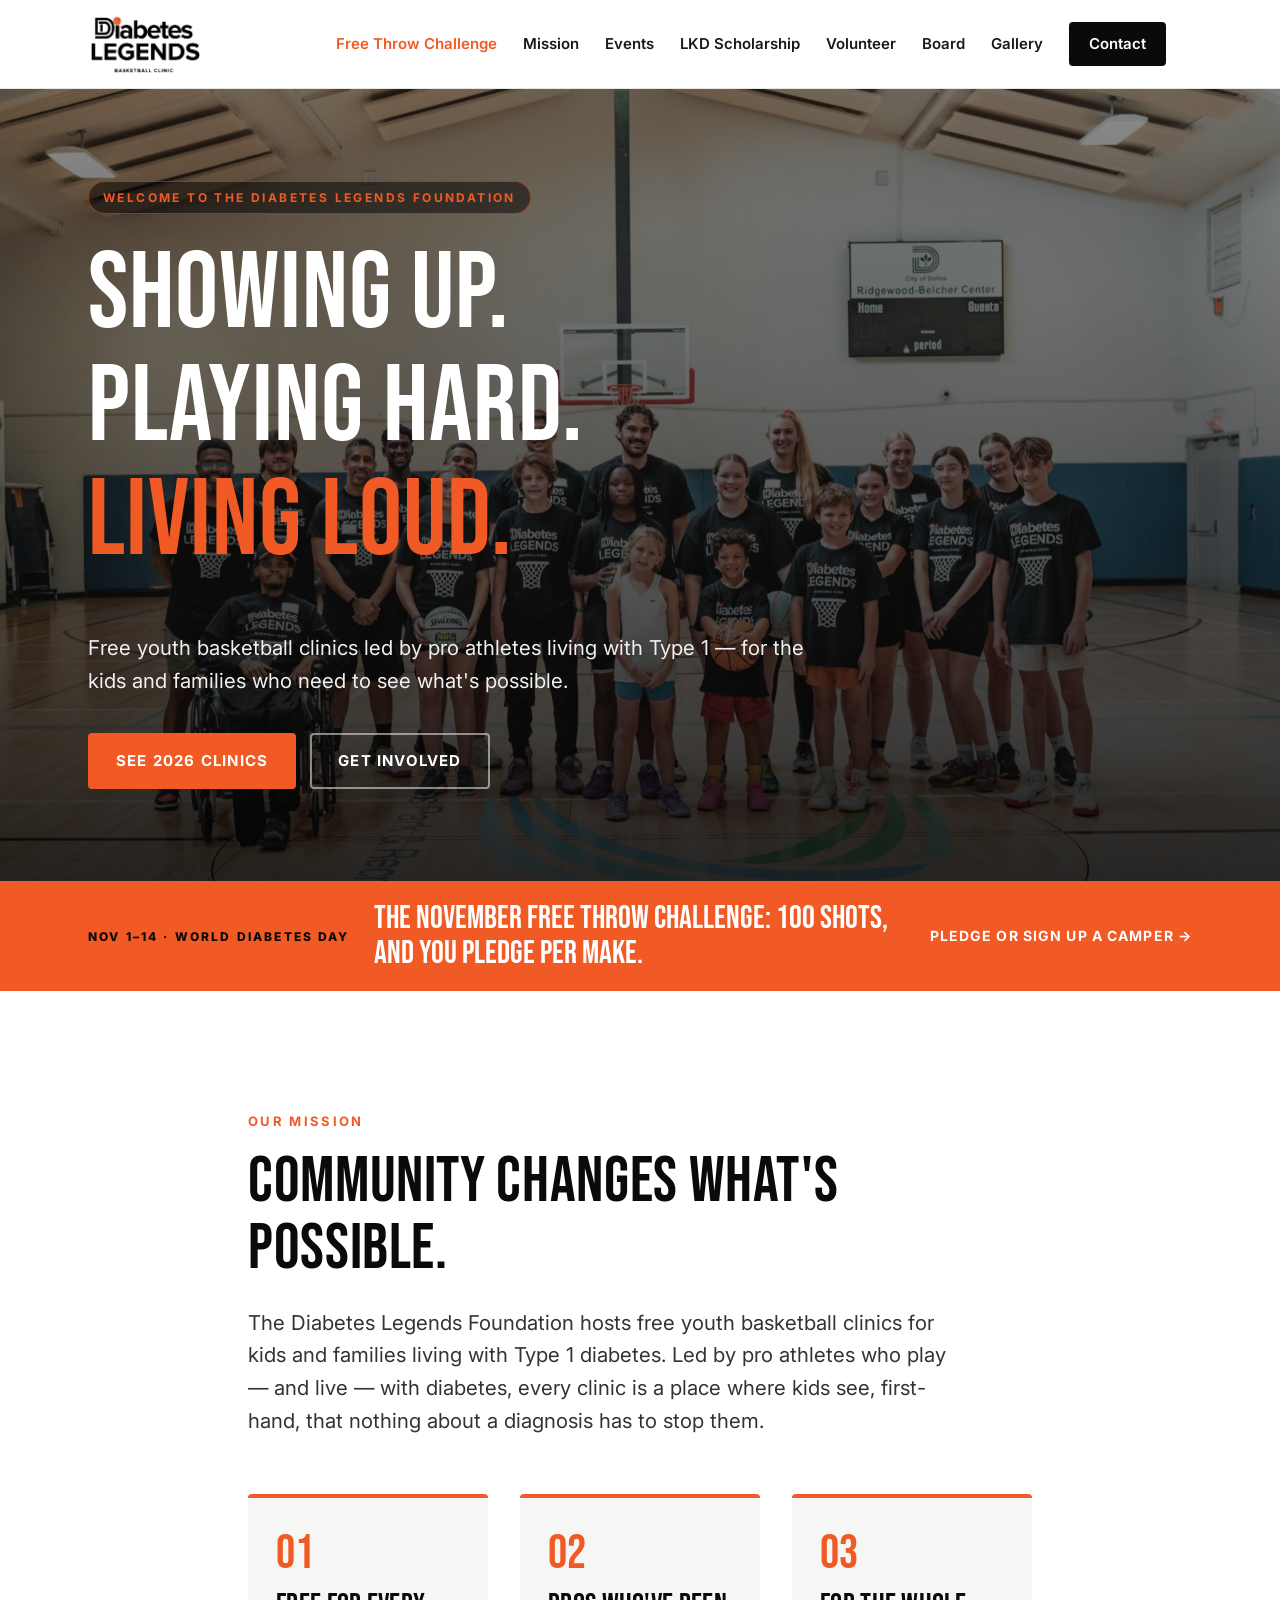
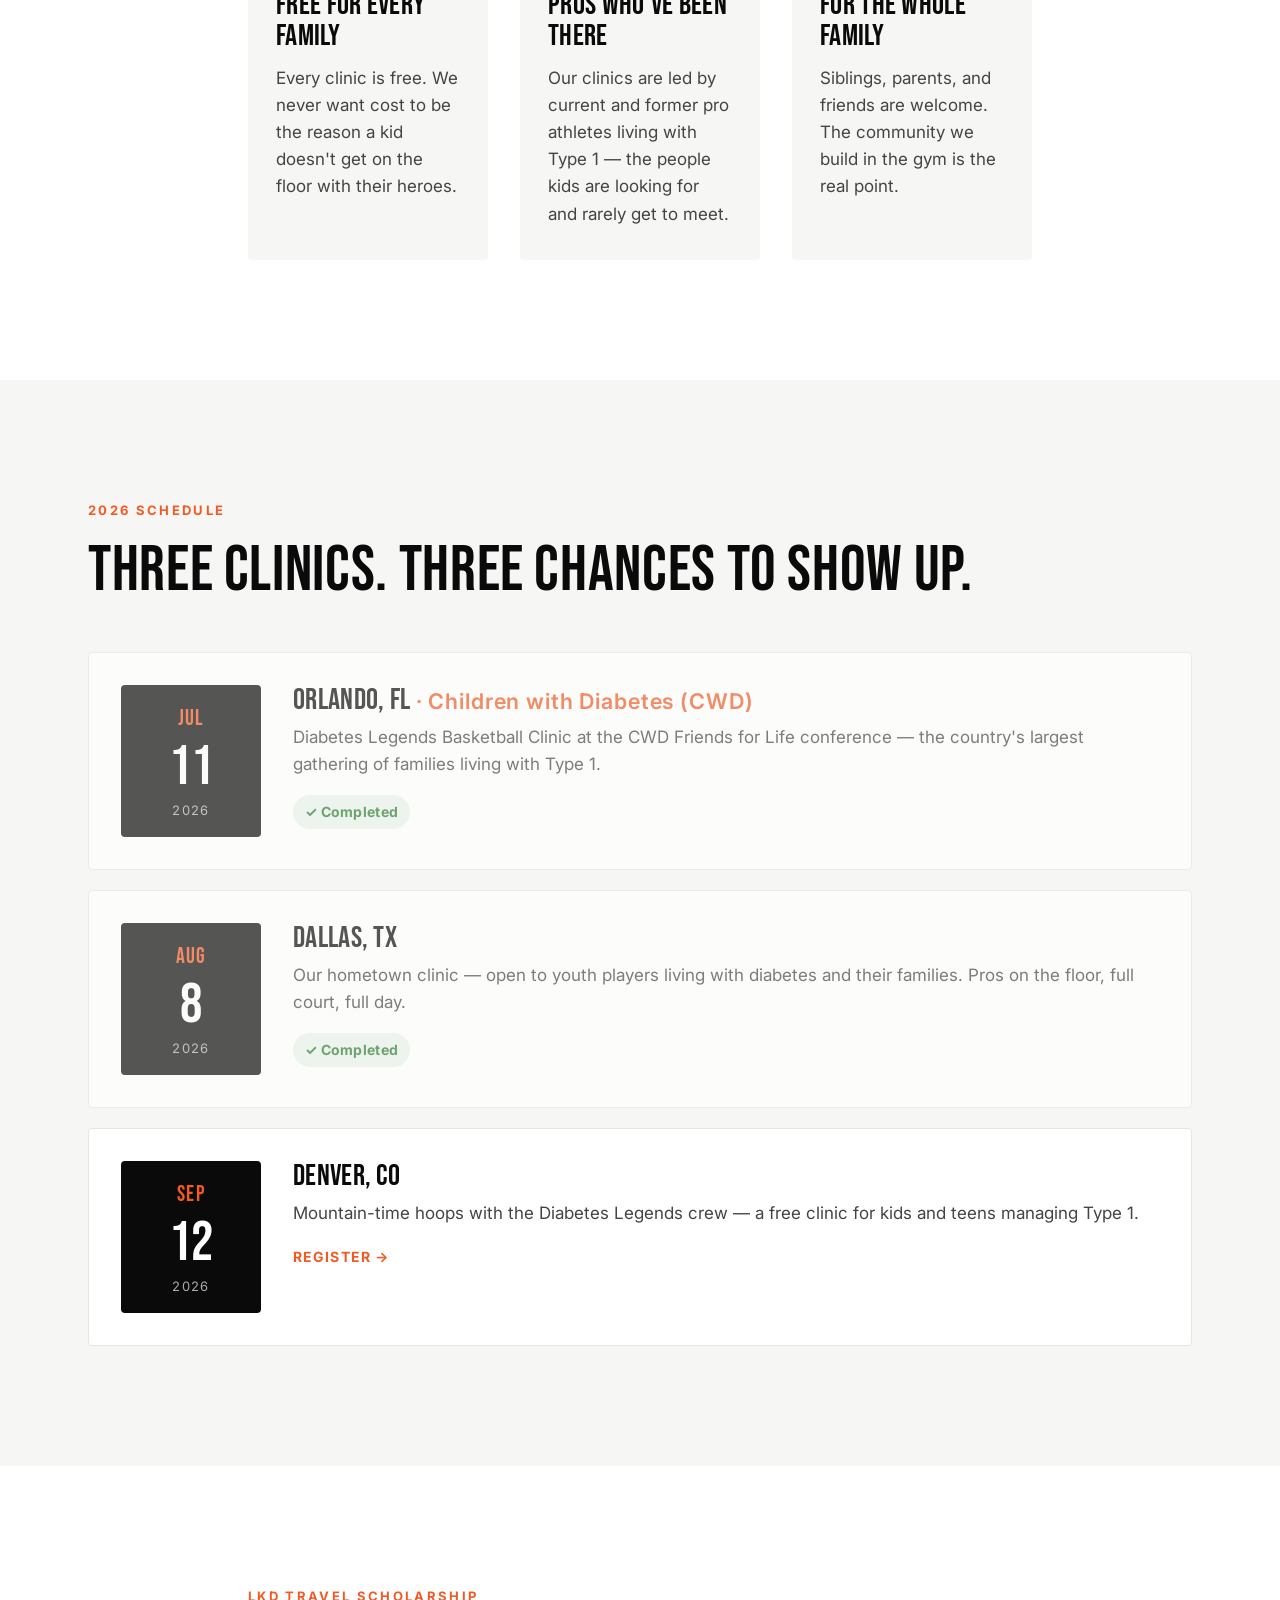
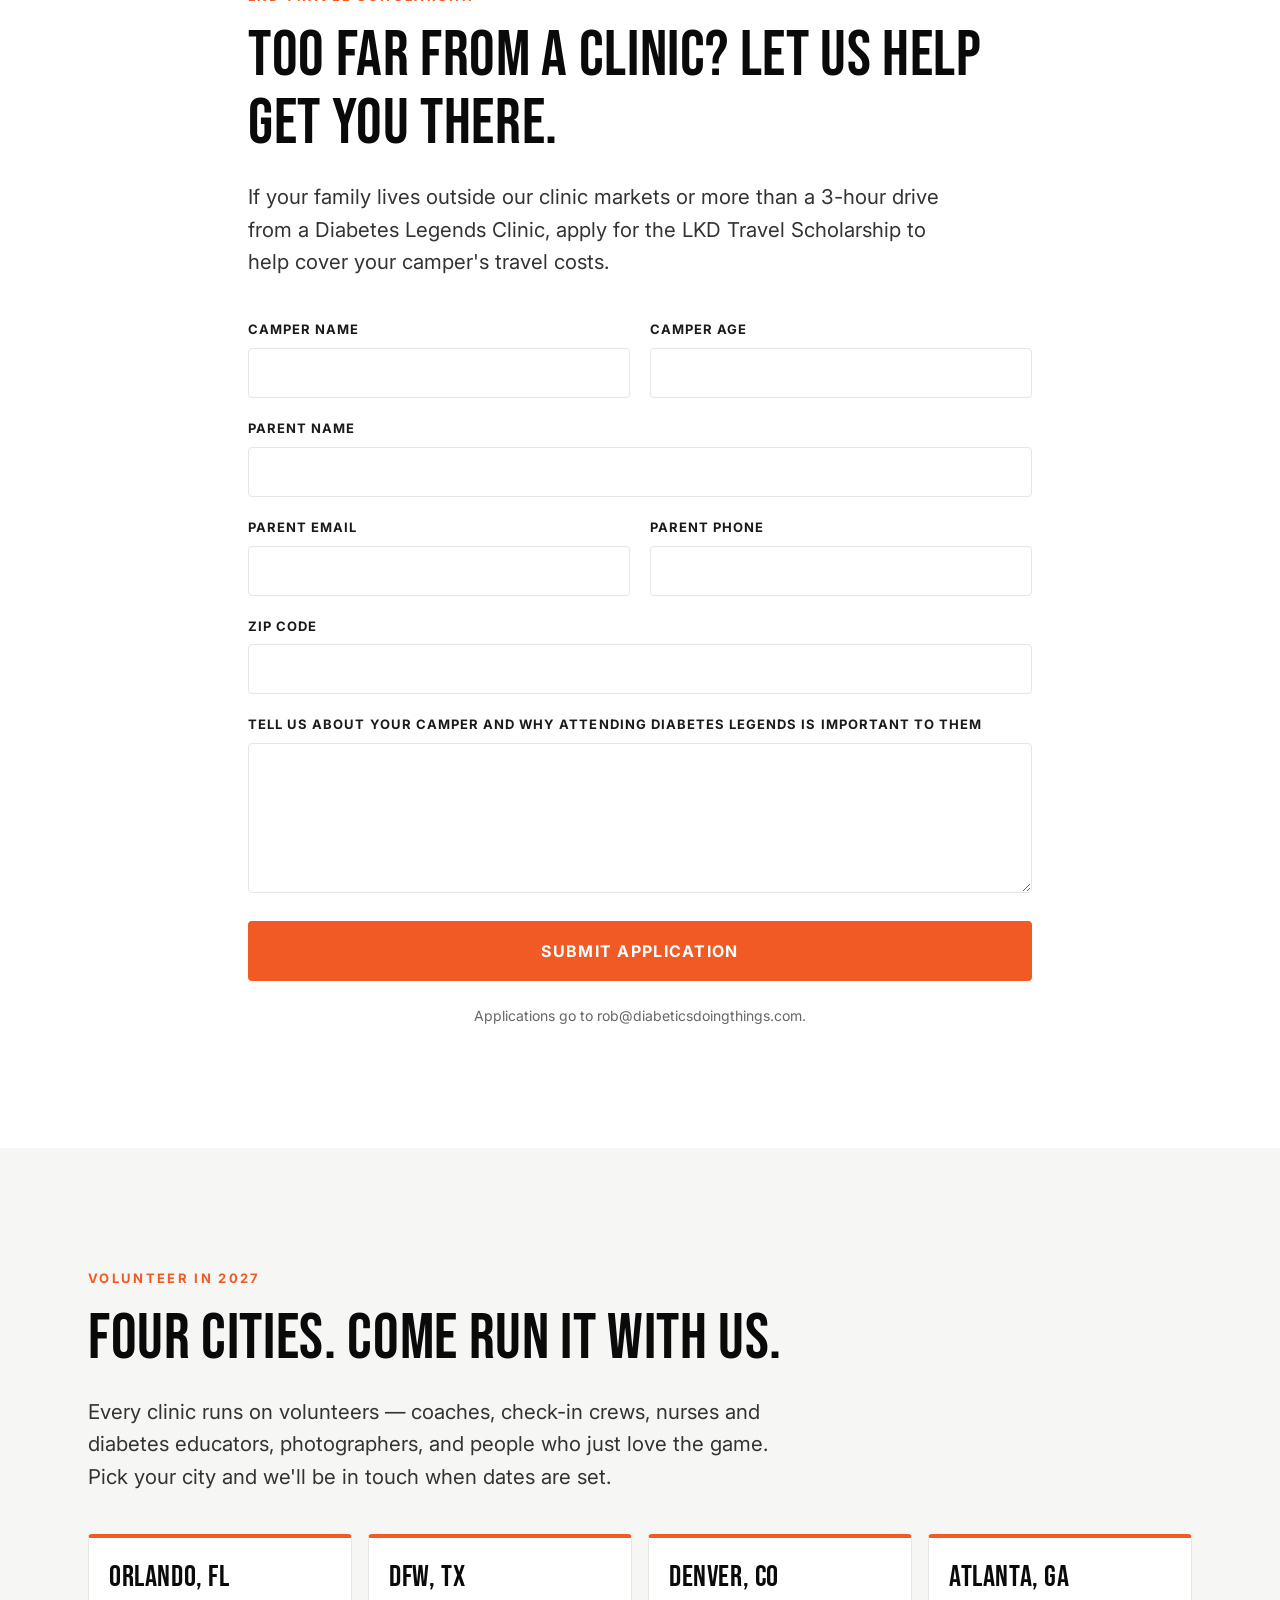
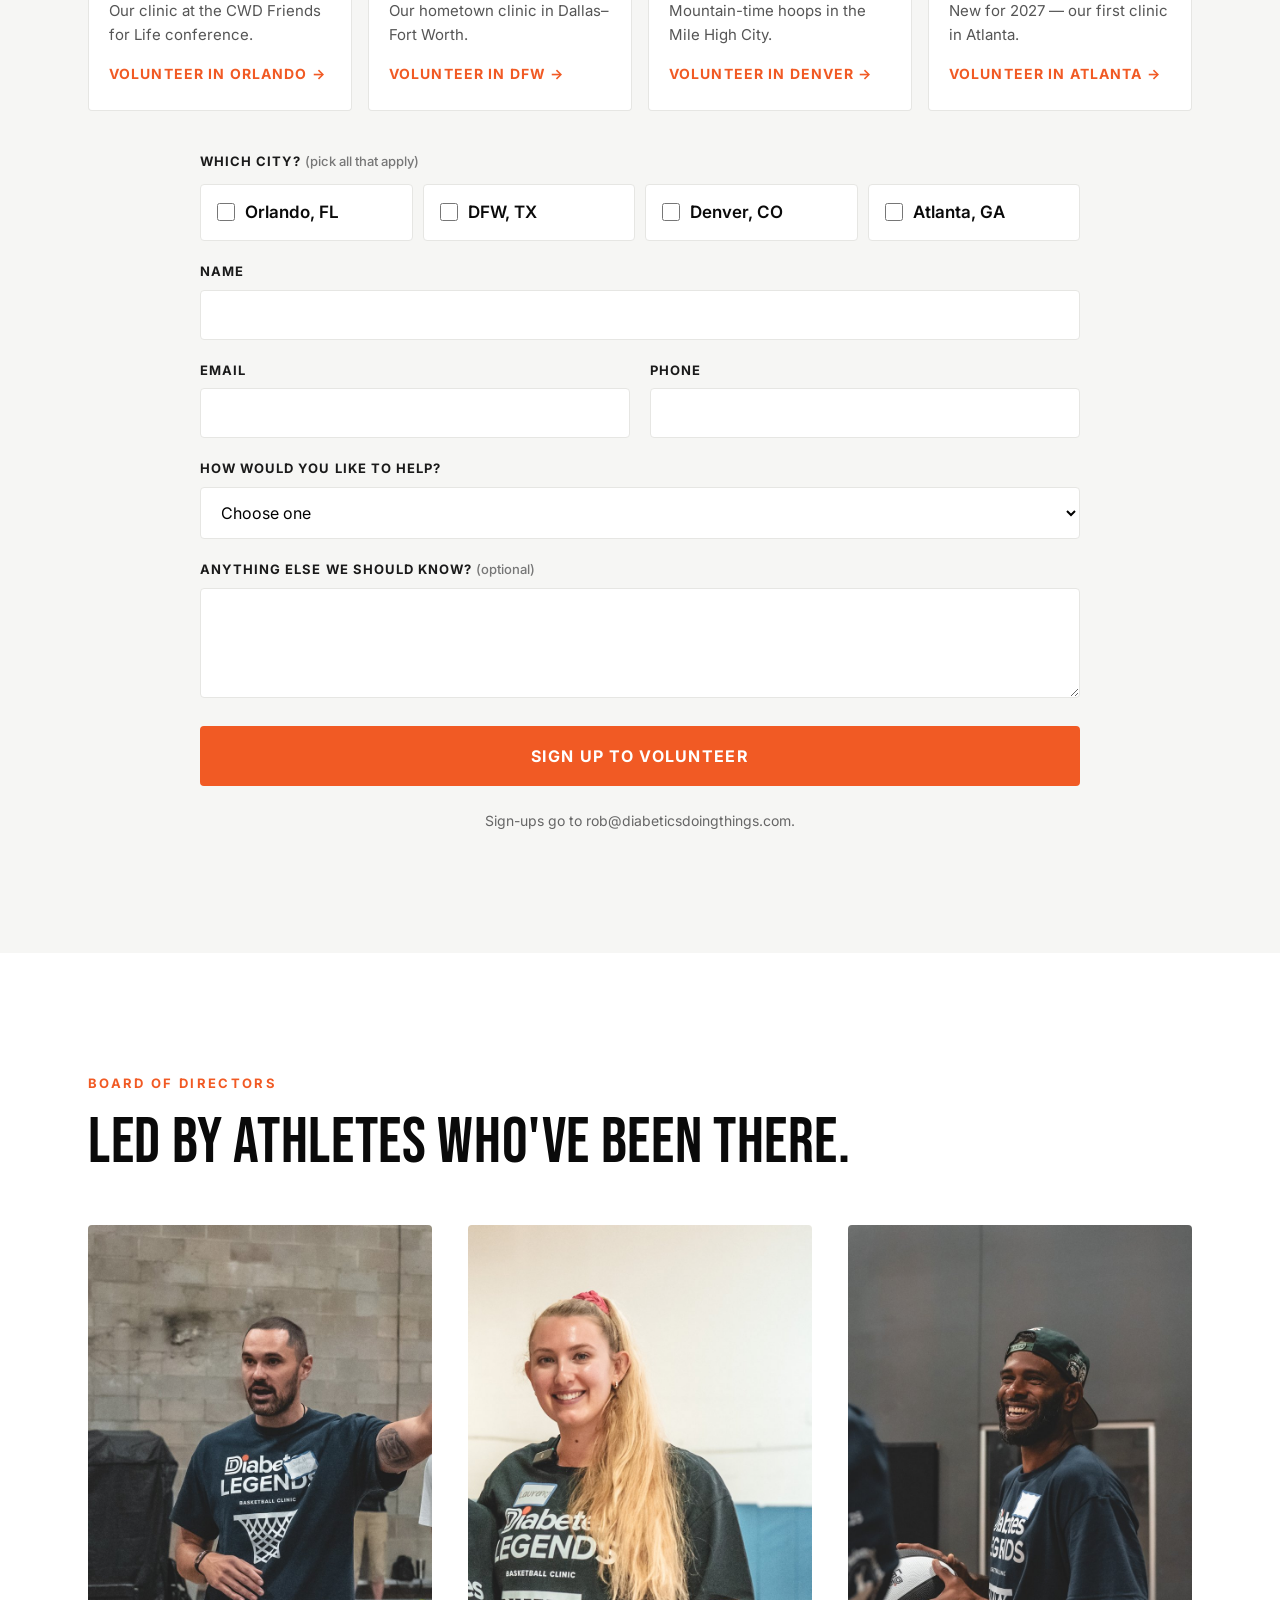
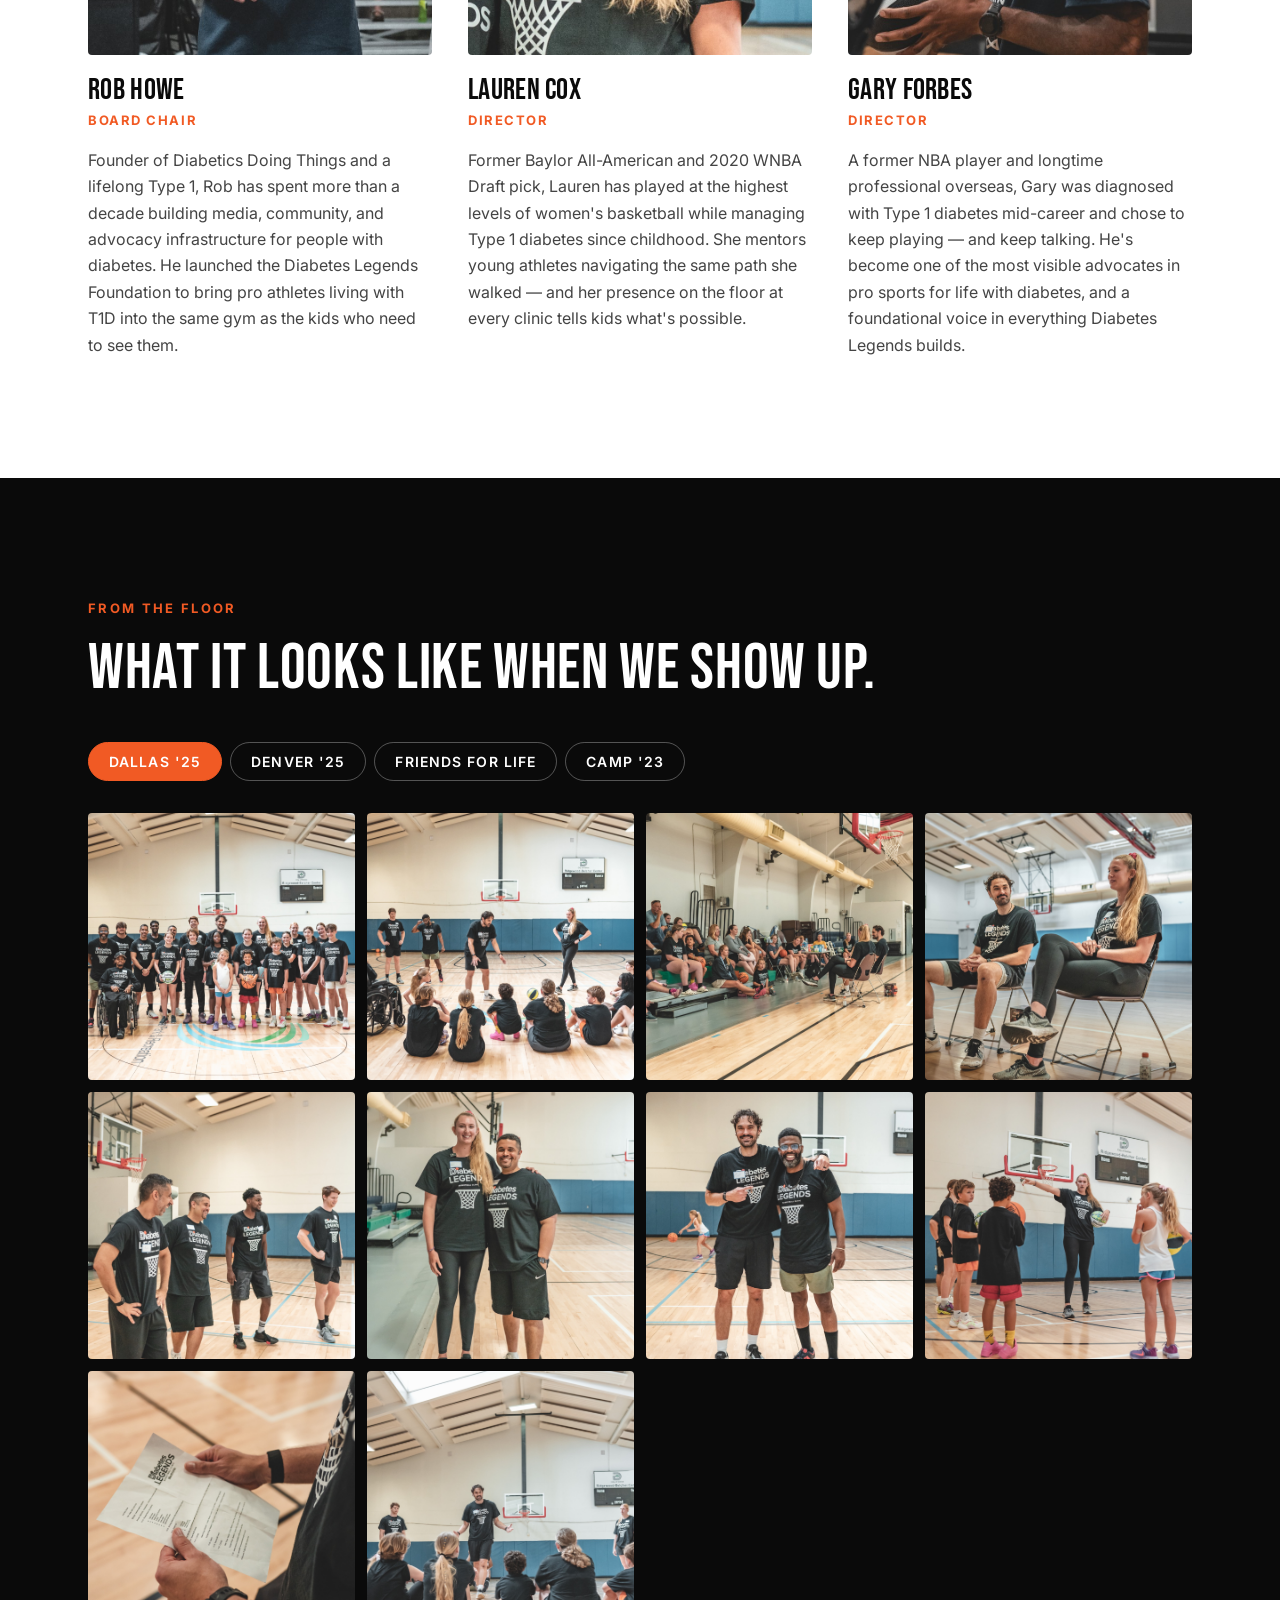
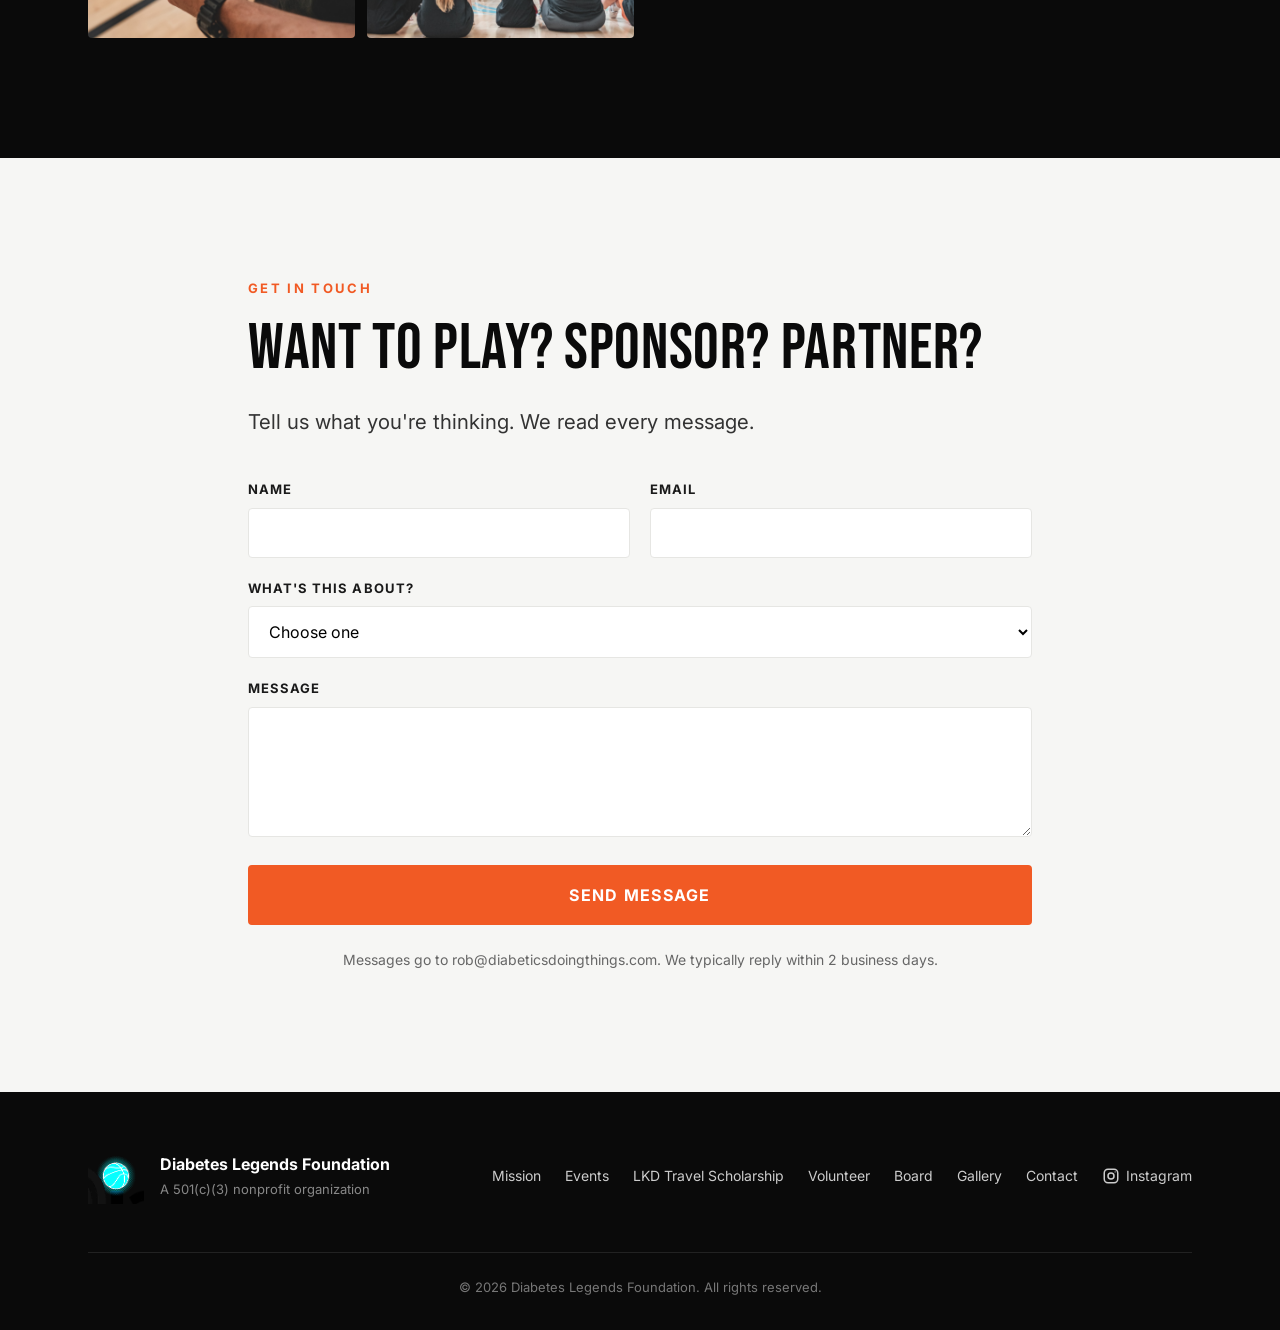
==== commit 0dd08a61: "Add PostHog analytics (US cloud, inputs masked in replays) Co-Authored-By: Claude Opus 5.5 <noreply@" ====
--- a/index.html
+++ b/index.html
@@ -35,6 +35,7 @@
 
 <!-- Givebutter donation widgets -->
 <script async src="https://widgets.givebutter.com/latest.umd.cjs?acct=4t9QX9iqP1TW67EY&p=other"></script>
+<script>!function(t,e){var o,n,p,r;e.__SV||(window.posthog=e,e._i=[],e.init=function(i,s,a){function g(t,e){var o=e.split(".");2==o.length&&(t=t[o[0]],e=o[1]),t[e]=function(){t.push([e].concat(Array.prototype.slice.call(arguments,0)))}}(p=t.createElement("script")).type="text/javascript",p.crossOrigin="anonymous",p.async=!0,p.src=s.api_host.replace(".i.posthog.com","-assets.i.posthog.com")+"/static/array.js",(r=t.getElementsByTagName("script")[0]).parentNode.insertBefore(p,r);var u=e;for(void 0!==a?u=e[a]=[]:a="posthog",u.people=u.people||[],u.toString=function(t){var e="posthog";return"posthog"!==a&&(e+="."+a),t||(e+=" (stub)"),e},u.people.toString=function(){return u.toString(1)+".people (stub)"},o="init capture register register_once register_for_session unregister unregister_for_session getFeatureFlag getFeatureFlagPayload isFeatureEnabled reloadFeatureFlags identify setPersonProperties group resetGroups reset get_distinct_id get_session_id alias set_config startSessionRecording stopSessionRecording opt_in_capturing opt_out_capturing has_opted_out_capturing debug".split(" "),n=0;n<o.length;n++)g(u,o[n]);e._i.push([i,s,a])},e.__SV=1)}(document,window.posthog||[]);posthog.init('phc_x5RkHQMz4vRJVJajoGfWS5cP3yi5rKDyMY4bwjkNXoLb',{api_host:'https://us.i.posthog.com',person_profiles:'identified_only',session_recording:{maskAllInputs:true}});</script>
 </head>
 <body>
 
